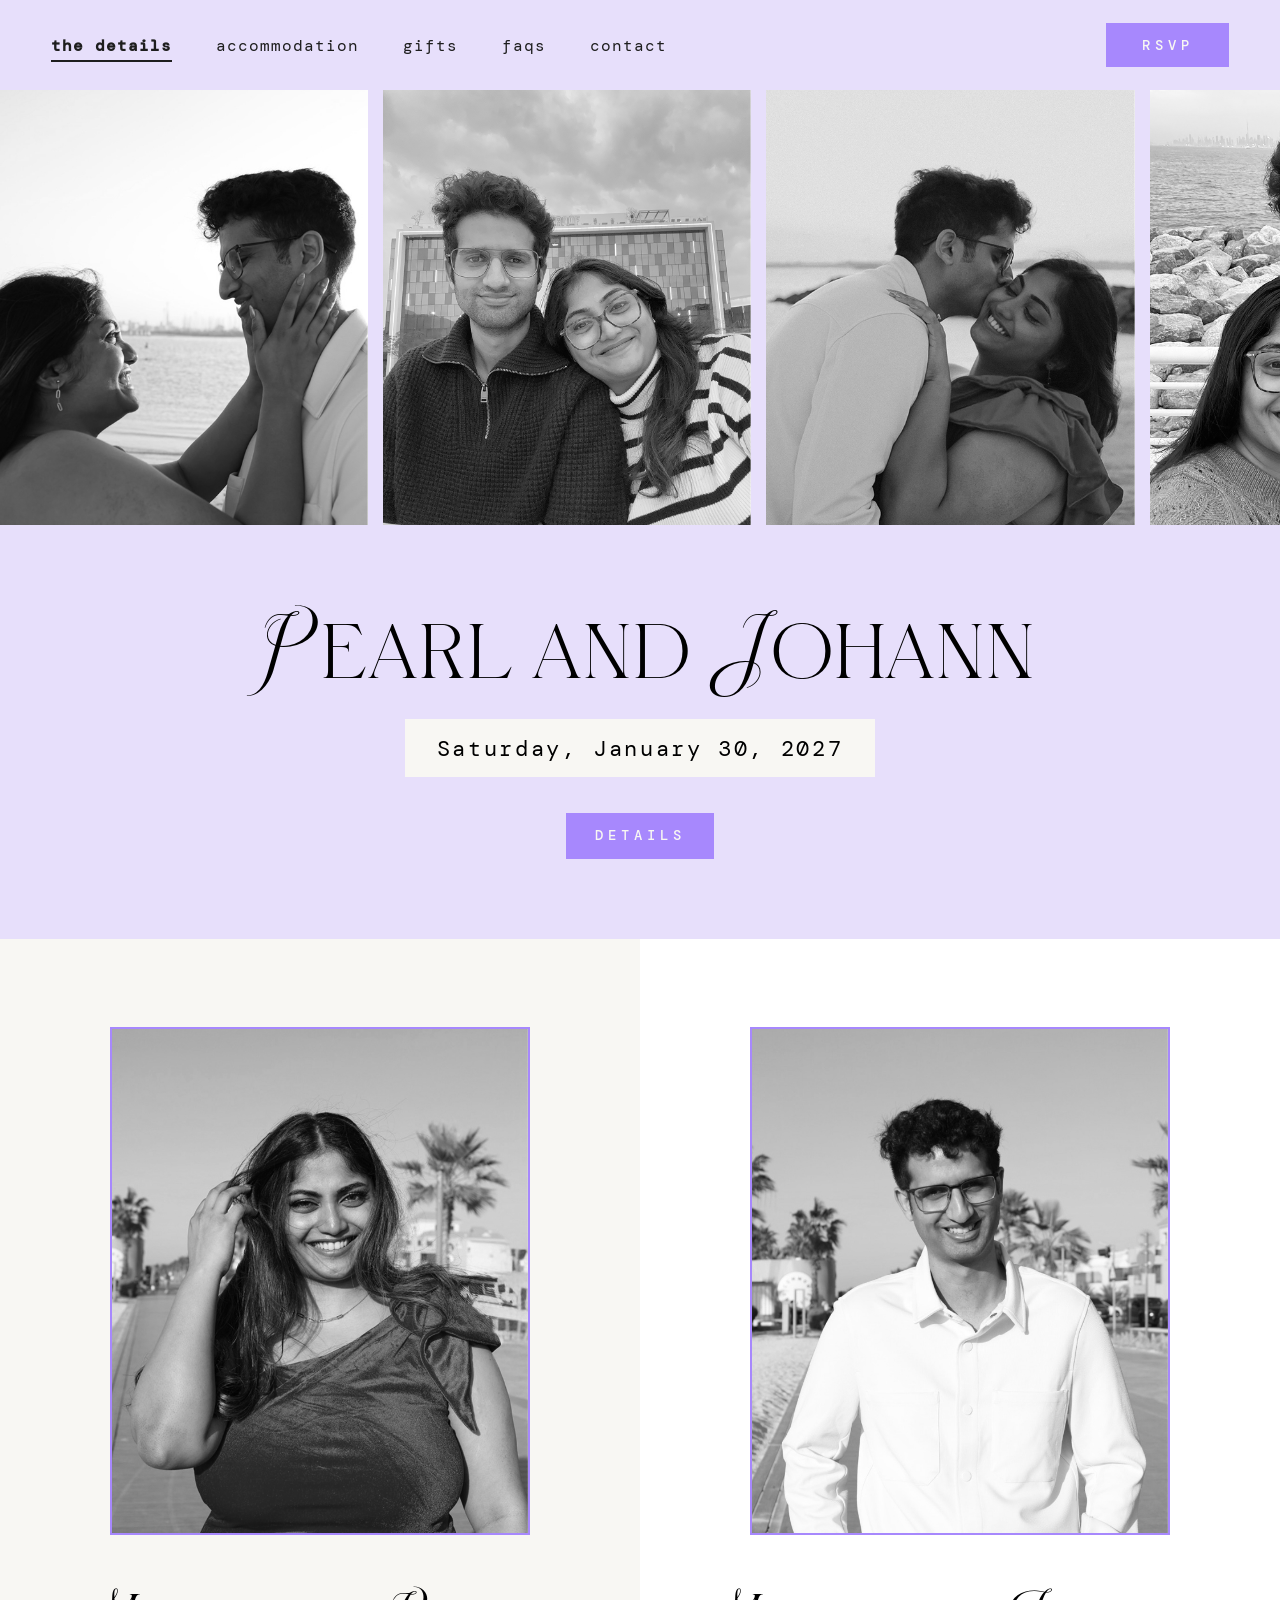
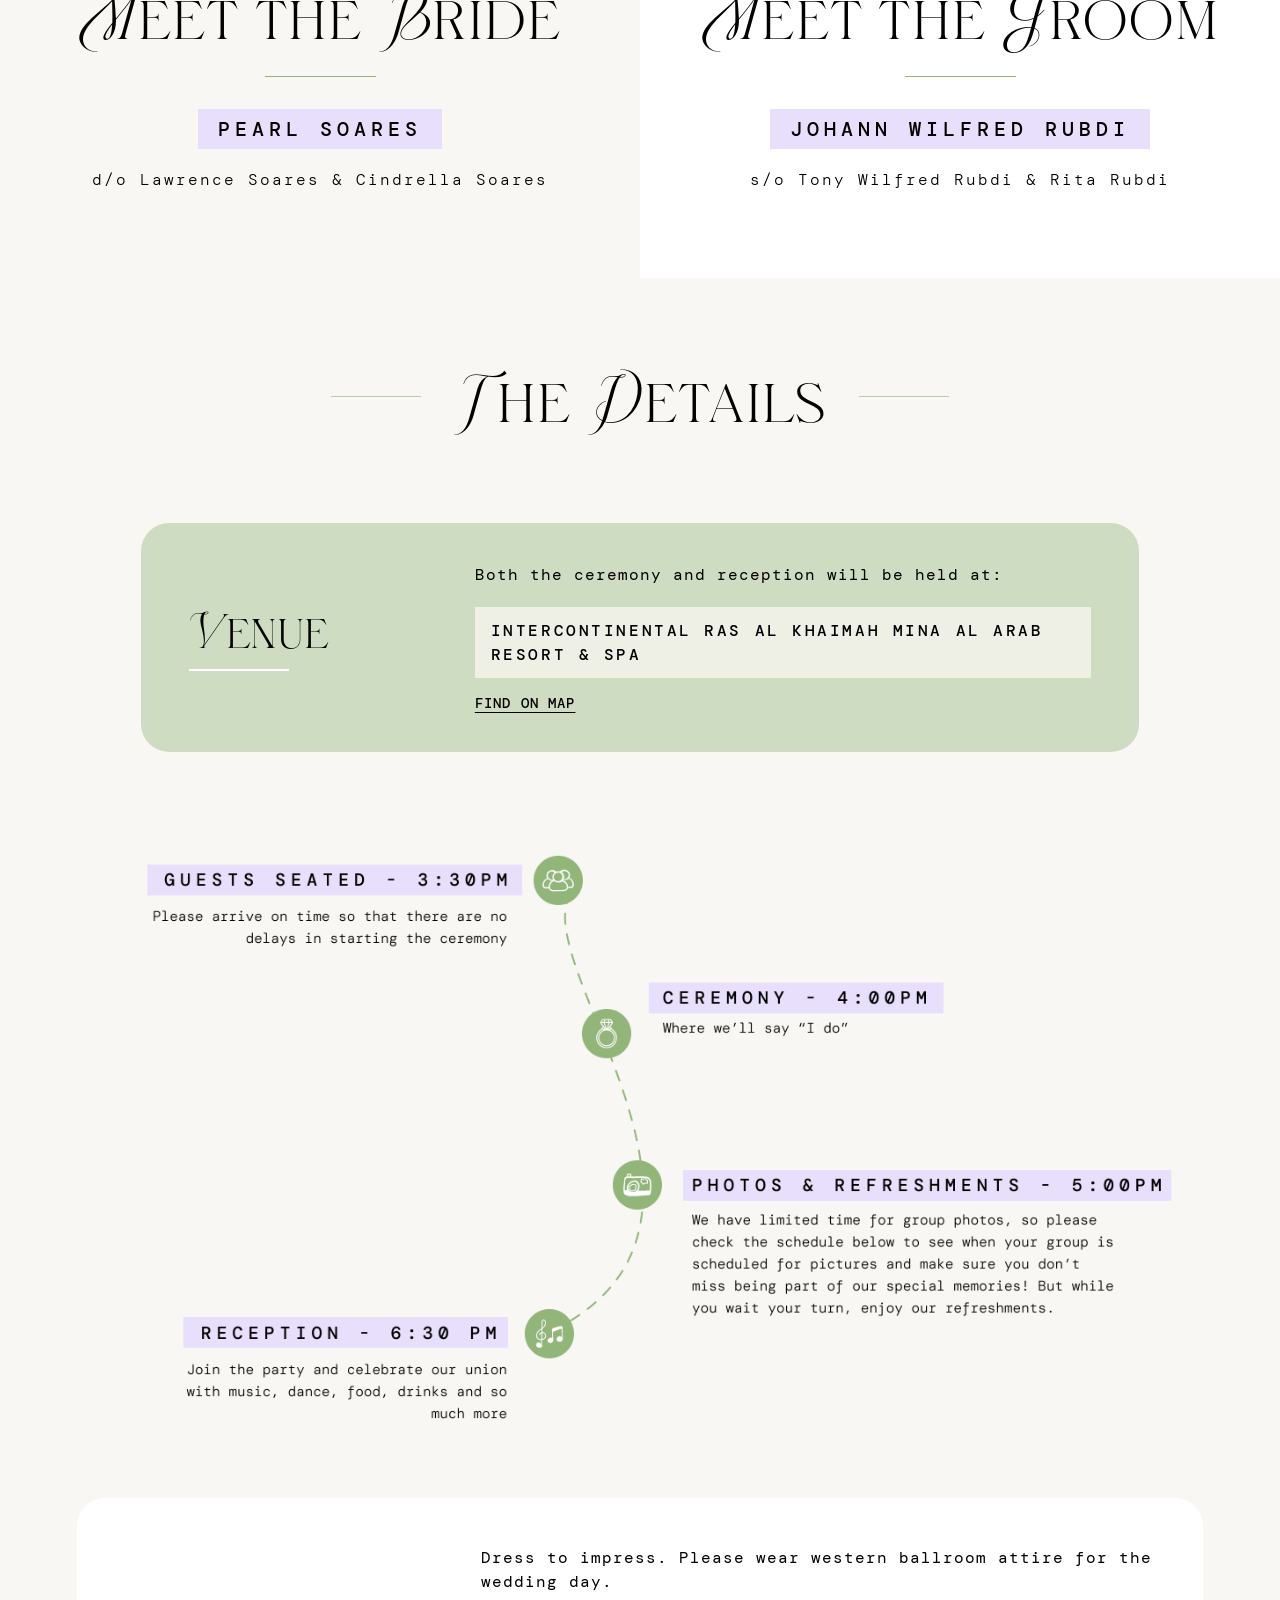
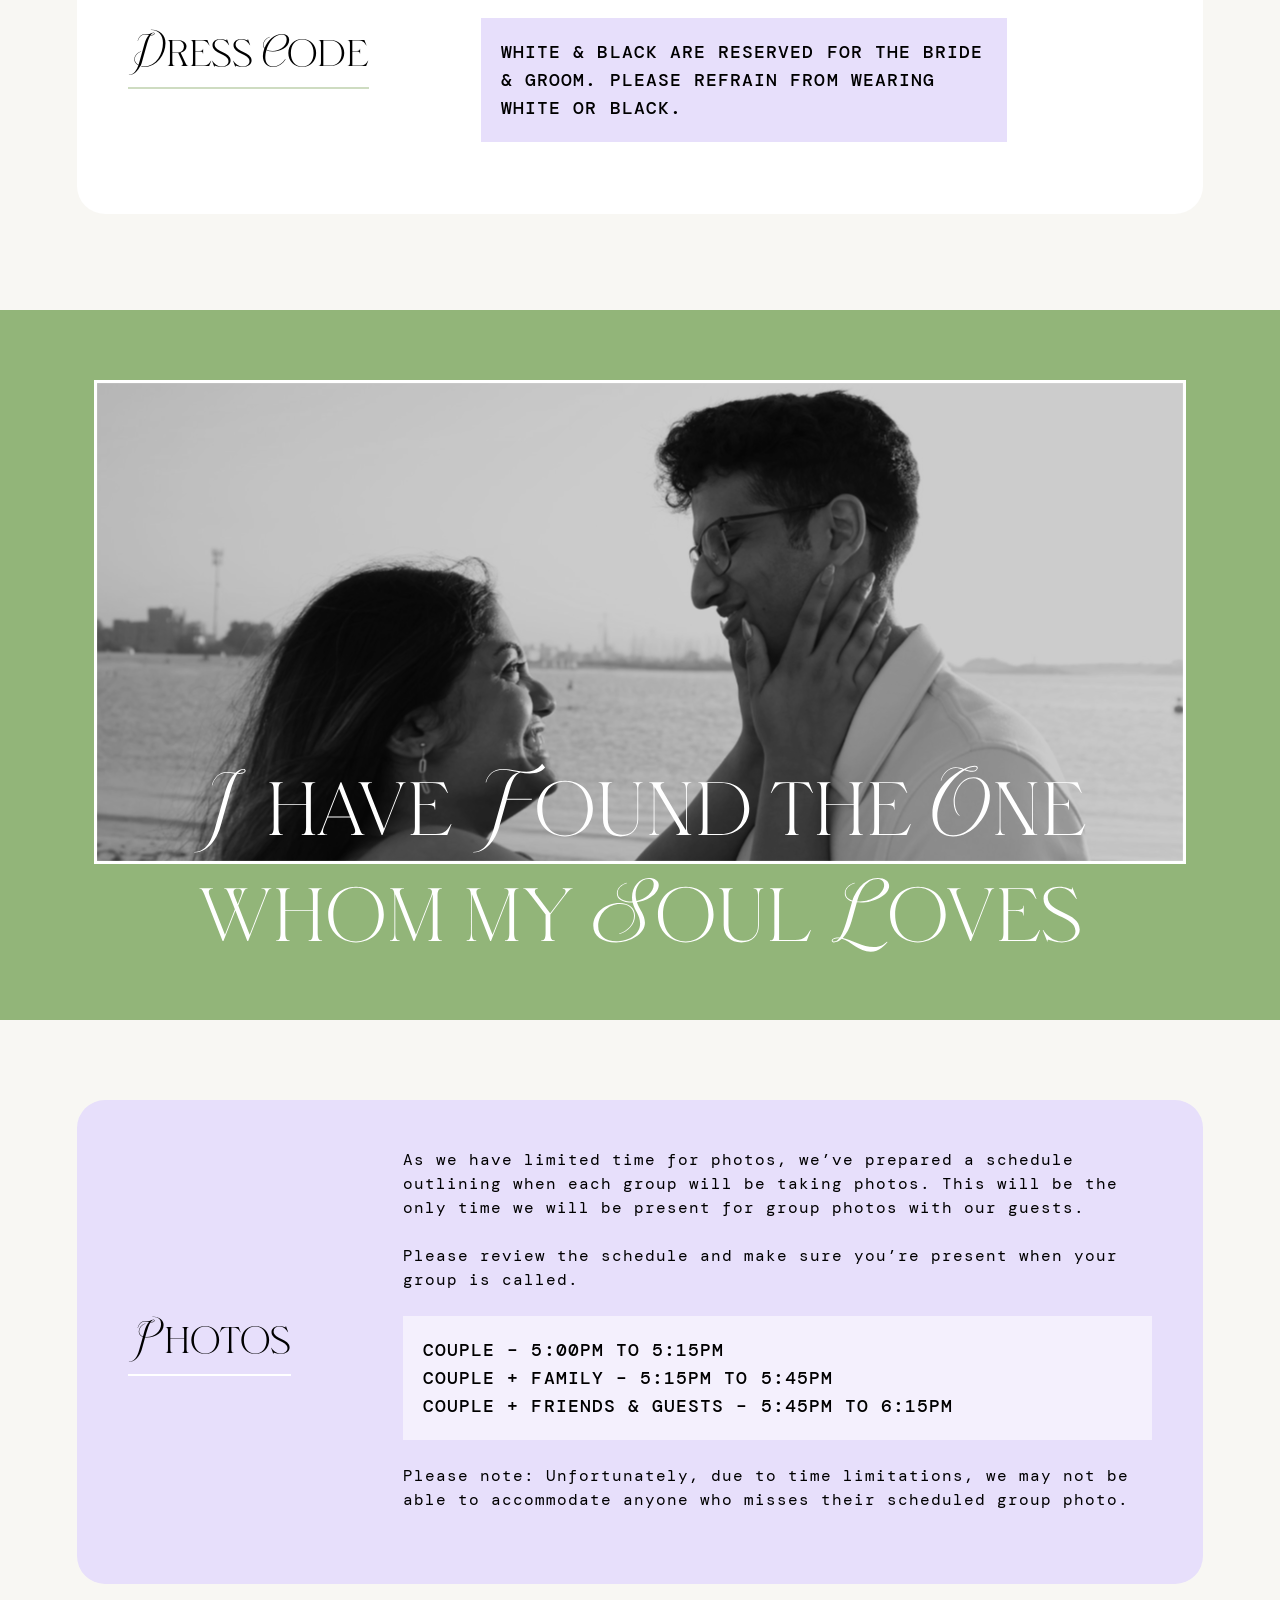
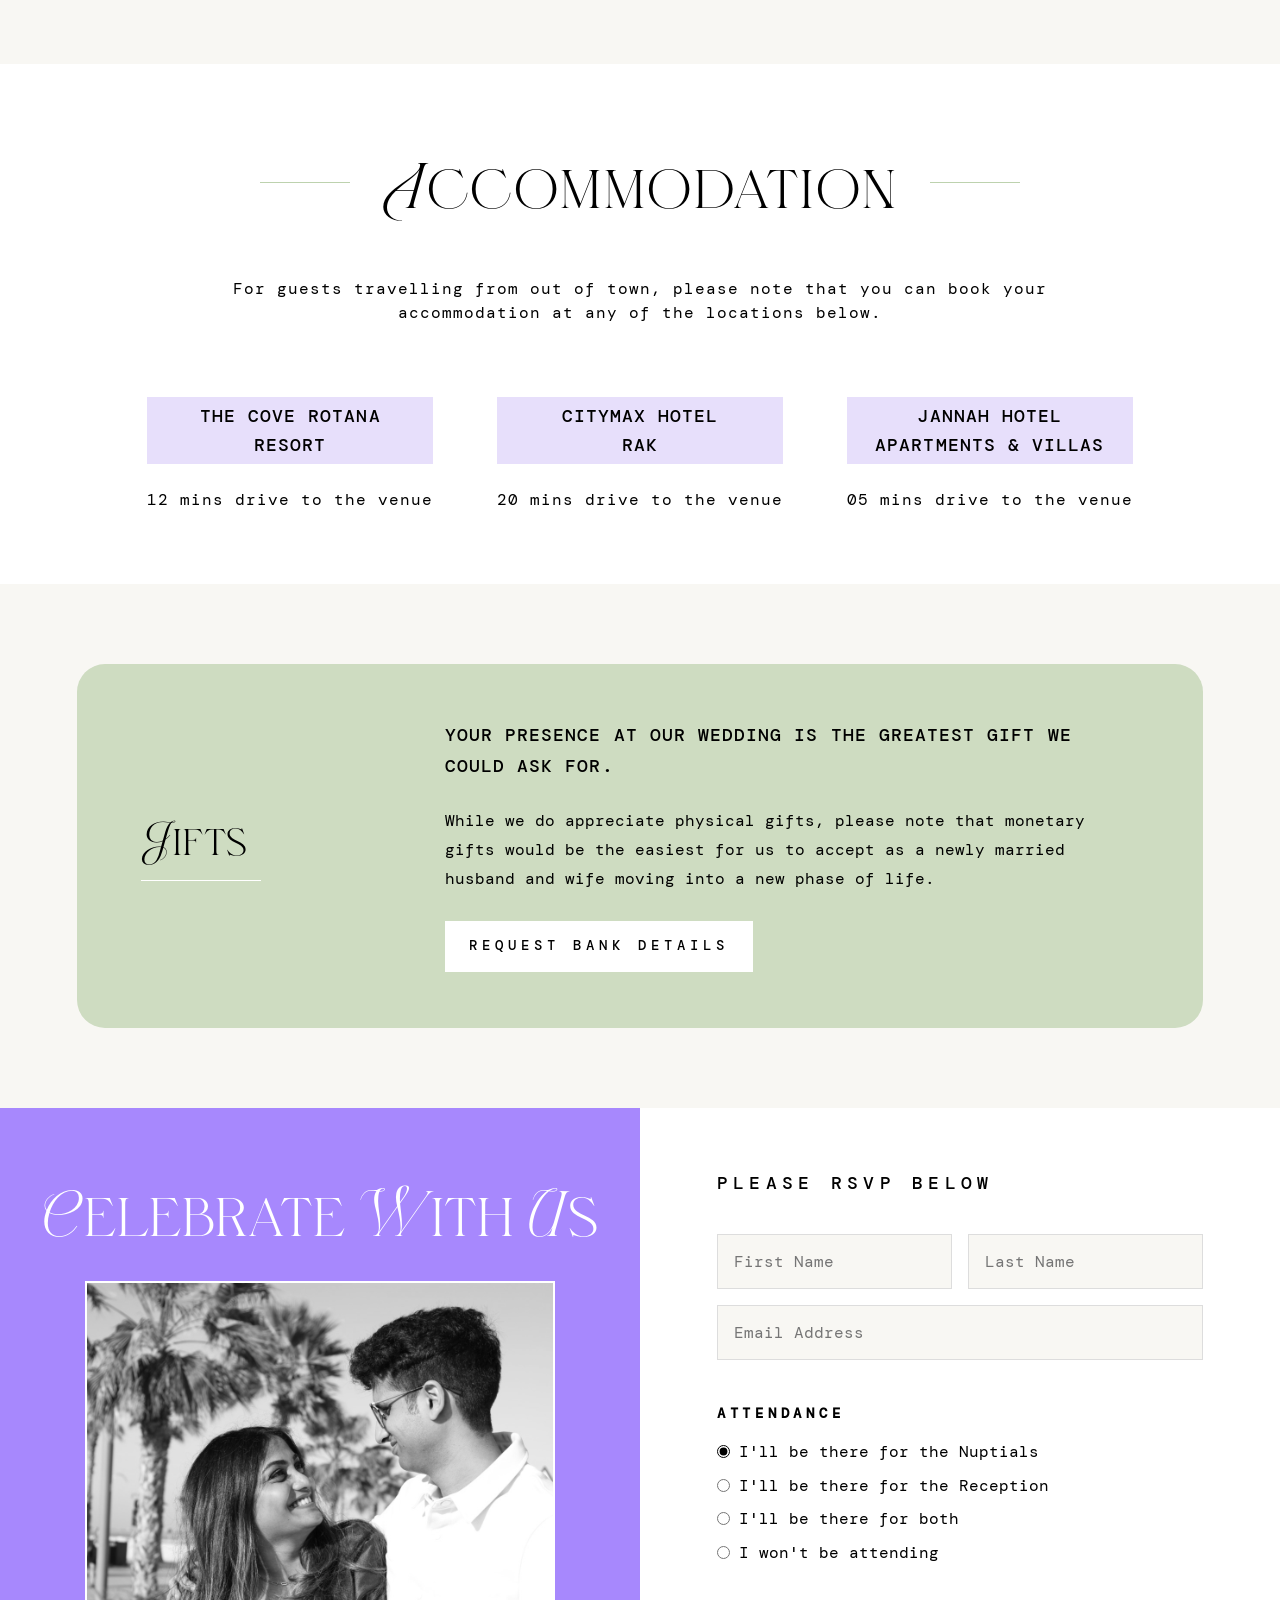
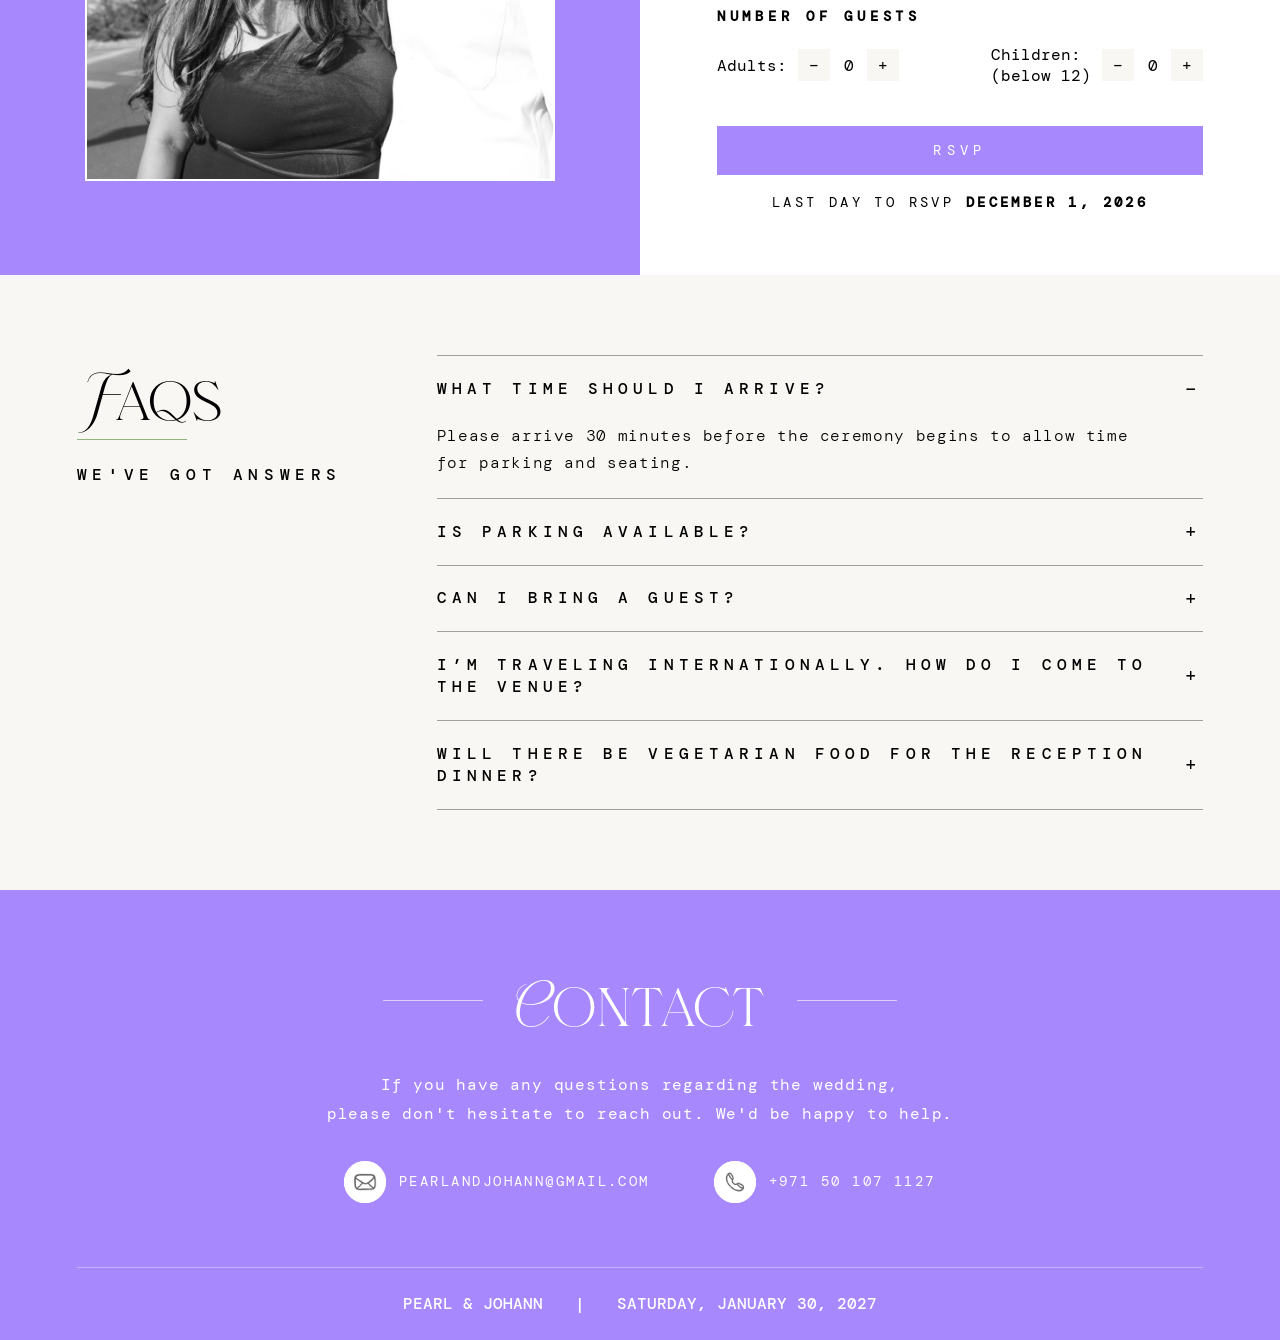
==== index.html @ 44c9411c "removed br" ====
<!DOCTYPE html>
<html lang="en">

<head>
  <meta charset="utf-8" />
  <meta content="width=device-width, initial-scale=1.0" name="viewport" />
  <title>
    Pearl &amp; Johann &mdash; January 30, 2027
  </title>
  <link href="https://fonts.googleapis.com" rel="preconnect" />
  <link crossorigin="" href="https://fonts.gstatic.com" rel="preconnect" />
  <link href="https://fonts.googleapis.com/css2?family=DM+Mono:ital,wght@0,300;0,400;0,500;1,400&amp;display=swap"
    rel="stylesheet" />
  <link href="css/style.css" rel="stylesheet" />
</head>

<body>
  <header class="site-header">
    <nav class="nav">
      <div class="nav-inner">
        <button aria-controls="mobile-menu" aria-expanded="false" aria-label="Open menu" class="hamburger">
          <img alt="" src="assets/icons/hamburger.png" />
        </button>
        <ul class="nav-links">
          <li>
            <a class="active" href="#details">
              the details
            </a>
          </li>
          <li>
            <a href="#accommodation">
              accommodation
            </a>
          </li>
          <li>
            <a href="#gifts">
              gifts
            </a>
          </li>
          <li>
            <a href="#faqs">
              faqs
            </a>
          </li>
          <li>
            <a href="#contact">
              contact
            </a>
          </li>
        </ul>
        <a class="btn btn-cta nav-rsvp" href="#rsvp">
          RSVP
        </a>
      </div>
    </nav>
    <div class="mobile-menu" id="mobile-menu">
      <button aria-label="Close menu" class="mobile-menu-close">
        <span>
        </span>
        <span>
        </span>
      </button>
      <ul class="mobile-menu-links">
        <li>
          <a class="active" href="#details">
            the details
          </a>
        </li>
        <li>
          <a href="#accommodation">
            accommodation
          </a>
        </li>
        <li>
          <a href="#gifts">
            gifts
          </a>
        </li>
        <li>
          <a href="#faqs">
            faqs
          </a>
        </li>
        <li>
          <a href="#contact">
            contact
          </a>
        </li>
      </ul>
      <a class="btn btn-cta mobile-menu-rsvp" href="#rsvp">
        RSVP
      </a>
    </div>
    <div aria-hidden="false" class="scroll-strip">
      <div class="scroll-track">
        <!-- set 1 -->
        <img alt="Pearl and Johann" height="682" src="assets/images/scroll/scroll-1.jpg" width="577" />
        <img alt="Pearl and Johann" height="682" src="assets/images/scroll/scroll-2.jpg" width="577" />
        <img alt="Pearl and Johann" height="682" src="assets/images/scroll/scroll-3.jpg" width="577" />
        <img alt="Pearl and Johann" height="682" src="assets/images/scroll/scroll-4.jpg" width="577" />
        <img alt="Pearl and Johann" height="682" src="assets/images/scroll/scroll-5.jpg" width="577" />
        <!-- set 2 (duplicate for seamless loop) -->
        <img alt="" aria-hidden="true" height="682" src="assets/images/scroll/scroll-1.jpg" width="577" />
        <img alt="" aria-hidden="true" height="682" src="assets/images/scroll/scroll-2.jpg" width="577" />
        <img alt="" aria-hidden="true" height="682" src="assets/images/scroll/scroll-3.jpg" width="577" />
        <img alt="" aria-hidden="true" height="682" src="assets/images/scroll/scroll-4.jpg" width="577" />
        <img alt="" aria-hidden="true" height="682" src="assets/images/scroll/scroll-5.jpg" width="577" />
      </div>
    </div>
    <div class="hero">
      <h1 class="hero-title">
        Pearl and Johann
      </h1>
      <div class="hero-date">
        Saturday, January 30, 2027
      </div>
      <a class="btn btn-cta hero-details-btn" href="#details">
        DETAILS
      </a>
    </div>
  </header>
  <section class="meet" id="meet">
    <div class="meet-col meet-bride">
      <div class="meet-photo-wrap">
        <img alt="Pearl Soares" class="meet-photo" src="assets/images/meet/pearl.jpg" />
      </div>
      <h2 class="meet-heading">
        Meet the Bride
      </h2>
      <hr class="title-divider" />
      <span class="meet-name-pill">
        Pearl Soares
      </span>
      <p class="meet-parent">
        d/o Lawrence Soares &amp; Cindrella&nbsp;Soares
      </p>
    </div>
    <div class="meet-col meet-groom">
      <div class="meet-photo-wrap">
        <img alt="Johann Wilfred Rubdi" class="meet-photo" src="assets/images/meet/johann.jpg" />
      </div>
      <h2 class="meet-heading">
        Meet the Groom
      </h2>
      <hr class="title-divider" />
      <span class="meet-name-pill">
        Johann Wilfred Rubdi
      </span>
      <p class="meet-parent">
        s/o Tony Wilfred Rubdi &amp; Rita&nbsp;Rubdi
      </p>
    </div>
  </section>
  <section class="details-section" id="details">
    <div class="details-heading">
      <span class="details-heading-line">
      </span>
      <h2 class="details-title">
        The Details
      </h2>
      <span class="details-heading-line">
      </span>
    </div>
    <hr class="title-divider title-divider--details" />
    <section class="venue-section">
      <div class="venue-card">
        <div class="venue-left">
          <h3 class="venue-title">
            Venue
          </h3>
          <span class="venue-line">
          </span>
        </div>
        <div class="venue-right">
          <p class="venue-intro">
            Both the ceremony and reception will be held at:
          </p>
          <div class="venue-address">
            INTERCONTINENTAL RAS AL KHAIMAH
            MINA AL ARAB RESORT &amp; SPA
          </div>
          <a class="venue-map-link"
            href="https://www.google.com/maps/dir//InterContinental+Ras+Al+Khaimah+Mina+Al+Arab+Resort+%26+Spa,+an+IHG+Hotel,+Hayat+Island+-+Al+Riffa+-+Ras+Al+Khaimah"
            rel="noopener noreferrer" target="_blank">
            FIND ON MAP
          </a>
        </div>
      </div>
    </section>
    <div class="timeline">
      <picture>
        <source media="(max-width: 720px)" srcset="assets/images/details/roadmap-mobile.png" />
        <img alt="" class="timeline-image" height="1300" role="presentation"
          src="assets/images/details/roadmap-desktop.png" width="2560" />
      </picture>
      <!-- accessible equivalent of the roadmap graphic above, for screen readers only -->
      <ol class="sr-only timeline-accessible-list">
        <li>
          <span class="timeline-accessible-time">
            Guests arrive at venue &ndash; 3:00 PM.
          </span>
          Please arrive on time so that there are no delays in starting the ceremony.
        </li>
        <li>
          <span class="timeline-accessible-time">
            Ceremony &ndash; 4:00 PM.
          </span>
          Where we'll say &ldquo;I do&rdquo;.
        </li>
        <li>
          <span class="timeline-accessible-time">
            Photoshoot &ndash; 5:00 PM.
          </span>
          Photos with all our loved ones.
        </li>
        <li>
          <span class="timeline-accessible-time">
            Reception &ndash; 6:30 PM.
          </span>
          Join the party and celebrate our union with music, dance, food, drinks and so much more.
        </li>
      </ol>
    </div>
    <!--Dresscode start-->
    <div class="info-card info-card--dresscode">
      <div class="info-card-col-right">
        <h3 class="info-card-heading">
          Dress Code
        </h3>
        <span class="info-card-underline info-card-underline--dresscode">
        </span>
      </div>
      <div class="info-card-col-right">
        <p class="info-card-intro">
          Dress to impress. Please wear western ballroom attire for the
          <br />
          wedding day.
        </p>
        <div class="info-card-box info-card-box--dress">
          white &amp; black are reserved for the
          bride &amp; groom. please refrain from wearing
          white or black.
        </div>
      </div>
    </div>
    <!--Dresscode end-->
  </section>
  <!--Banner start-->
  <section class="banner">
    <div class="banner_pic">
      <picture>
        <source media="(max-width: 720px)" srcset="assets/images/Banner/PJ_banner_mobile.svg" />
        <img alt="" class="banner_image" height="1300" role="presentation"
          src="assets/images/Banner/PJ_banner_desktop.svg" width="2560" />
      </picture>
    </div>
  </section>
  <!--Banner ends-->
  <!--Photos start-->
  <section class="photos-section" id="photos">
    <div class="info-card info-card--photos phts">
      <div class="info-card-col-right">
        <h3 class="info-card-heading">
          Photos
        </h3>
        <span class="info-card-underline info-card-underline--photos">
        </span>
      </div>
      <div class="info-card-col-right">
        <p class="info-card-intro">
          As we have limited time for photos, we&rsquo;ve prepared a schedule outlining when each group will be taking
          photos.
          This will be the only time we will be present for group photos with our guests.
        </p>
        <p class="info-card-intro">
          Please review the schedule and make sure you&rsquo;re present when your group is called.
        </p>
        <div class="info-card-box info-card-box--photos">
          COUPLE &ndash; 5:00PM TO 5:15PM
          <br />
          COUPLE + FAMILY &ndash; 5:15PM TO 5:45PM
          <br />
          COUPLE + FRIENDS &amp; GUESTS &ndash; 5:45PM TO 6:15PM
        </div>
        <p class="info-card-intro">
          Please note: Unfortunately, due to time limitations, we may not be able to accommodate
          anyone who misses their scheduled group photo.
        </p>
      </div>
    </div>
  </section>
  <!--Photos end-->
  <!--Accomodation Start-->
  <section class="accomodation-section" id="accommodation">
    <div class="details-heading">
      <span class="details-heading-line">
      </span>
      <h2 class="details-title">
        Accommodation
      </h2>
      <span class="details-heading-line">
      </span>
    </div>
    <hr class="title-divider title-divider--details" />
    <p class="info-card-acc">
      For guests travelling from out of town, please note that you can book your
      <br />
      accommodation at any of the locations below.
    </p>
    <div class="info-card info-card--acc">
      <div class="info-card-col-left">
        <div class="info-card-box info-card-box--acc accomodation">
          The Cove Rotana
          <br />
          Resort
        </div>
        <p class="info-card-intro">
          12 mins drive to the venue
        </p>
      </div>
      <div class="info-card-col-middle">
        <div class="info-card-box info-card-box--acc accomodation">
          citymax hotel
          <br />
          raK
        </div>
        <p class="info-card-intro">
          20 mins drive to the venue
        </p>
      </div>
      <div class="info-card-col-right">
        <div class="info-card-box info-card-box--acc accomodation">
          Jannah Hotel
          <br />
          Apartments &amp; Villas
        </div>
        <p class="info-card-intro">
          05 mins drive to the venue
        </p>
      </div>
    </div>
  </section>
  <!--Accomodation End-->
  <!-- =========================
     GIFTS
========================= -->
  <section class="gifts-section" id="gifts">
    <div class="gifts-card">
      <div class="gifts-title-wrap">
        <h2 class="gifts-title">
          Gifts
        </h2>
        <span class="gifts-line">
        </span>
      </div>
      <div class="gifts-content">
        <p class="gifts-small">
          Your presence at our wedding is the greatest gift we could ask for.
        </p>
        <p class="gifts-message">
          While we do appreciate physical gifts, please note that monetary gifts would be the easiest for us
          to accept as a newly married husband and wife moving into a new phase of life.&nbsp;
        </p>
        <a class="bank-details-btn"
          href="https://wa.me/971501071127?text=Hi%20Pearl%20and%20Johann%2C%20I%20would%20like%20to%20request%20your%20bank%20details%20for%20the%20wedding%20gift."
          rel="noopener noreferrer" target="_blank">
          REQUEST BANK DETAILS
        </a>
      </div>
    </div>
  </section>
  <!-- =========================
     RSVP
========================= -->
  <section class="rsvp-section" id="rsvp">
    <!-- LEFT SIDE -->
    <div class="rsvp-photo-side">
      <h2 class="rsvp-photo-title">
        Celebrate With Us
      </h2>
      <!-- CHANGE THIS IMAGE PATH TO YOUR RSVP PHOTO -->
      <img alt="Pearl and Johann" class="rsvp-photo" src="assets/images/form/1.jpg" />
    </div>
    <!-- RIGHT SIDE -->
    <div class="rsvp-form-side">
      <form class="rsvp-form" id="wedding-rsvp">
        <h3 class="rsvp-form-title">
          PLEASE RSVP BELOW
        </h3>
        <div class="rsvp-name-row">
          <input name="firstName" placeholder="First Name" required="" type="text" />
          <input name="lastName" placeholder="Last Name" required="" type="text" />
        </div>
        <input name="email" placeholder="Email Address" required="" type="email" />
        <div class="rsvp-field">
          <p class="rsvp-label">
            ATTENDANCE
          </p>
          <label class="radio-row">
            <input checked="" name="attendance" type="radio" value="I'll be there for the Nuptials" />
            <span>
              I'll be there for the Nuptials
            </span>
          </label>
          <label class="radio-row">
            <input name="attendance" type="radio" value="I'll be there for the Reception" />
            <span>
              I'll be there for the Reception
            </span>
          </label>
          <label class="radio-row">
            <input name="attendance" type="radio" value="I'll be there for both" />
            <span>
              I'll be there for both
            </span>
          </label>
          <label class="radio-row">
            <input name="attendance" type="radio" value="I won't be attending" />
            <span>
              I won't be attending
            </span>
          </label>
        </div>
        <div class="rsvp-field">
          <p class="rsvp-label">
            NUMBER OF GUESTS
          </p>
          <div class="guest-counts">
            <div class="guest-counter">
              <span>
                Adults:
              </span>
              <button class="counter-minus" type="button">
                &minus;
              </button>
              <span class="counter-value" data-input="adults">
                0
              </span>
              <button class="counter-plus" type="button">
                +
              </button>
              <input name="adults" type="hidden" value="0" />
            </div>
            <div class="guest-counter">
              <span>
                Children:
                <br />
                (below 12)
              </span>
              <button class="counter-minus" type="button">
                &minus;
              </button>
              <span class="counter-value" data-input="children">
                0
              </span>
              <button class="counter-plus" type="button">
                +
              </button>
              <input name="children" type="hidden" value="0" />
            </div>
          </div>
          <!-- Guest validation message -->
          <p aria-live="polite" class="guest-error" id="guest-error">
            Please select at least 1 guest attending.
          </p>
        </div>
        <button class="rsvp-submit" type="submit">
          RSVP
        </button>
        <p class="rsvp-deadline">
          LAST DAY TO RSVP
          <span class="rsvp-deadline-date">
            DECEMBER 1, 2026
          </span>
        </p>
      </form>
    </div>
  </section>
  <!-- =========================
     FAQS
========================= -->
  <section class="faq-section" id="faqs">
    <div class="faq-heading-col">
      <h2 class="faq-title">
        Faqs
      </h2>
      <span class="faq-title-line">
      </span>
      <p class="faq-subtitle">
        WE'VE GOT ANSWERS
      </p>
    </div>
    <div class="faq-list">
      <div class="faq-item">
        <button class="faq-question" type="button">
          <span>
            WHAT TIME SHOULD I ARRIVE?
          </span>
          <span class="faq-icon">
            &minus;
          </span>
        </button>
        <div class="faq-answer is-open">
          <p>
            Please arrive 30 minutes before the ceremony begins to allow time
            for parking and seating.
          </p>
        </div>
      </div>
      <div class="faq-item">
        <button class="faq-question" type="button">
          <span>
            IS PARKING AVAILABLE?
          </span>
          <span class="faq-icon">
            +
          </span>
        </button>
        <div class="faq-answer">
          <p>
            Yes, complimentary valet parking is available at the venue.
          </p>
        </div>
      </div>
      <div class="faq-item">
        <button class="faq-question" type="button">
          <span>
            CAN I BRING A GUEST?
          </span>
          <span class="faq-icon">
            +
          </span>
        </button>
        <div class="faq-answer">
          <p>
            Our celebration is by invitation only. We kindly ask that the wedding website and event details not be
            shared beyond those invited.
          </p>
        </div>
      </div>
      <div class="faq-item">
        <button class="faq-question" type="button">
          <span>
            I&rsquo;M TRAVELING INTERNATIONALLY. HOW DO I COME TO THE VENUE?
          </span>
          <span class="faq-icon">
            +
          </span>
        </button>
        <div class="faq-answer">
          <p>
            Please plan for your commute to the venue well in advance. Note the
            following airports for Sharjah, Dubai, Abu Dhabi, and Ras Al Khaimah
            and their commute time to the Intercontinental in RAK.
          </p>
          <ul>
            <li>
              Ras Al Khaimah International Airport (RKT) &ndash; 30 to 40 minutes
            </li>
            <li>
              Sharjah International Airport (SHJ) &ndash; 50 to 60 minutes
            </li>
            <li>
              Dubai International Airport (DXB) &ndash; 65 to 80 minutes
            </li>
            <li>
              Al Maktoum International Airport (DWC) &ndash; 1 hour 45 minutes to 2 hours
            </li>
            <li>
              Zayed International Airport (AUH) &ndash; 2 hours to 2 hours 30 minutes
            </li>
          </ul>
        </div>
      </div>
      <div class="faq-item">
        <button class="faq-question" type="button">
          <span>
            WILL THERE BE VEGETARIAN FOOD FOR THE RECEPTION DINNER?
          </span>
          <span class="faq-icon">
            +
          </span>
        </button>
        <div class="faq-answer">
          <p>
            Yes, there will be options for both vegetarian and non-vegetarian.
          </p>
        </div>
      </div>
    </div>
  </section>
  <!-- =========================
     CONTACT
========================= -->
  <section class="contact-section" id="contact">
    <div class="contact-heading">
      <span class="contact-line">
      </span>
      <h2 class="contact-title">
        Contact
      </h2>
      <span class="contact-line">
      </span>
    </div>
    <p class="contact-copy">
      If you have any questions regarding the wedding,
      <br />
      please don't hesitate to reach out. We'd be happy to help.
    </p>
    <div class="contact-details">
      <a class="contact-item" href="mailto:pearlandjohann@gmail.com">
        <span class="contact-icon">
          <img alt="" src="assets/icons/mail.png" />
        </span>
        <span>
          PEARLANDJOHANN@GMAIL.COM
        </span>
      </a>
      <a class="contact-item" href="tel:+971501071127">
        <span class="contact-icon">
          <img alt="" src="assets/icons/phone.png" />
        </span>
        <span>
          +971 50 107 1127
        </span>
      </a>
    </div>
    <div class="contact-footer">
      <span>
        PEARL &amp; JOHANN
      </span>
      <span class="footer-divider">
        |
      </span>
      <span>
        SATURDAY, JANUARY 30, 2027
      </span>
    </div>
  </section>
  <script src="js/script.js">
  </script>
</body>

</html>
---- css/style.css ----
/* ------------------------- */
/* Fonts */
/* ------------------------- */
@font-face {
  font-family: "Belove Melody";
  src: url("../assets/fonts/BeloveMelody-Regular.otf") format("opentype");
  font-weight: normal;
  font-style: normal;
  font-display: swap;
}

/* ------------------------- */
/* Custom properties */
/* ------------------------- */
:root {
  --color-purple-100: #e7dffb;
  --color-purple-800: #a788fd;
  --color-beige: #f8f7f3;
  --color-white: #ffffff;
  --color-text: #000000;
  --color-nav-text: #1E1E1E;
  --color-green-100: #cedcc1;
  --color-green-800: #92b579;
  --font-mono: "DM Mono", monospace;
  --font-display: "Belove Melody", cursive;
  --nav-height: 90px;
  --max-width: 1680px;
  --fs-hero: clamp(2.75rem, 8vw, 90px);
  --fs-section-title: clamp(2.5rem, 5vw, 4.5rem);
  --fs-subheading: clamp(2.75rem, 3vw, 3rem);
  --fs-body: 1rem;
  --fs-small: 0.85rem;
  --fs-micro: 0.75rem;
}

/* ------------------------- */
/* Reset / base */
/* ------------------------- */
* {
  margin: 0;
  padding: 0;
  box-sizing: border-box;
}

body {
  font-family: var(--font-mono);
  font-size: 16px;
  color: var(--color-text);
  background: var(--color-beige);
  -webkit-font-smoothing: antialiased;
}

a {
  text-decoration: none;
  color: inherit;
}

ul {
  list-style: none;
}

img {
  display: block;
  max-width: 100%;
}

/* ------------------------- */
/* Buttons */
/* ------------------------- */
.btn {
  display: inline-flex;
  align-items: center;
  justify-content: center;
  font-family: var(--font-mono);
  font-size: var(--fs-small);
  font-weight: 500;
  letter-spacing: 5px;
  text-transform: uppercase;
  padding: 0.9rem 1.8rem;
  border: none;
  cursor: pointer;
  transition: transform 0.2s ease, opacity 0.2s ease;
}

.btn-cta {
  background: var(--color-purple-800);
  color: var(--color-beige);
}

.btn-cta:hover {
  opacity: 0.88;
}

/* ------------------------- */
/* Header / Nav */
/* ------------------------- */
.site-header {
  background: var(--color-purple-100);
  position: relative;
  padding-top: var(--nav-height);
}

.nav {
  position: fixed;
  top: 0;
  left: 0;
  right: 0;
  z-index: 100;
  background: transparent;
  transition: background-color 0.3s ease, box-shadow 0.3s ease;
}

.nav.nav-scrolled {
  background: #ffffff;
  box-shadow: 0 2px 12px rgba(0, 0, 0, 0.04);
}

.nav-inner {
  display: flex;
  align-items: center;
  justify-content: space-between;
  height: var(--nav-height);
  padding: 0 4vw;
  max-width: var(--max-width);
  margin: 0 auto;
}

.nav-links {
  display: flex;
  align-items: center;
  gap: 2.75rem;
}

.nav-links a {
  font-family: var(--font-mono);
  font-size: 1rem;
  letter-spacing: 1px;
  color: var(--color-nav-text);
  padding-bottom: 4px;
  border-bottom: 2px solid transparent;
  transition: border-color 0.2s ease;
}

.nav-links a:hover,
.nav-links a.active {
  border-bottom-color: var(--color-nav-text);
}

.nav-links a.active {
  font-weight: 700;
}

.nav-rsvp {
  padding: 0.85rem 2.2rem;
}

/* ------------------------- */
/* Hamburger (mobile only) */
/* ------------------------- */
.hamburger {
  display: none;
  align-items: center;
  justify-content: center;
  width: 32px;
  height: 32px;
  background: none;
  border: none;
  cursor: pointer;
  padding: 0;
}

.hamburger img {
  width: 26px;
  height: auto;
}

/* ------------------------- */
/* Mobile menu overlay */
/* ------------------------- */
.mobile-menu {
  display: none;
  position: fixed;
  top: 100%;
  left: 0;
  right: 0;
  height: 466px;
  z-index: 100;
  background: var(--color-beige);
  flex-direction: column;
  align-items: center;
  justify-content: center;
  gap: 2.75rem;
  text-align: center;
  overflow-y: auto;
  box-shadow: 0 12px 24px rgba(0, 0, 0, 0.08);
  transform: translateY(-8px);
  opacity: 0;
  pointer-events: none;
  transition: transform 0.3s ease, opacity 0.3s ease;
}

.mobile-menu.is-open {
  transform: translateY(0);
  opacity: 1;
  pointer-events: auto;
}

.mobile-menu-close {
  position: absolute;
  top: 1.75rem;
  left: 1.5rem;
  width: 32px;
  height: 32px;
  background: none;
  border: none;
  cursor: pointer;
  padding: 0;
}

.mobile-menu-close span {
  position: absolute;
  top: 50%;
  left: 0;
  width: 100%;
  height: 2px;
  background: var(--color-text);
}

.mobile-menu-close span:first-child {
  transform: rotate(45deg);
}

.mobile-menu-close span:last-child {
  transform: rotate(-45deg);
}

.mobile-menu-links {
  display: flex;
  flex-direction: column;
  gap: 2.25rem;
}

.mobile-menu-links a {
  font-family: var(--font-mono);
  font-size: 1.1rem;
  letter-spacing: 0.05em;
  color: var(--color-nav-text);
  padding-bottom: 4px;
  border-bottom: 2px solid transparent;
}

.mobile-menu-links a.active {
  font-weight: 700;
  border-bottom-color: var(--color-nav-text);
}

/* body lock when menu open */
body.menu-open {
  overflow: hidden;
}

/* ------------------------- */
/* Rolling image strip */
/* ------------------------- */
.scroll-strip {
  width: 100%;
  overflow: hidden;
  height: 34vw;
  max-height: 460px;
}

.scroll-track {
  display: flex;
  gap: 15px;
  width: max-content;
  height: 100%;
  animation: scroll-left 40s linear infinite;
  will-change: transform;
}

.scroll-track img {
  height: 100%;
  width: auto;
  aspect-ratio: 577 / 682;
  object-fit: cover;
  flex-shrink: 0;
}

@keyframes scroll-left {
  from {
    transform: translateX(0);
  }

  to {
    transform: translateX(-50%);
  }

}

@media (prefers-reduced-motion: reduce) {
  .scroll-track {
    animation: none;
  }

}

/* ------------------------- */
/* Hero */
/* ------------------------- */
.hero {
  text-align: center;
  padding: 4.5rem 1.5rem 5rem;
}

.hero-title {
  font-family: var(--font-display);
  font-weight: normal;
  font-size: var(--fs-hero);
  line-height: 1;
}

.hero-date {
  display: inline-block;
  font-family: var(--font-mono);
  font-size: clamp(0.9rem, 2vw, 22px);
  letter-spacing: 0.12em;
  background: var(--color-beige);
  padding: 0.9rem 2rem;
  margin: 2rem 0 2.25rem;
}

.hero-details-btn {
  display: block;
  width: fit-content;
  margin: 0 auto;
}

/* ------------------------- */
/* Meet the Bride / Groom */
/* ------------------------- */
.meet {
  display: flex;
  width: 100%;
}

.meet-col {
  flex: 1;
  display: flex;
  flex-direction: column;
  align-items: center;
  text-align: center;
  padding: 5.5rem 3vw;
}

.meet-bride {
  background: #f8f7f3;
}

.meet-groom {
  background: #ffffff;
}

.meet-photo-wrap {
  width: 100%;
  max-width: 420px;
  aspect-ratio: 730 / 884;
  overflow: hidden;
  border: 2px solid var(--color-purple-800);
  margin-bottom: 2.5rem;
}

.meet-photo {
  width: 100%;
  height: 100%;
  object-fit: cover;
  filter: grayscale(100%);
  transition: filter 0.5s ease;
}

.meet-photo-wrap:hover .meet-photo,
.meet-photo-wrap.is-colored .meet-photo {
  filter: grayscale(0%);
}

.meet-heading {
  font-family: var(--font-display);
  font-weight: normal;
  font-size: var(--fs-section-title);
  letter-spacing: 0.02em;
}

.title-divider {
  width: 111px;
  height: 1px;
  margin: 1.5rem 0 2rem;
  border: none;
  background: var(--color-green-800);
}

.title-divider.title-divider--details {
  display: none;
}

.meet-name-pill {
  display: flex;
  align-items: center;
  justify-content: center;
  padding: 20px;
  max-width: 100%;
  height: 35px;
  font-family: var(--font-mono);
  font-weight: 500;
  font-size: clamp(.75rem, 2vw, 1.25rem);
  letter-spacing: 5px;
  text-transform: uppercase;
  background: var(--color-purple-100);
  margin-bottom: 1.25rem;
}

.meet-parent {
  font-family: var(--font-mono);
  font-weight: 300;
  font-size: var(--fs-body);
  letter-spacing: 2px;
  color: var(--color-text);
}

/* ------------------------- */
/* The Details section */
/* ------------------------- */
.details-section {
  padding: 5rem 6vw 6rem;
  background: var(--color-beige);
}

.details-heading {
  display: flex;
  align-items: center;
  justify-content: center;
  gap: 2rem;
  margin-bottom: 3.5rem;
}

.details-heading-line {
  width: 90px;
  height: 1px;
  background: var(--color-green-800);
  opacity: 0.6;
}

.details-title {
  font-family: var(--font-display);
  font-weight: normal;
  font-size: var(--fs-section-title);
  letter-spacing: 0.02em;
}

/* ---- Venue card ---- */
.info-card {
  display: flex;
  justify-content: space-between;
  align-items: center;
  gap: 2rem;
  border-radius: 28px;
  padding: 3rem 4vw;
  max-width: 1200px;
  margin: 0 auto;
}

.info-card.info-card--venue {
  background: var(--color-green-100);
  margin: 0 auto 4rem;
}

.info-card--dresscode {
  background: var(--color-white);
}

.info-card-heading {
  font-family: var(--font-display);
  font-weight: normal;
  font-size: var(--fs-subheading);
  margin-bottom: 0.75rem;
}

.info-card-underline {
  display: block;
  height: 2px;
}

.info-card-underline--venue {
  background: #fff;
}

.info-card-underline--dresscode {
  background: var(--color-green-100);
}

.info-card-intro {
  font-family: var(--font-mono);
  font-size: var(--fs-body);
  letter-spacing: 1px;
  line-height: 24px;
  margin-bottom: 1.5rem;
}

.info-card-box {
  font-family: var(--font-mono);
  font-weight: 500;
  font-size: clamp(.85rem, 3vw, 1.1rem);
  letter-spacing: 0.06em;
  text-transform: uppercase;
  max-width: 526px;
  padding: 20px 20px;
  margin-bottom: 1.5rem;
  line-height: 1.6;
}

.accomodation {
  padding: 5px 0px !important;
}

.info-card-box.info-card-box--address {
  background: #f8f7f399;
}

.info-card-box.info-card-box--dress {
  background: var(--color-purple-100);
}

.info-card-link {
  font-family: var(--font-mono);
  font-size: 0.95rem;
  letter-spacing: 0.05em;
  text-decoration: underline;
  text-underline-offset: 4px;
  font-weight: 500;
}

/* ---- Zigzag timeline ---- */
.timeline {
  max-width: 1200px;
  margin: 0 auto 4rem;
}

.timeline-image {
  display: block;
  width: 100%;
  height: auto;
}

/* Visually hides content while keeping it in the accessibility tree —
   the standard, widely-tested pattern (used by WordPress, Bootstrap, etc.)
   Do not use `display: none` or `visibility: hidden` here, both of which
   would hide it from screen readers too. */
.sr-only {
  position: absolute;
  width: 1px;
  height: 1px;
  padding: 0;
  margin: -1px;
  overflow: hidden;
  clip: rect(0, 0, 0, 0);
  white-space: nowrap;
  border: 0;
}

.timeline-accessible-time {
  font-weight: 700;
}

/* ---- Banner Section ---- */
.banner_pic {
  margin: 0 auto;
}

.banner_image {
  display: block;
  width: 100%;
  height: auto;
}

/* ---- Photos section ---- */
.photos-section {
  background: var(--color-beige);
  padding: 5rem 6vw;
}

.info-card.info-card--photos {
  background: var(--color-purple-100);
}

.info-card-underline--photos {
  background: var(--color-white);
}

.info-card-box.info-card-box--photos {
  background: #ffffff8b;
  max-width: 100%;
}

/* ------------------------- */
/* The Accomodation section */
/* ------------------------- */
.accomodation-section {
  padding: 5rem 6rem 0rem 6rem;
  background: var(--color-white);
}

.info-card-acc {
  font-family: var(--font-mono);
  font-size: var(--fs-body);
  letter-spacing: 1px;
  line-height: 24px;
  margin-bottom: 1.5rem;
  text-align: center;
}

.info-card-box.info-card-box--acc {
  background: var(--color-purple-100);
  text-align: center;
}

/* ------------------------- */
/* Tablet */
/* ------------------------- */
@media (max-width: 1024px) and (min-width: 721px) {
  .nav-links {
    gap: 1.75rem;
  }

  .nav-links a {
    font-size: 0.9rem;
  }

  .scroll-strip {
    height: 26vw;
    max-height: 320px;
  }

}

/* ------------------------- */
/* Mobile */
/* ------------------------- */
@media (max-width: 720px) {
  :root {
    --nav-height: 64px;
  }

  .nav-inner {
    padding: 0 5vw;
    justify-content: space-between;
  }

  .nav-links {
    display: none;
  }

  .nav-rsvp {
    padding: 0.7rem 1.6rem;
    font-size: 0.8rem;
  }

  .hamburger {
    display: flex;
  }

  .mobile-menu {
    display: flex;
    top: 0;
  }

  .scroll-strip {
    height: 88vw;
    max-height: none;
  }

  .scroll-track {
    animation: scroll-left 20s linear infinite;
  }

  .scroll-track img {
    width: 74vw;
    height: 100%;
    object-fit: cover;
    object-position: center;
  }

  .hero {
    padding: 3rem 1.25rem 3.5rem;
  }

  .hero-title {
    font-size: clamp(2.5rem, 13vw, 3.5rem);
  }

  .hero-date {
    font-size: clamp(0.8rem, 3.5vw, 1rem);
    padding: 0.75rem 1.4rem;
  }

  .meet {
    flex-direction: column;
  }

  .meet-col {
    padding: 3rem 8vw;
  }

  .meet-name-pill {
    font-size: clamp(.7rem, 15vw, .8rem);
  }

  .meet-parent {
    font-size: clamp(.6rem, 15vw, .8rem);
  }

  .meet-photo-wrap {
    max-width: 100%;
  }

  .details-heading {
    margin-bottom: 1rem;
  }

  .details-heading-line {
    display: none;
  }

  .title-divider.title-divider--details {
    display: block;
    margin: 0 auto 40px;
    background: var(--color-purple-800);
  }

  .info-card {
    flex-direction: column;
    padding: 2.25rem 6vw;
  }

  .info-card-col-left {
    text-align: center;
  }

  .info-card-col-middle {
    text-align: center;
  }

  .info-card-col-right {
    text-align: center;
  }

  .accomodation-section {
    padding: 5rem 1rem 0rem 1rem;
  }

  .info-card-acc br {
    display: none;
  }

  .info-card-box--acc br {
    display: none;
  }

  .info-card-box.info-card-box--photos {
    background: #ffffff8b;
    max-width: 100%;
  }

  .info-card-intro {
    font-family: var(--font-mono);
    font-size: var(--fs-small);
    letter-spacing: 1px;
    line-height: 22px;
    margin-bottom: 1.5rem;
  }

  .info-card-acc {
    font-family: var(--font-mono);
    font-size: var(--fs-small);
    letter-spacing: 1px;
    line-height: 22px;
    margin-bottom: 1.5rem;
    text-align: center;
  }

  .info-card-box {
    font-family: var(--font-mono);
    font-weight: 500;
    font-size: 15px;
    letter-spacing: 0.06em;
    text-transform: uppercase;
    max-width: 526px;
    padding: 20px 20px;
    margin-bottom: 1.5rem;
    line-height: 1.6;
  }

}

/* =====================================================
   GIFTS SECTION
===================================================== */
.gifts-section {
  background: var(--color-beige);
  padding: 5rem 6vw;
}

.gifts-card {
  max-width: 1200px;
  margin: 0 auto;
  background: var(--color-green-100);
  border-radius: 28px;
  display: grid;
  grid-template-columns: 240px 1fr;
  align-items: center;
  padding: 3.5rem 5vw;
  gap: 4rem;
}

.gifts-title {
  font-family: var(--font-display);
  font-weight: normal;
  font-size: var(--fs-subheading);
}

.gifts-line {
  display: block;
  width: 120px;
  height: 1px;
  background: #ffffff;
  margin-top: 1rem;
}

.gifts-content {
  max-width: 700px;
}

.gifts-small {
  font-family: var(--font-mono);
  font-size: 1.1rem;
  font-weight: 500;
  line-height: 1.8;
  letter-spacing: 0.06em;
  text-transform: uppercase;
  margin-bottom: 1.5rem;
}

.gifts-message {
  font-family: var(--font-mono);
  font-size: var(--fs-body);
  line-height: 1.8;
}

.bank-details-btn {
  display: inline-block;
  margin-top: 1.75rem;
  padding: 1rem 1.5rem;
  background: #ffffff;
  border: none;
  font-family: var(--font-mono);
  font-weight: 500;
  font-size: var(--fs-small);
  line-height: 135%;
  letter-spacing: 5px;
  text-align: center;
  text-transform: uppercase;
  color: #000000;
  text-decoration: none;
  cursor: pointer;
  transition: opacity 0.2s ease;
}

.bank-details-btn:hover {
  opacity: 0.8;
}

/* =====================================================
   RSVP SECTION
===================================================== */
.rsvp-section {
  display: grid;
  grid-template-columns: 1fr 1fr;
  min-height: 650px;
}

/* LEFT PURPLE SIDE */
.rsvp-photo-side {
  background: var(--color-purple-800);
  padding: 4rem 2vw;
  display: flex;
  flex-direction: column;
  align-items: center;
}

.rsvp-photo-title {
  width: 100%;
  font-family: var(--font-display);
  font-weight: normal;
  font-size: var(--fs-section-title);
  color: #ffffff;
  margin-bottom: 2rem;
  text-align: center;
}

.rsvp-photo {
  width: 100%;
  max-width: 470px;
  height: 500px;
  object-fit: cover;
  object-position: center;
  border: 2px solid #ffffff;
  filter: grayscale(100%);
}

/* RIGHT FORM SIDE */
.rsvp-form-side {
  background: #ffffff;
  display: flex;
  align-items: center;
  justify-content: center;
  padding: 4rem 6vw;
}

.rsvp-form {
  width: 100%;
  max-width: 550px;
}

.rsvp-form-title {
  font-family: var(--font-mono);
  font-size: 1.1rem;
  font-weight: 500;
  letter-spacing: 0.3em;
  margin-bottom: 2.5rem;
}

.rsvp-name-row {
  display: grid;
  grid-template-columns: 1fr 1fr;
  gap: 1rem;
}

.rsvp-form input[type="text"],
.rsvp-form input[type="email"] {
  width: 100%;
  background: var(--color-beige);
  border: 1px solid #ddd;
  padding: 1rem;
  font-family: var(--font-mono);
  font-size: var(--fs-body);
}

.rsvp-form input[type="text"] {
  margin-bottom: 1rem;
}

.rsvp-field {
  margin-top: 2.8rem;
}

.rsvp-label {
  font-family: var(--font-mono);
  font-size: var(--fs-small);
  letter-spacing: 0.35em;
  margin-bottom: 1.2rem;
  font-weight: bold;
}

.radio-row {
  display: flex;
  align-items: center;
  gap: 0.6rem;
  margin-bottom: 0.8rem;
  font-family: var(--font-mono);
  font-size: var(--fs-body);
  cursor: pointer;
}

/* Guest counters */
.guest-counts {
  display: flex;
  justify-content: space-between;
  gap: 2rem;
}

.guest-counter {
  display: flex;
  align-items: center;
  gap: 0.7rem;
  font-family: var(--font-mono);
  font-size: var(--fs-body);
}

.guest-counter button {
  width: 32px;
  height: 32px;
  border: none;
  background: var(--color-beige);
  cursor: pointer;
  font-family: var(--font-mono);
  font-size: var(--fs-body);
}

.counter-value {
  min-width: 15px;
  text-align: center;
}

/* RSVP button */
.rsvp-submit {
  width: 100%;
  margin-top: 2.5rem;
  padding: 1rem;
  border: none;
  background: var(--color-purple-800);
  color: #ffffff;
  font-family: var(--font-mono);
  font-size: var(--fs-small);
  letter-spacing: 0.4em;
  cursor: pointer;
}

.rsvp-submit:hover {
  opacity: 0.88;
}

.rsvp-deadline {
  margin-top: 1.2rem;
  text-align: center;
  font-family: var(--font-mono);
  font-size: var(--fs-small);
  letter-spacing: 0.25em;
}

.rsvp-deadline-date {
  font-weight: 600;
}

.radio-row input[type="radio"] {
  accent-color: black;
}

/* =====================================================
   GIFTS + RSVP MOBILE
===================================================== */
@media (max-width: 720px) {
  /* GIFTS */
  .accomodation {
    padding: 5px 15px !important;
  }

  .gifts-section {
    padding: 3rem 5vw;
  }

  .gifts-card {
    display: flex;
    flex-direction: column;
    text-align: center;
    padding: 3rem 7vw;
    gap: 1.5rem;
  }

  .gifts-title {
    font-size: 2.2rem;
  }

  .gifts-line {
    margin: 0.75rem auto 0;
  }

  .gifts-small {
    font-size: 15px;
    line-height: 1.6;
    letter-spacing: 0.06em;
  }

  .gifts-message {
    font-size: var(--fs-small);
    line-height: 22px;
  }

  .gifts-message br {
    display: none;
  }

  /* RSVP */
  .rsvp-section {
    display: block;
  }

  .rsvp-photo-side {
    padding: 3rem 6vw;
  }

  .rsvp-photo-title {
    text-align: center;
    font-size: 3rem;
  }

  .rsvp-photo {
    height: auto;
    max-width: 100%;
  }

  .rsvp-form-side {
    padding: 4rem 7vw;
  }

  .rsvp-form-title {
    text-align: center;
  }

  .rsvp-name-row {
    grid-template-columns: 1fr;
    gap: 0;
  }

  .guest-counts {
    flex-direction: column;
    gap: 1.5rem;
  }

  .rsvp-form input[type="text"],
  .rsvp-form input[type="email"] {
    width: 100%;
    background: var(--color-beige);
    border: 1px solid #ddd;
    padding: 1rem;
    font-family: var(--font-mono);
    font-size: var(--fs-small);
  }

  .radio-row {
    display: flex;
    align-items: center;
    gap: 0.6rem;
    margin-bottom: 0.8rem;
    font-family: var(--font-mono);
    font-size: var(--fs-small);
    cursor: pointer;
  }

  .guest-counter {
    display: flex;
    align-items: center;
    gap: 0.7rem;
    font-family: var(--font-mono);
    font-size: var(--fs-small);
  }

  .guest-counter button {
    width: 32px;
    height: 32px;
    border: none;
    background: var(--color-beige);
    cursor: pointer;
    font-family: var(--font-mono);
    font-size: var(--fs-small);
  }

  .rsvp-deadline {
    margin-top: 1.2rem;
    text-align: center;
    font-family: var(--font-mono);
    font-size: var(--fs-micro);
    letter-spacing: 0.25em;
  }

}

.rsvp-success {
  text-align: center;
  padding: 4rem 1rem;
}

.rsvp-success h3 {
  font-family: var(--font-display);
  font-size: var(--fs-section-title);
  font-weight: normal;
  color: var(--color-purple-800);
  margin-bottom: 1.5rem;
}

.rsvp-success p {
  font-family: var(--font-mono);
  font-size: 0.9rem;
  line-height: 1.8;
  letter-spacing: 0.08em;
}

/* =====================================================
   FAQ SECTION
===================================================== */
.faq-section {
  max-width: 1400px;
  margin: 0 auto;
  padding: 5rem 6vw;
  display: grid;
  grid-template-columns: 280px minmax(0, 1fr);
  align-items: start;
  gap: 5rem;
  background: var(--color-beige);
}

@media (max-width: 900px) {
  .faq-section {
    display: block;
  }

  .faq-heading-col {
    margin-bottom: 2.5rem;
    text-align: center;
  }

  .faq-title-line {
    margin: 0.7rem auto 1.5rem !important;
  }

}

/* ---------- FAQ heading ---------- */
.faq-heading-col {
  padding-top: 0.5rem;
}

.faq-title {
  margin: 0;
  font-family: var(--font-display);
  font-size: var(--fs-section-title);
  font-weight: normal;
  line-height: 1;
}

.faq-title-line {
  display: block;
  width: 110px;
  height: 1px;
  margin: 0.7rem 0 1.5rem;
  background: var(--color-green-800);
}

.faq-subtitle {
  margin: 0;
  font-family: var(--font-mono);
  font-size: 1rem;
  font-weight: 500;
  letter-spacing: 0.35em;
}

/* ---------- FAQ list ---------- */
.faq-list {
  width: 100%;
}

.faq-item {
  margin: 0;
  padding: 0;
  border-top: 1px solid rgba(0, 0, 0, 0.35);
}

.faq-item:last-child {
  border-bottom: 1px solid rgba(0, 0, 0, 0.35);
}

/* ---------- Question ---------- */
.faq-question {
  width: 100%;
  margin: 0;
  padding: 1.35rem 0;
  display: flex;
  align-items: center;
  justify-content: space-between;
  gap: 1rem;
  border: 0;
  background: transparent;
  color: var(--color-text);
  font-family: var(--font-mono);
  font-size: 1rem;
  font-weight: 500;
  line-height: 1.4;
  letter-spacing: 0.32em;
  text-align: left;
  cursor: pointer;
}

.faq-question:hover {
  opacity: 0.7;
}

/* ---------- Plus / minus ---------- */
.faq-icon {
  flex: 0 0 auto;
  display: flex;
  align-items: center;
  justify-content: center;
  width: 20px;
  height: 20px;
  margin-left: 1rem;
  font-size: 1.2rem;
  font-weight: 400;
  line-height: 1;
  transition: transform 0.3s ease;
}

.faq-item.is-open .faq-icon {
  transform: rotate(180deg);
}

/* =====================================================
   FAQ ANSWER ANIMATION

   max-height is used instead of grid-template-rows.
   This completely removes closed-answer spacing.
===================================================== */
.faq-answer {
  max-height: 0;
  margin: 0;
  padding: 0;
  overflow: hidden;
  opacity: 0;
  transform: translateY(-6px);
  transition: max-height 0.45s ease, opacity 0.3s ease, transform 0.4s ease;
}

.faq-answer.is-open {
  max-height: 500px;
  opacity: 1;
  transform: translateY(0);
}

.faq-answer p {
  margin: 0;
  padding: 0 3rem 1.35rem 0;
  font-family: var(--font-mono);
  font-size: var(--fs-body);
  font-weight: 300;
  line-height: 1.7;
  letter-spacing: 0.04em;
}

/* Space only between paragraphs inside an OPEN answer */
.faq-answer p + p {
  padding-top: 0.5rem;
}

.faq-answer ul {
  margin: 0 0 1.35rem 0;
  padding: 0 3rem 0 0;
}

.faq-answer li {
  font-family: var(--font-mono);
  font-size: var(--fs-body);
  font-weight: 300;
  line-height: 1.7;
  letter-spacing: 0.04em;
}

/* =====================================================
   CONTACT SECTION
===================================================== */
.contact-section {
  background: var(--color-purple-800);
  color: #ffffff;
  text-align: center;
  padding: 4.5rem 6vw 0;
}

.contact-heading {
  display: flex;
  justify-content: center;
  align-items: center;
  gap: 2rem;
}

.contact-line {
  width: 100px;
  height: 1px;
  background: rgba(255,255,255,0.6);
}

.contact-title {
  font-family: var(--font-display);
  font-weight: normal;
  font-size: var(--fs-section-title);
}

.contact-copy {
  margin: 2rem auto;
  font-family: var(--font-mono);
  font-size: var(--fs-body);
  line-height: 1.8;
  letter-spacing: 0.05em;
}

.contact-details {
  display: flex;
  justify-content: center;
  align-items: center;
  gap: 4rem;
  margin: 2rem 0 4rem;
}

.contact-item {
  display: flex;
  align-items: center;
  gap: 0.8rem;
  font-family: var(--font-mono);
  font-size: var(--fs-small);
  letter-spacing: 0.18em;
}

.contact-icon {
  width: 42px;
  height: 42px;
  border-radius: 50%;
  background: #ffffff;
  color: var(--color-purple-800);
  display: inline-flex;
  align-items: center;
  justify-content: center;
  font-size: 1.1rem;
}

.contact-icon img {
  width: 56px;
  height: 56px;
  object-fit: contain;
}

.contact-footer {
  border-top: 1px solid rgba(255,255,255,0.35);
  padding: 1.5rem 1rem;
  display: flex;
  justify-content: center;
  align-items: center;
  gap: 2rem;
  font-family: var(--font-mono);
  font-size: 0.6rem;
  letter-spacing: 0.1em;
  font-family: DM Mono;
  font-weight: 500;
  font-size: 16px;
  line-height: 155%;
  letter-spacing: 0px;
  text-align: right;
}

/* =====================================================
   RSVP GUEST VALIDATION
===================================================== */
.guest-error {
  display: none;
  margin: 14px 0 0;
  font-family: var(--font-mono);
  font-size: 11px;
  font-weight: 600;
  letter-spacing: 1px;
  line-height: 1.5;
  color: #a83b3b;
}

/* Show validation error */
.guest-error.show {
  display: block;
}

/* Optional subtle error emphasis */
.guest-counts.has-error {
  outline: 1px solid rgba(168, 59, 59, 0.45);
  outline-offset: 8px;
  border-radius: 4px;
}

/* =====================================================
   FAQ + CONTACT MOBILE
===================================================== */
@media (max-width: 720px) {
  .info-card-heading {
    font-size: 2.2rem;
    margin-bottom: 0.75rem;
  }

  .phts {
    gap: 2rem !important;
  }

  .faq-section {
    display: block;
    padding: 3.5rem 6vw;
  }

  .faq-heading-col {
    padding-top: 0;
    margin-bottom: 2.5rem;
    text-align: center;
  }

  .faq-title {
    font-size: 3rem;
  }

  .faq-title-line {
    margin: 0.7rem auto 1.5rem;
  }

  .faq-question {
    padding: 1.15rem 0;
    font-size: 15px;
    line-height: 1.5;
    letter-spacing: 0.06em;
  }

  .faq-icon {
    margin-left: 0.75rem;
  }

  .faq-answer p {
    padding: 0 1rem 1.25rem 0;
    font-size: 14px;
    line-height: 1.7;
  }

  .contact-section {
    padding: 3.5rem 6vw 0;
  }

  .contact-heading {
    gap: 1rem;
  }

  .contact-line {
    width: 50px;
  }

  .contact-title {
    font-size: 3rem;
  }

  .contact-copy {
    font-size: 14px;
  }

  .contact-copy br {
    display: none;
  }

  .contact-details {
    flex-direction: column;
    gap: 1rem;
    align-items: flex-start;
    width: fit-content;
    margin: 2rem auto 3rem;
  }

  .contact-item {
    font-size: 14px;
    align-items: center;
  }

  .contact-icon {
    width: 34px;
    height: 34px;
  }

  .contact-footer {
    flex-wrap: wrap;
    gap: 0.5rem 1rem;
    font-size: 12px;
    line-height: 1.8;
  }

}

.venue-section {
  padding: 2rem 5vw;
  background: var(--color-beige);
}

.venue-card {
  max-width: 1200px;
  margin: 0 auto;
  margin-bottom: 70px;
  display: grid;
  grid-template-columns: 230px 1fr;
  align-items: center;
  column-gap: 3.5rem;
  padding: 2.5rem 3rem;
  background: var(--color-green-100);
  border-radius: 28px;
}

/* LEFT SIDE */
.venue-left {
  display: flex;
  flex-direction: column;
  align-items: flex-start;
}

.venue-title {
  margin: 0;
  font-family: var(--font-display);
  font-weight: normal;
  font-size: 3rem;
  line-height: 1;
}

.venue-line {
  display: block;
  width: 100px;
  height: 2px;
  margin-top: 1rem;
  background: #ffffff;
}

/* RIGHT SIDE */
.venue-right {
  width: 100%;
  max-width: 620px;
}

.venue-intro {
  margin: 0 0 1.25rem;
  font-family: var(--font-mono);
  font-size: 1rem;
  letter-spacing: 1px;
  line-height: 1.5;
}

.venue-address {
  display: inline-block;
  padding: 0.7rem 1rem;
  background: rgba(248, 247, 243, 0.75);
  font-family: var(--font-mono);
  font-weight: 500;
  font-size: 1rem;
  letter-spacing: 0.16em;
  line-height: 1.5;
  text-transform: uppercase;
}

.venue-map-link {
  display: block;
  width: fit-content;
  margin-top: 1rem;
  font-family: var(--font-mono);
  font-size: 0.9rem;
  font-weight: 500;
  letter-spacing: 0.08em;
  color: #000000;
  text-decoration: underline;
  text-underline-offset: 4px;
}

/* TABLET */
@media (max-width: 900px) {
  .venue-card {
    grid-template-columns: 180px 1fr;
    column-gap: 2rem;
    padding: 2rem;
  }

  .venue-title {
    font-size: 2.5rem;
  }

}

/* MOBILE */
@media (max-width: 720px) {
  .venue-section {
    padding: 1.5rem 5vw;
  }

  .venue-card {
    display: flex;
    flex-direction: column;
    align-items: flex-start;
    gap: 2rem;
    padding: 2.25rem 1.5rem;
    border-radius: 22px;
  }

  .venue-left {
    width: 100%;
    align-items: center;
  }

  .venue-title {
    font-size: 2.2rem;
  }

  .venue-line {
    width: 90px;
  }

  .venue-right {
    max-width: 100%;
    align-items: center;
    display: flex;
    flex-direction: column;
  }

  .venue-intro {
    font-size: 0.9rem;
    text-align: center;
  }

  .venue-address {
    width: 100%;
    text-align: center;
    font-size: 0.88rem;
    letter-spacing: 0.12em;
  }

  .venue-map-link {
    font-size: 0.85rem;
    align-items: center;
    display: flex;
    flex-direction: column;
  }

}

.phts {
  gap: 7rem;
}
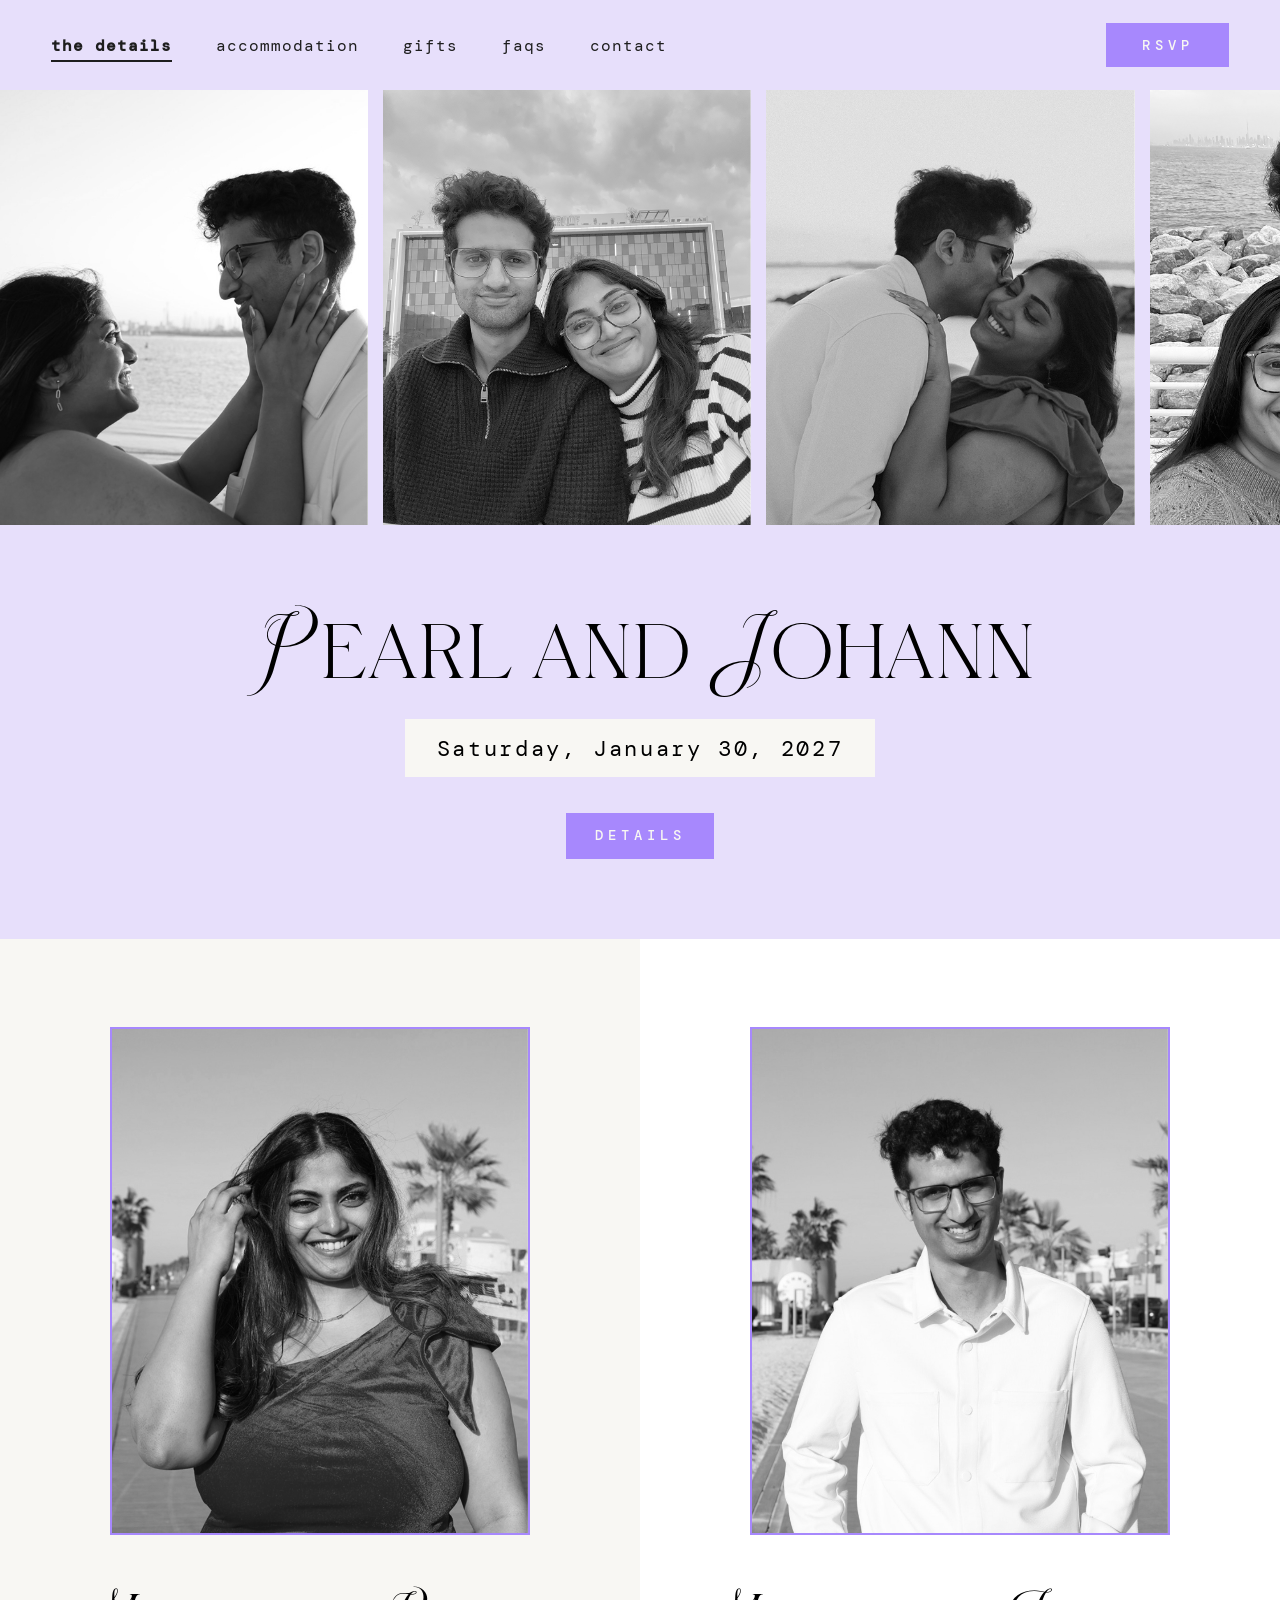
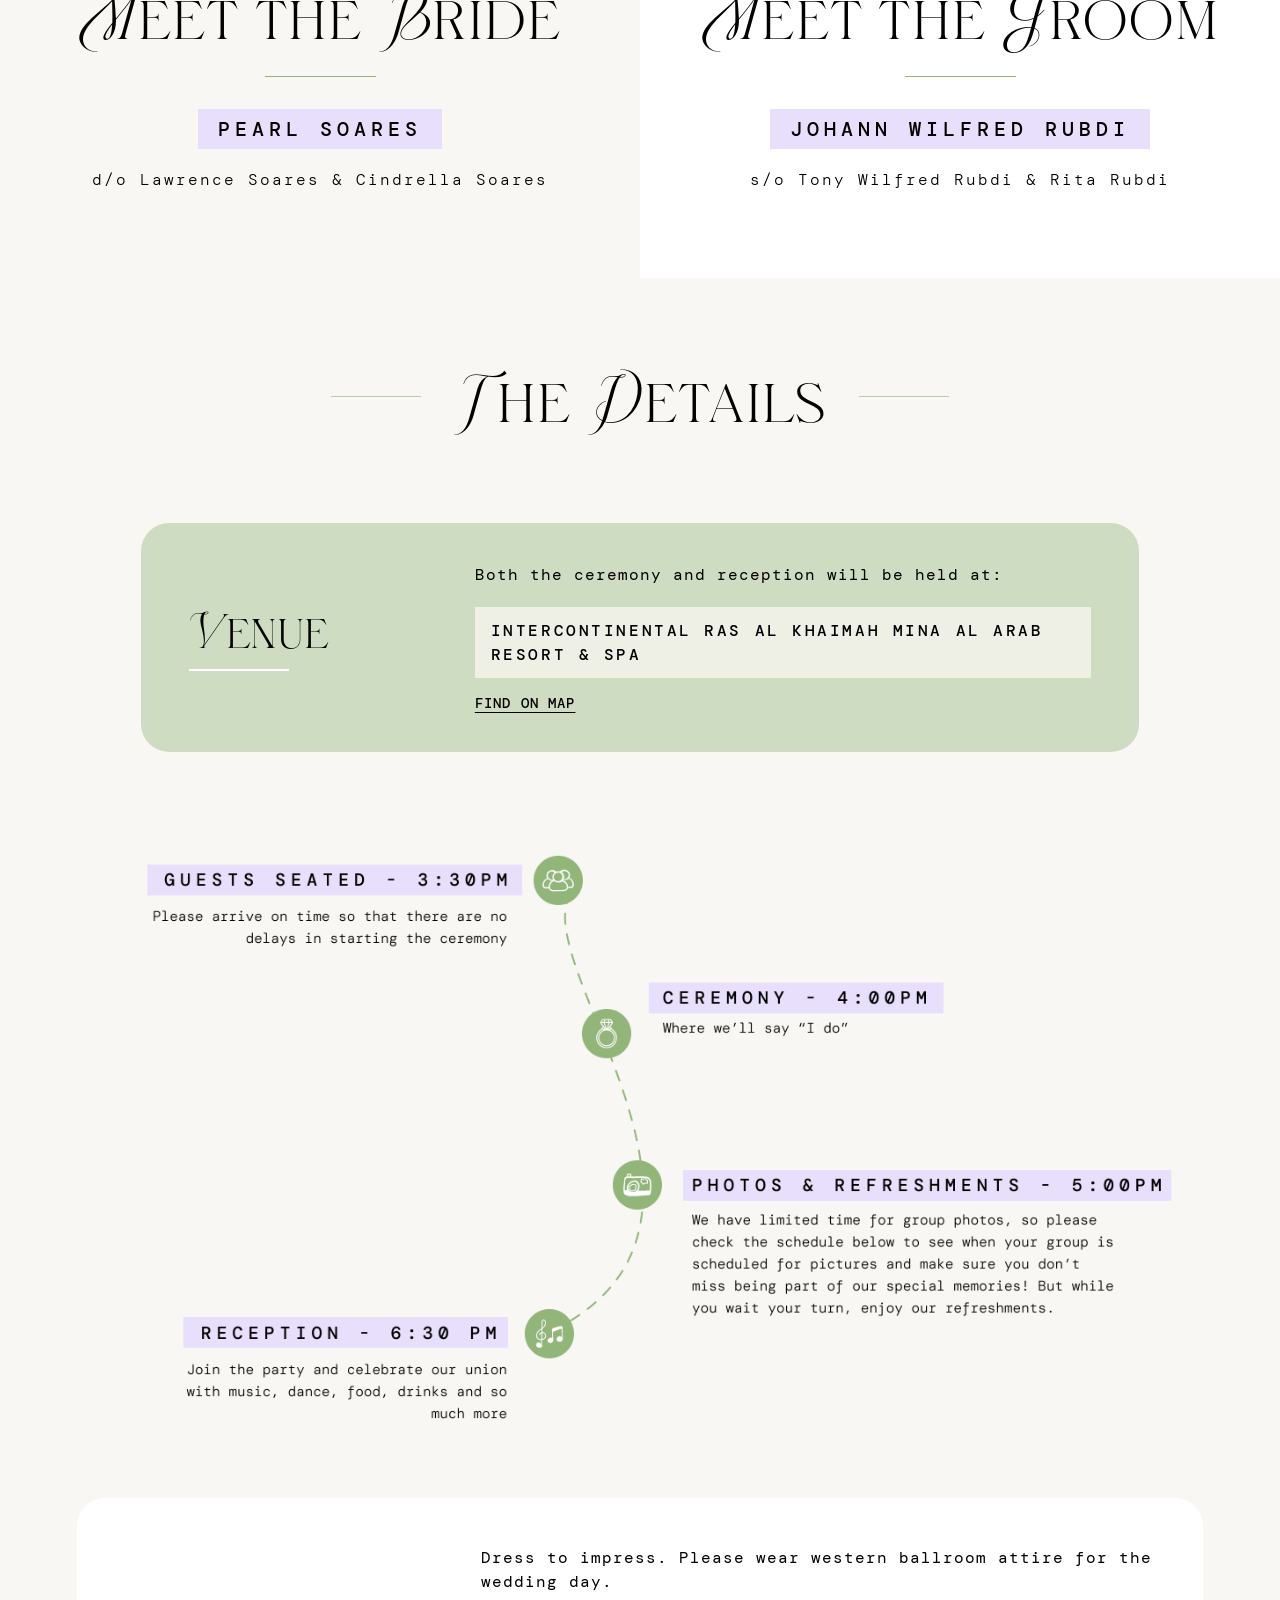
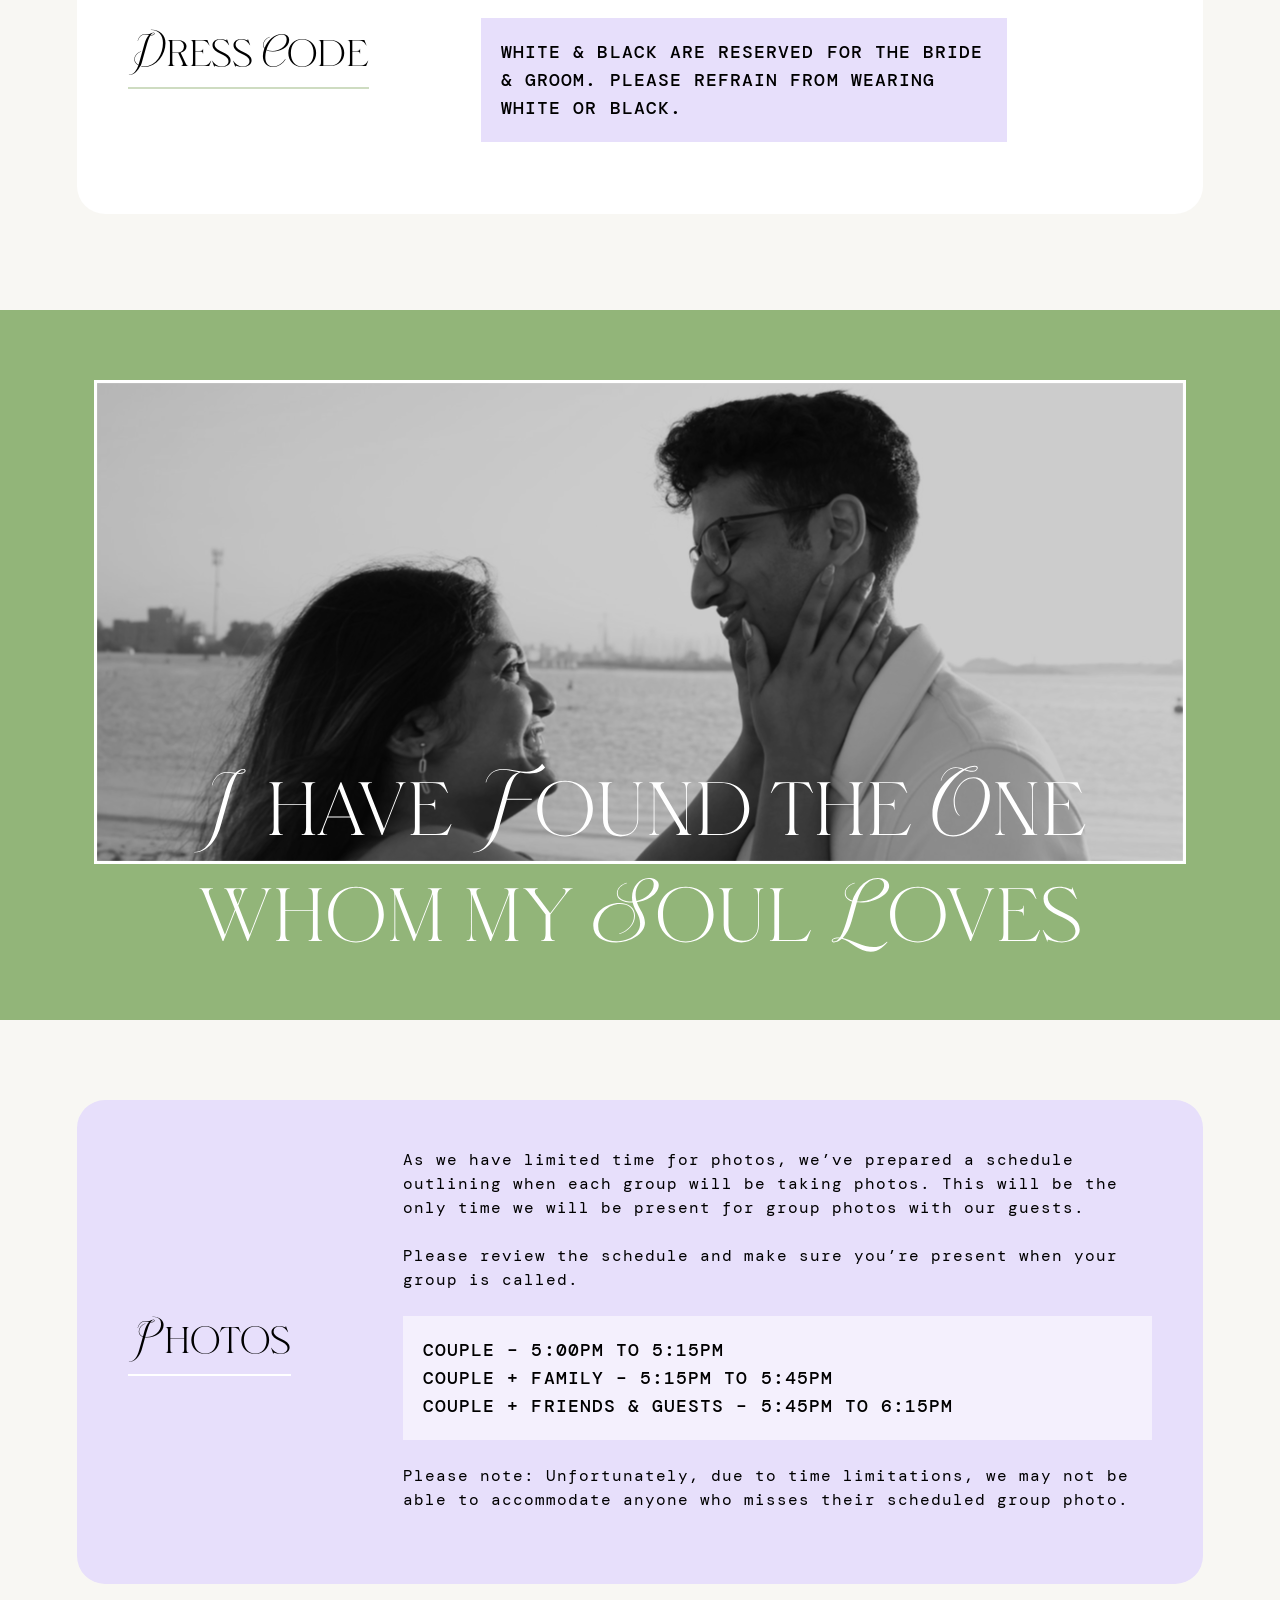
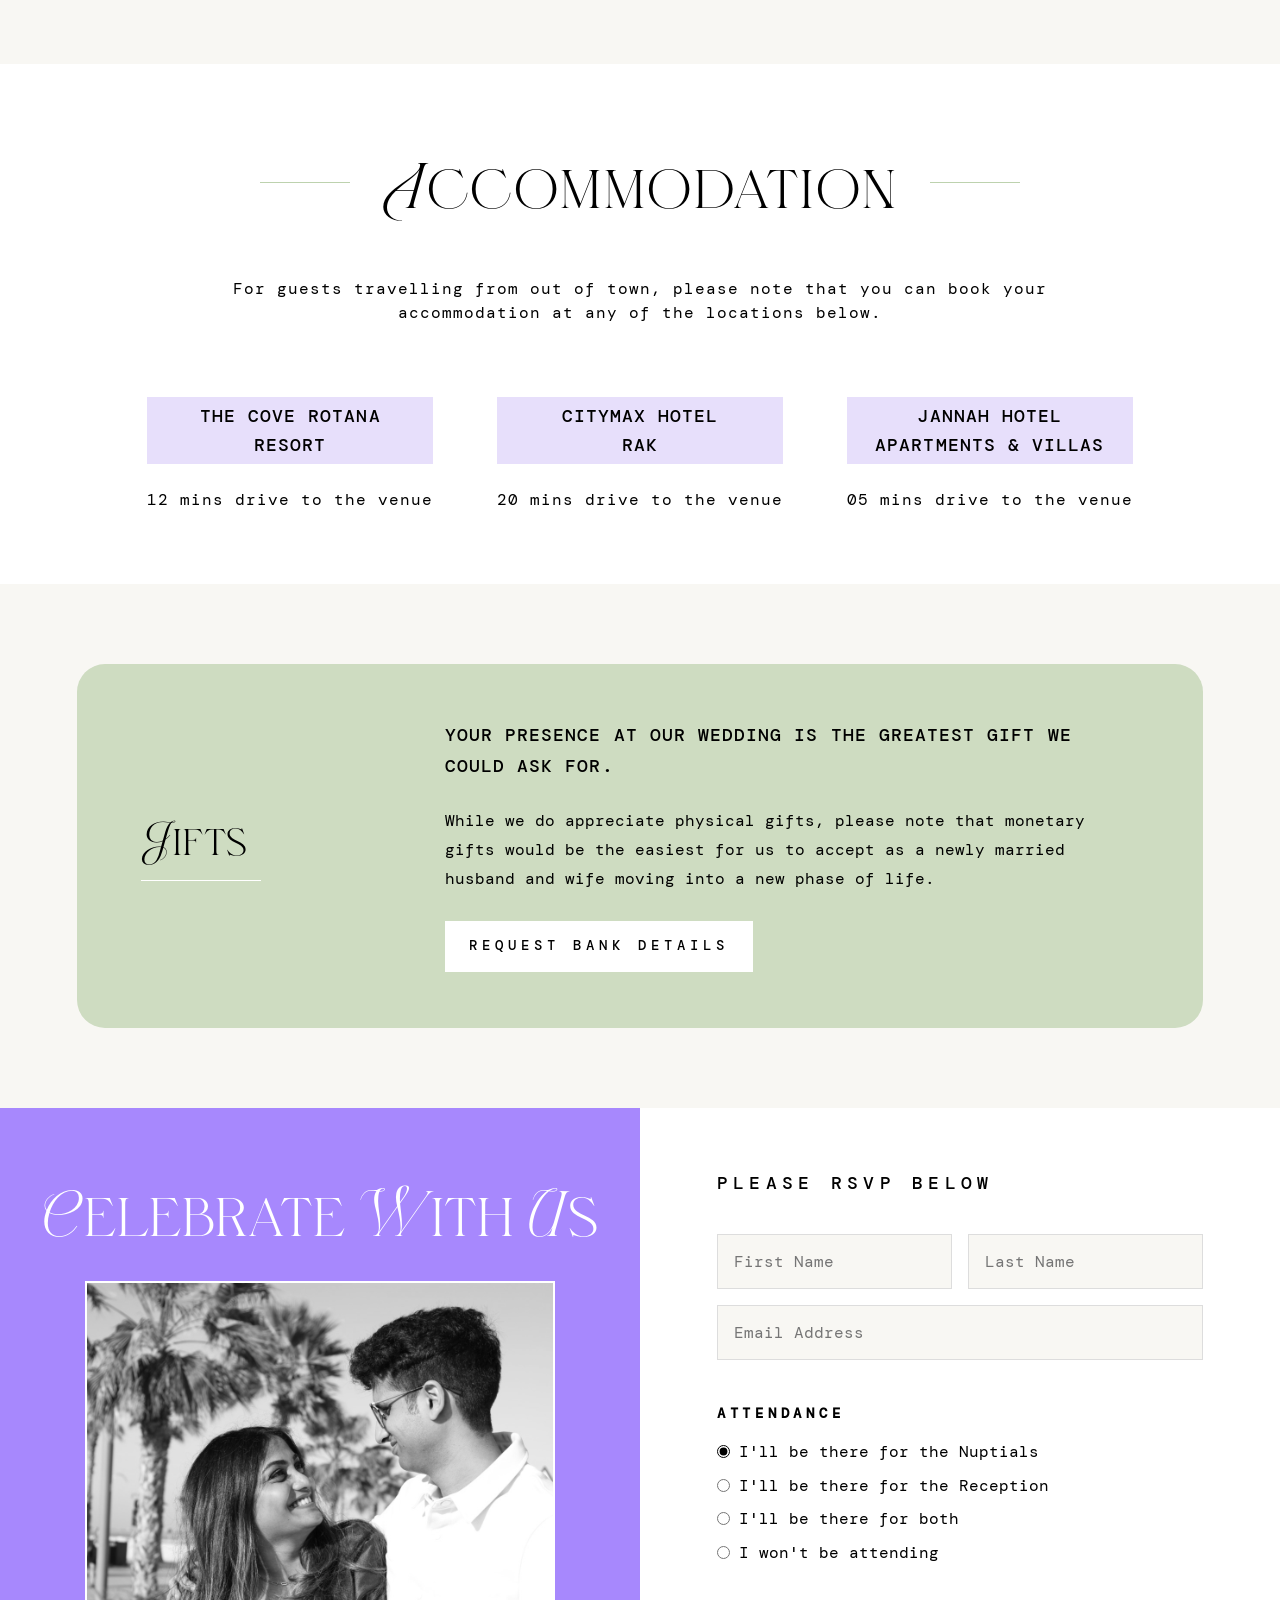
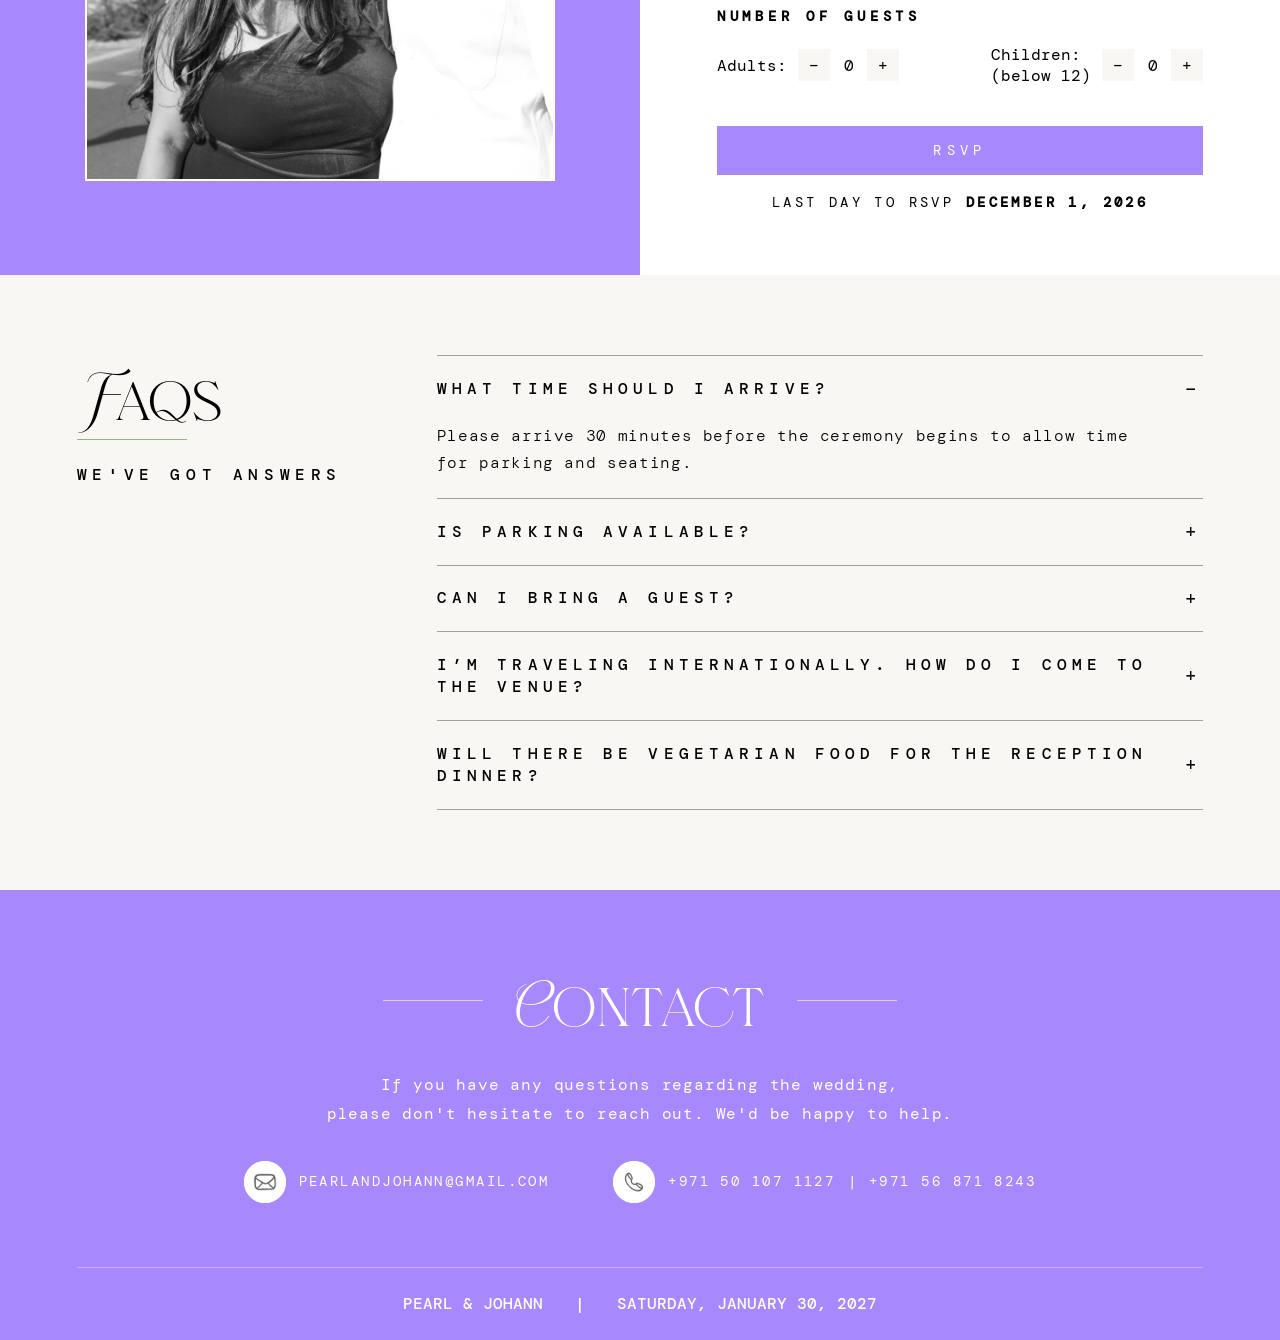
==== commit 10add2c8: "phone updates" ====
--- a/index.html
+++ b/index.html
@@ -362,7 +362,7 @@
           to accept as a newly married husband and wife moving into a new phase of life.&nbsp;
         </p>
         <a class="bank-details-btn"
-          href="https://wa.me/971501071127?text=Hi%20Pearl%20and%20Johann%2C%20I%20would%20like%20to%20request%20your%20bank%20details%20for%20the%20wedding%20gift."
+          href="https://wa.me/971502915877?text=Hi%20Pearl%20and%20Johann%2C%20I%20would%20like%20to%20request%20your%20bank%20details%20for%20the%20wedding%20gift."
           rel="noopener noreferrer" target="_blank">
           REQUEST BANK DETAILS
         </a>
@@ -622,6 +622,8 @@
         </span>
         <span>
           +971 50 107 1127
+        </span><span>
+          | +971 56 871 8243
         </span>
       </a>
     </div>
--- a/css/style.css
+++ b/css/style.css
@@ -1101,7 +1101,7 @@
   }
 
   .rsvp-photo {
-    height: auto;
+    height: 410px;
     max-width: 100%;
   }
 
@@ -1723,6 +1723,10 @@
     flex-direction: column;
   }
 
+  .bank-details-btn {
+    padding: 1rem 1.3rem;
+  }
+
 }
 
 .phts {
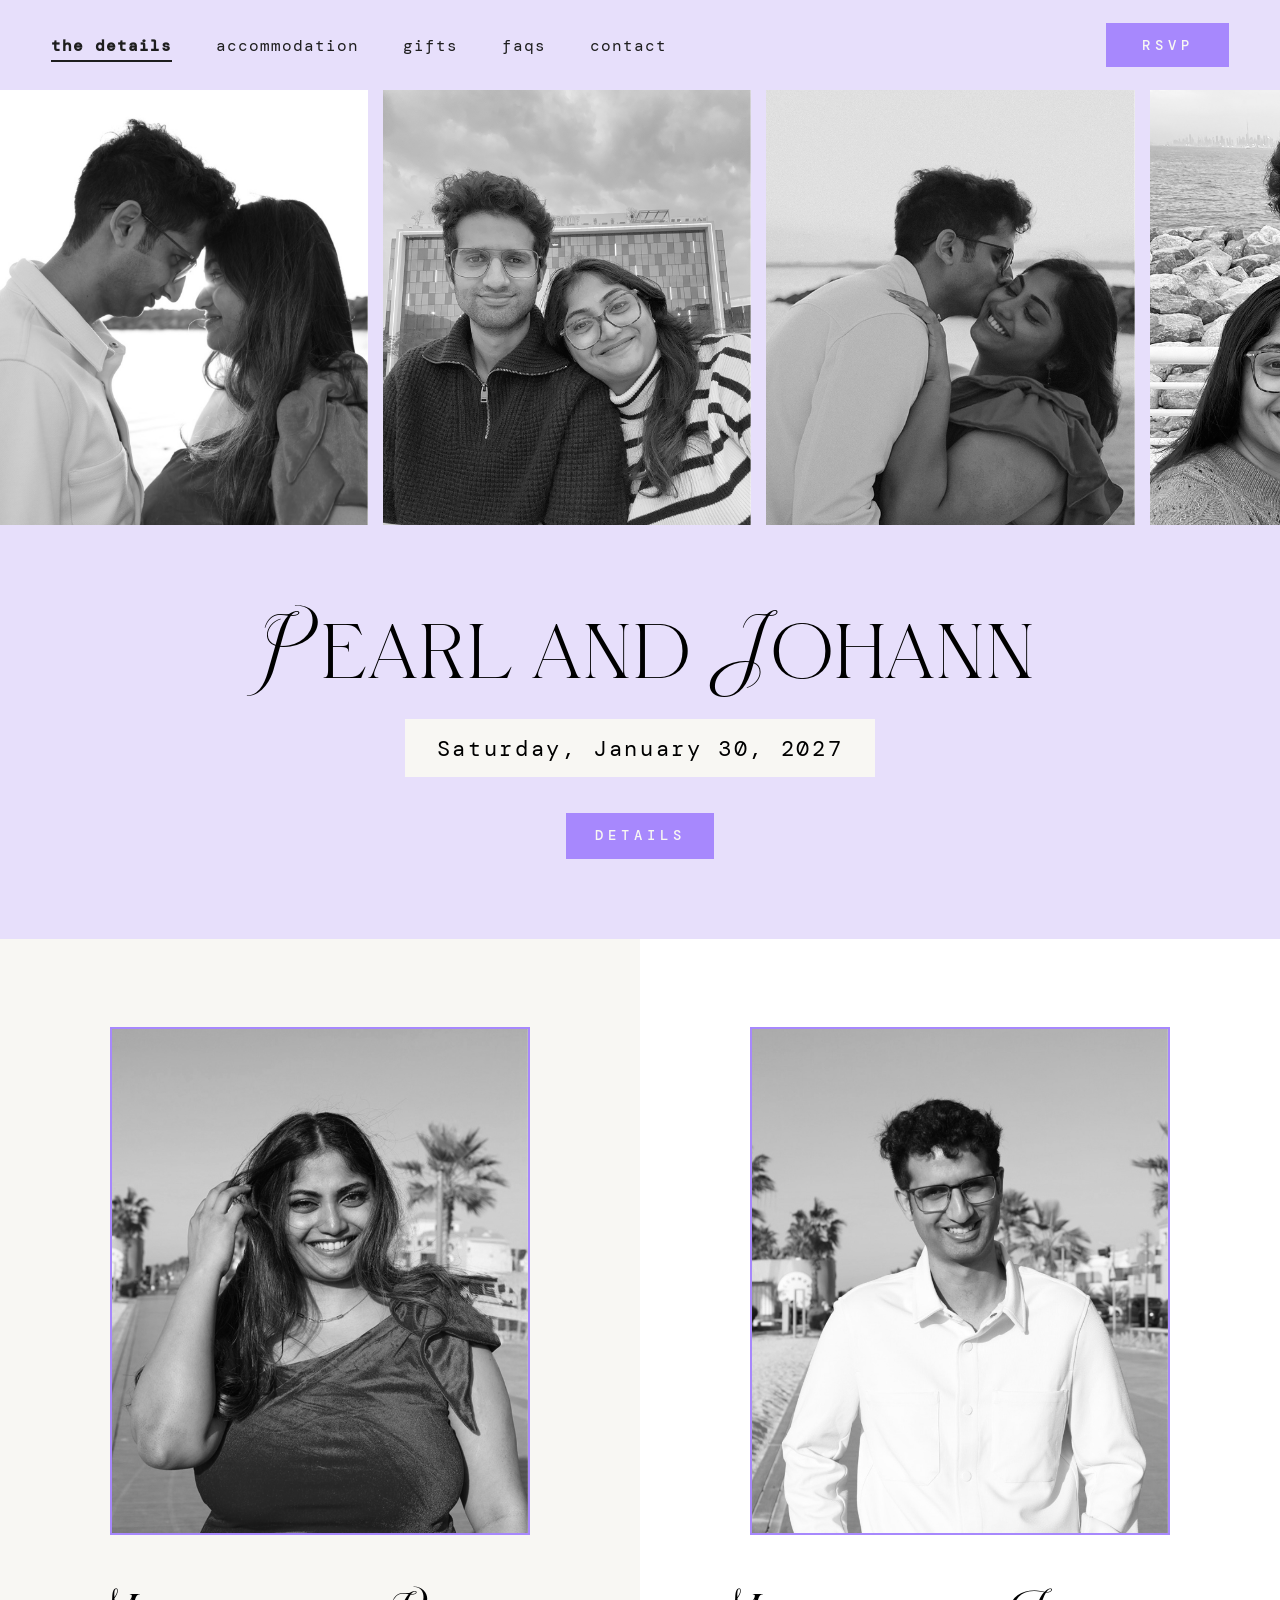
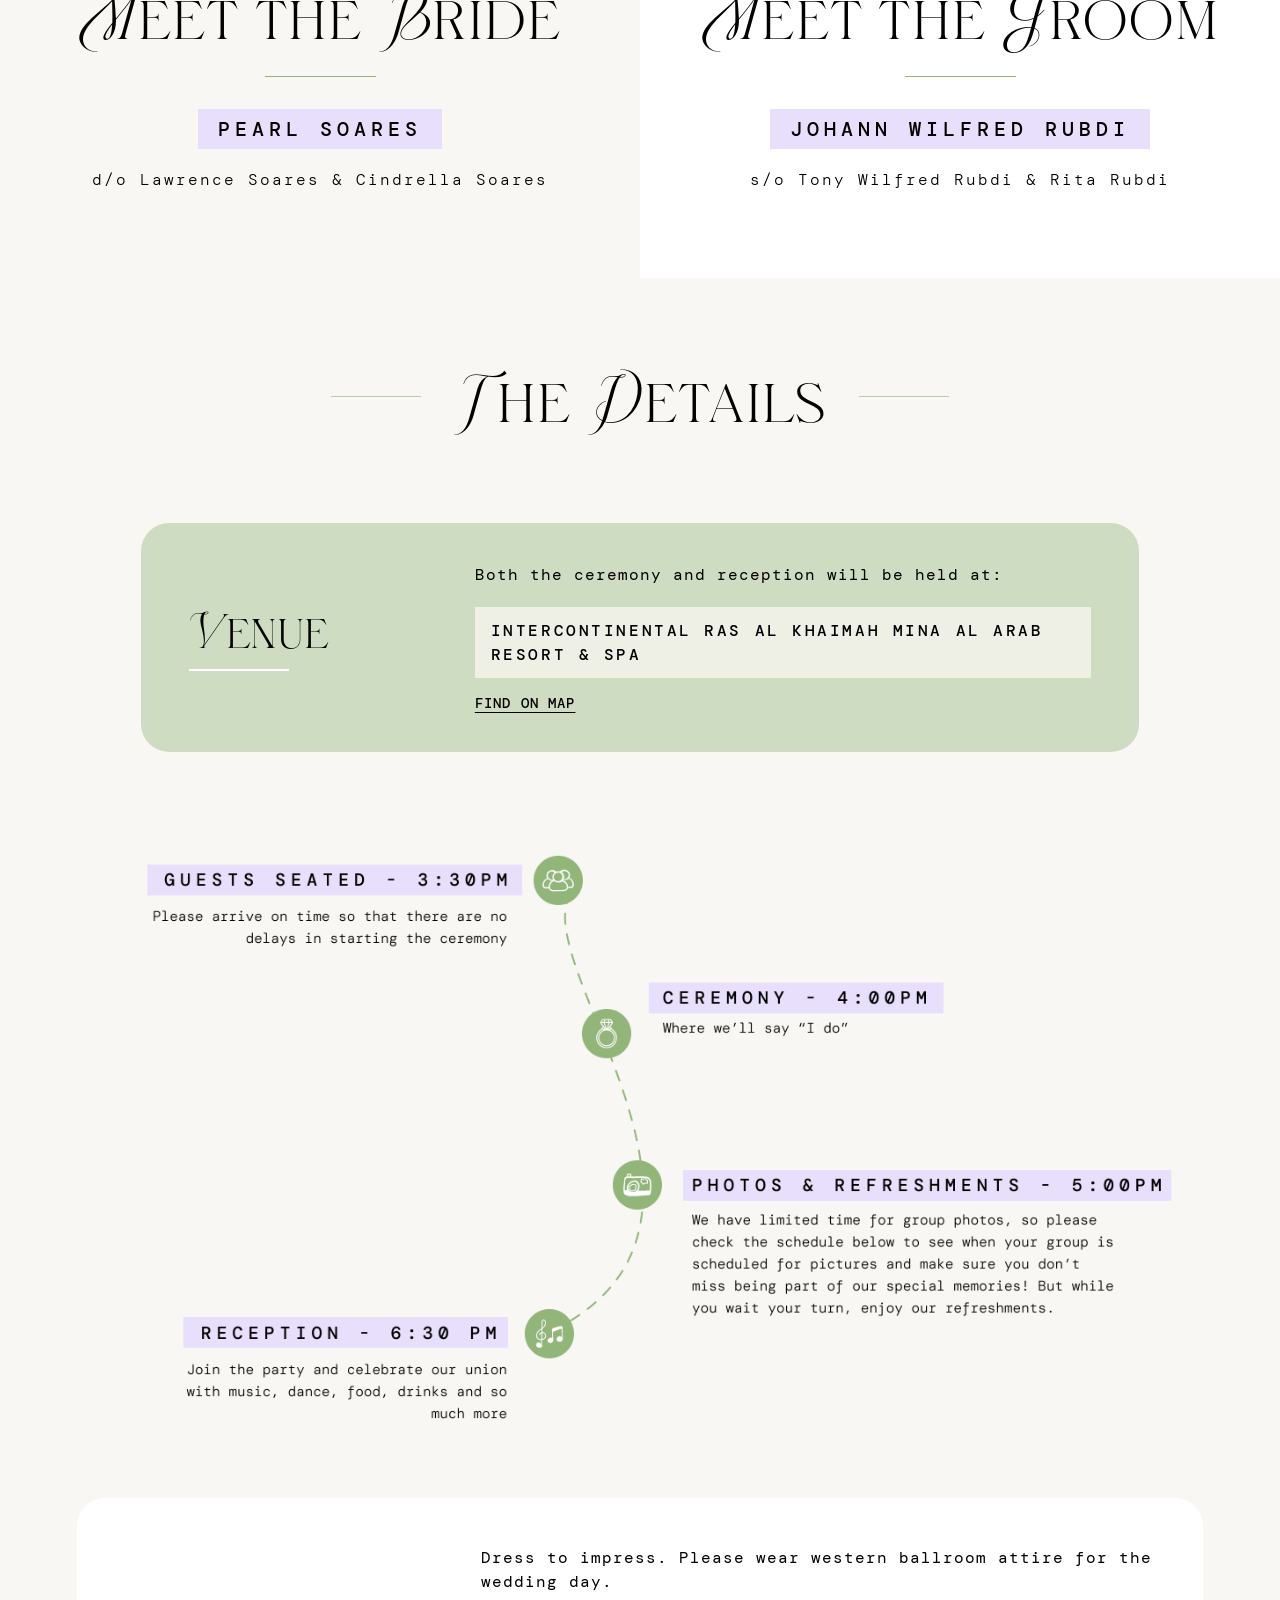
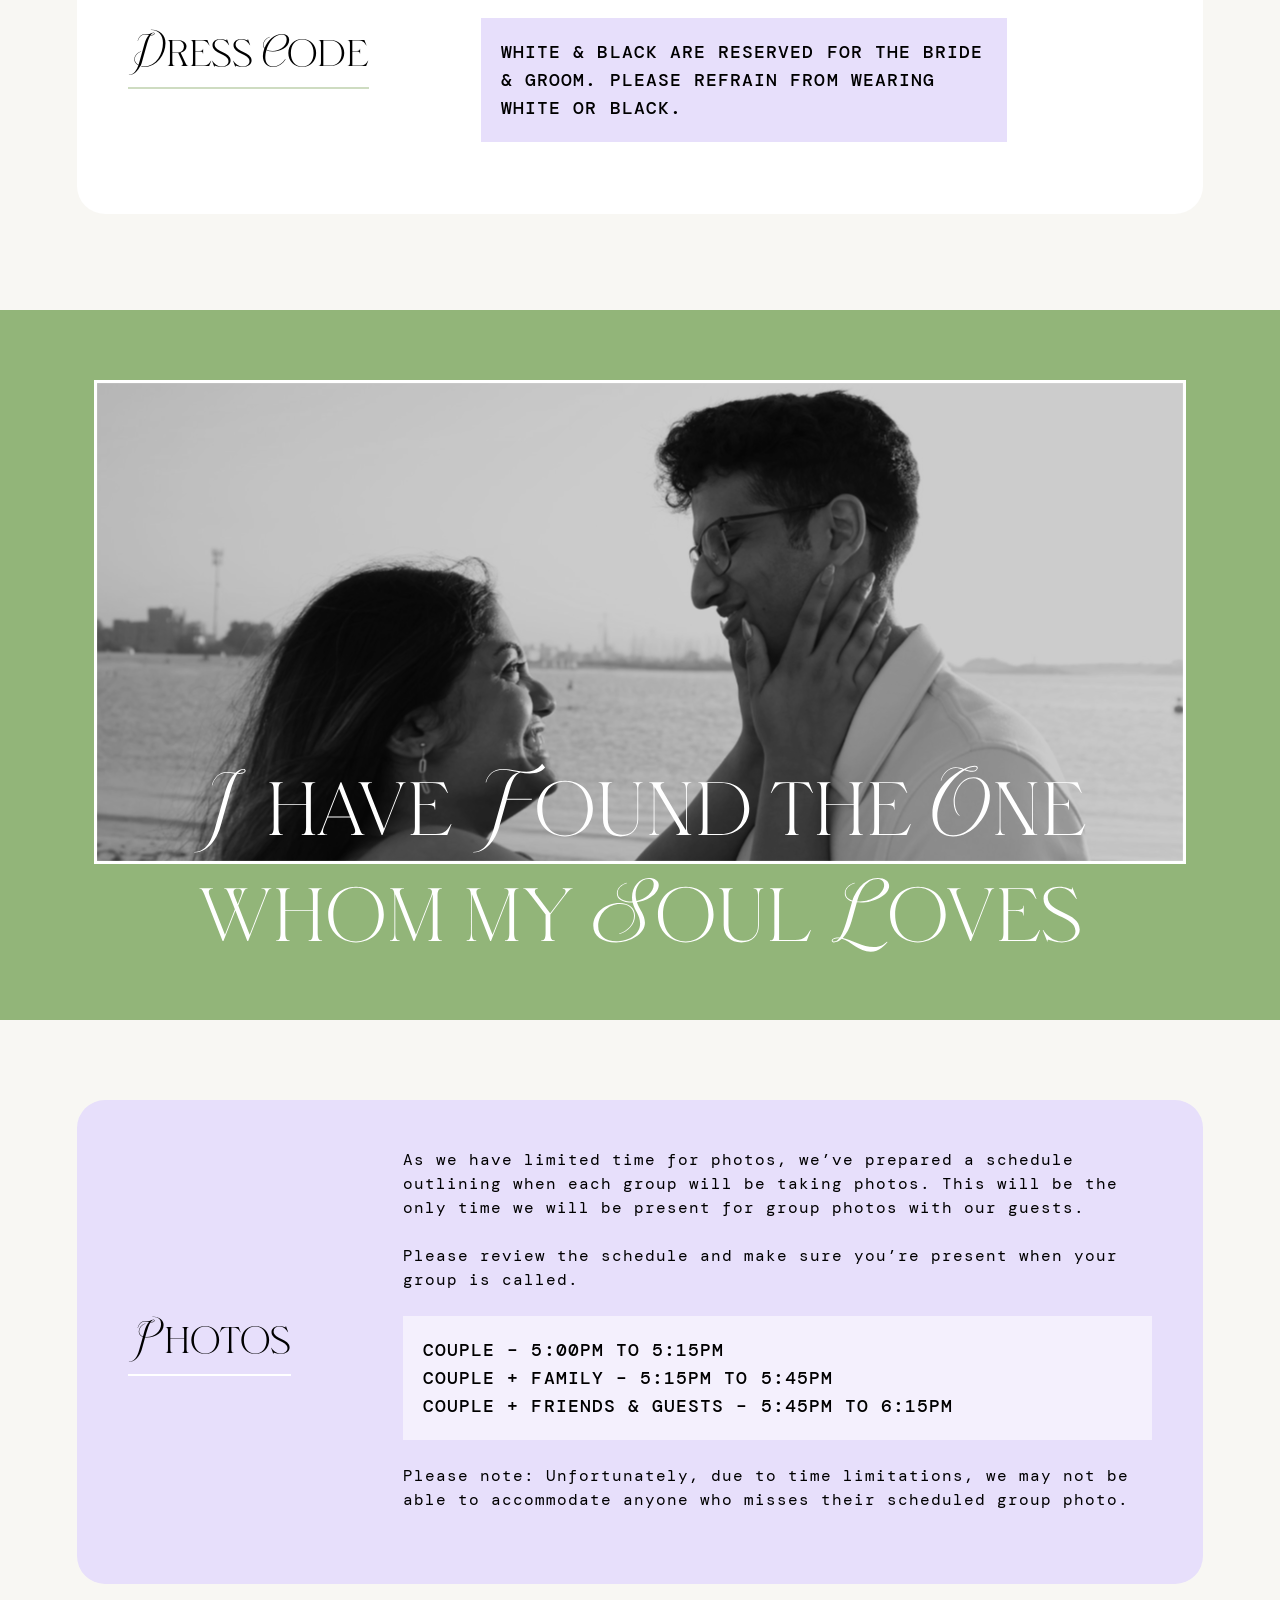
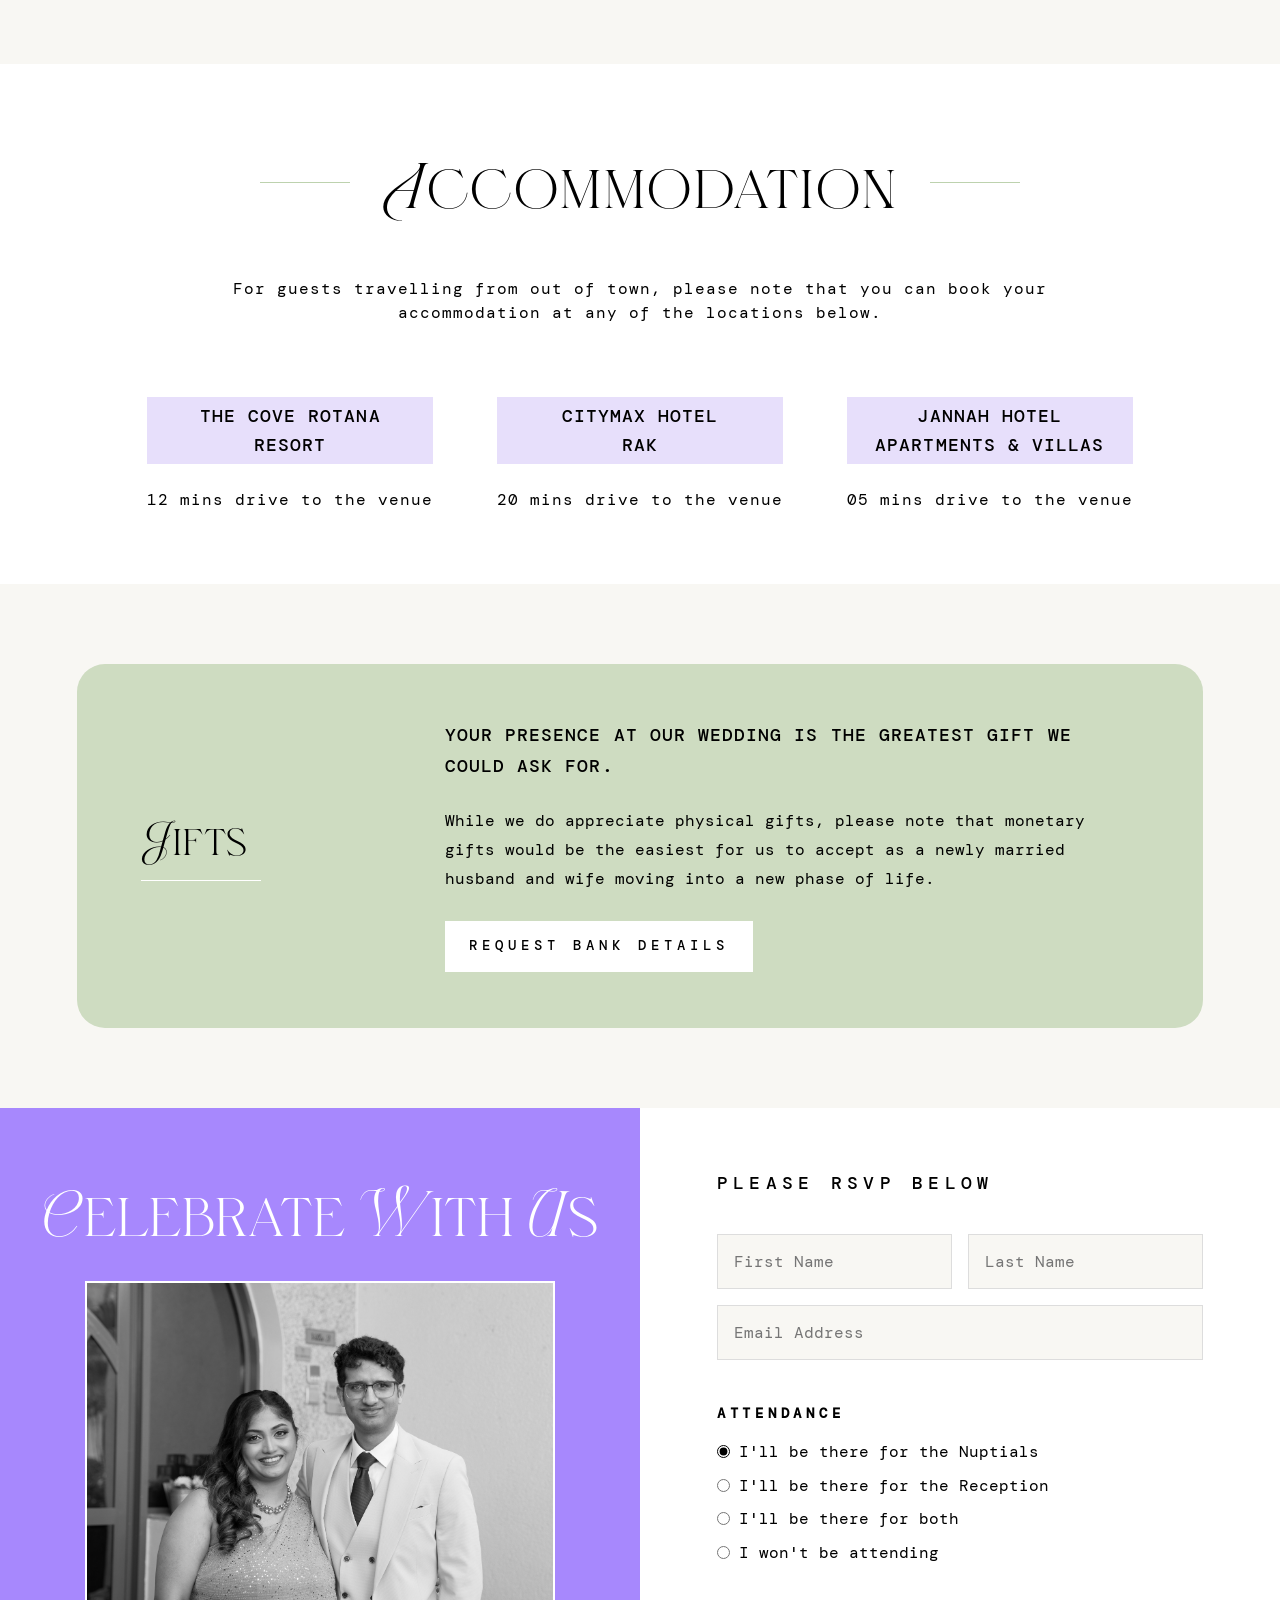
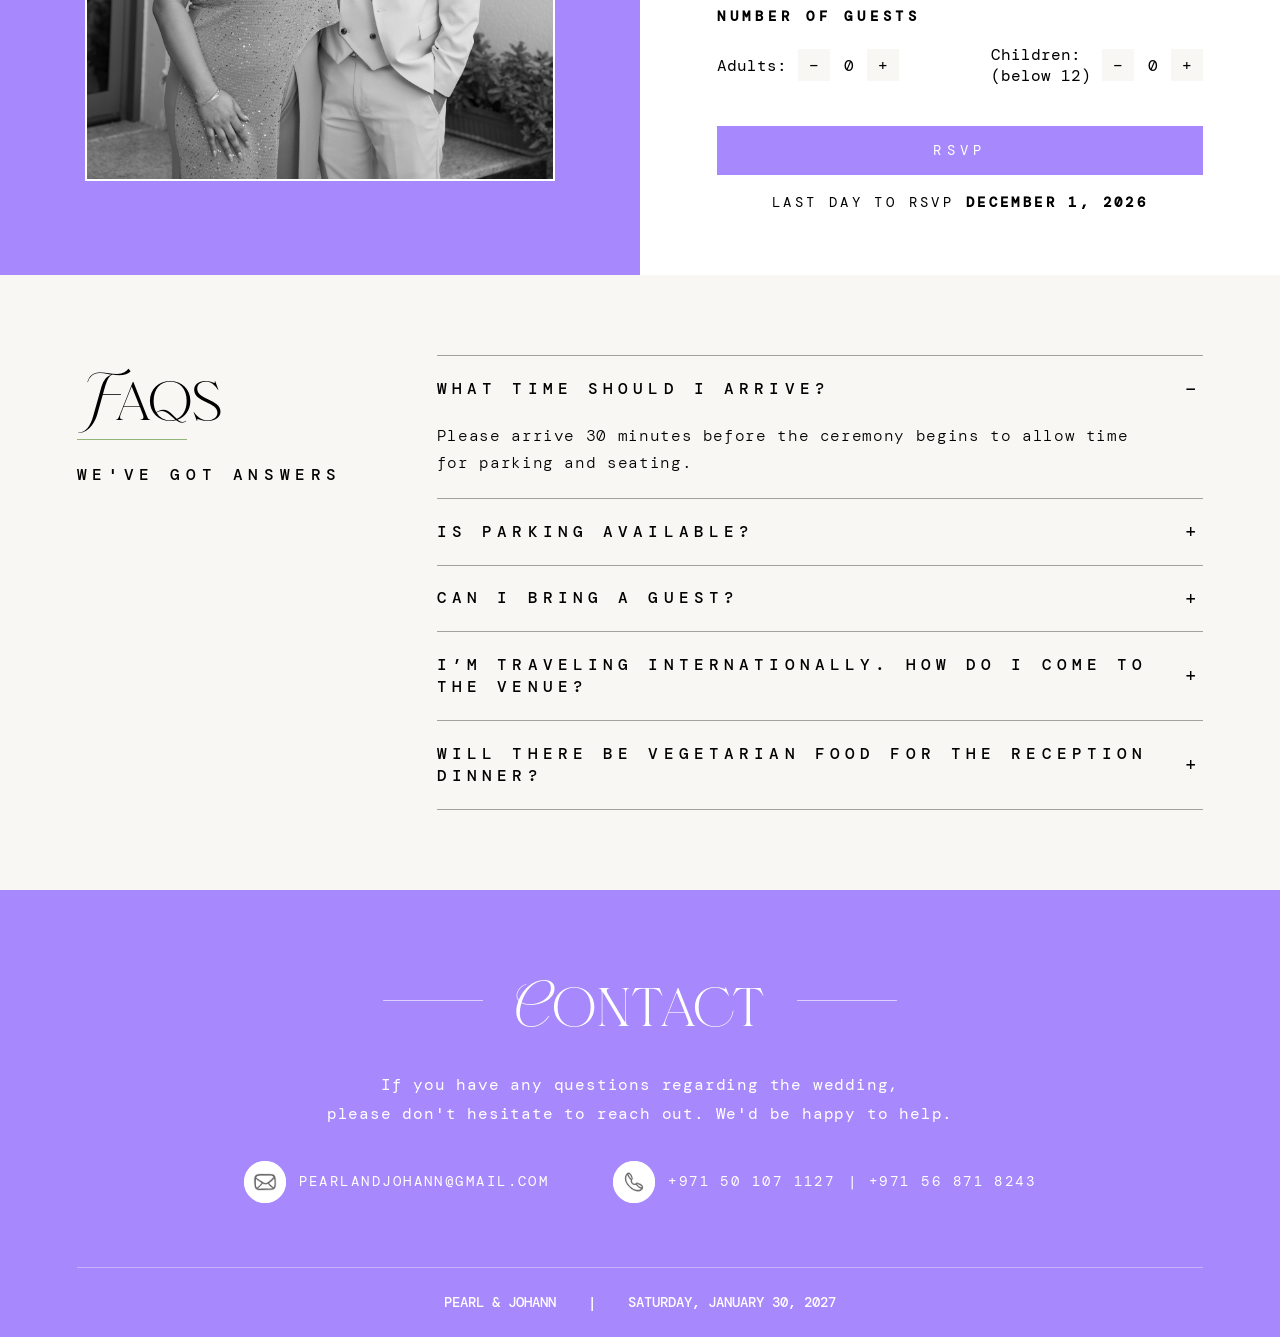
==== commit cf223d9a: "updates" ====
--- a/index.html
+++ b/index.html
@@ -99,12 +99,14 @@
         <img alt="Pearl and Johann" height="682" src="assets/images/scroll/scroll-3.jpg" width="577" />
         <img alt="Pearl and Johann" height="682" src="assets/images/scroll/scroll-4.jpg" width="577" />
         <img alt="Pearl and Johann" height="682" src="assets/images/scroll/scroll-5.jpg" width="577" />
+        <img alt="Pearl and Johann" height="682" src="assets/images/scroll/scroll-6.jpg" width="577" />
         <!-- set 2 (duplicate for seamless loop) -->
         <img alt="" aria-hidden="true" height="682" src="assets/images/scroll/scroll-1.jpg" width="577" />
         <img alt="" aria-hidden="true" height="682" src="assets/images/scroll/scroll-2.jpg" width="577" />
         <img alt="" aria-hidden="true" height="682" src="assets/images/scroll/scroll-3.jpg" width="577" />
         <img alt="" aria-hidden="true" height="682" src="assets/images/scroll/scroll-4.jpg" width="577" />
         <img alt="" aria-hidden="true" height="682" src="assets/images/scroll/scroll-5.jpg" width="577" />
+        <img alt="" aria-hidden="true" height="682" src="assets/images/scroll/scroll-6.jpg" width="577" />
       </div>
     </div>
     <div class="hero">
--- a/css/style.css
+++ b/css/style.css
@@ -377,10 +377,14 @@
   transition: filter 0.5s ease;
 }
 
+
+
 .meet-photo-wrap:hover .meet-photo,
 .meet-photo-wrap.is-colored .meet-photo {
   filter: grayscale(0%);
 }
+
+
 
 .meet-heading {
   font-family: var(--font-display);
@@ -912,6 +916,13 @@
   object-position: center;
   border: 2px solid #ffffff;
   filter: grayscale(100%);
+  transition: filter 0.5s ease;
+
+}
+
+.rsvp-photo:hover{
+  filter: grayscale(0%);
+  transition: filter 0.5s ease;
 }
 
 /* RIGHT FORM SIDE */
@@ -1104,6 +1115,7 @@
     height: 410px;
     max-width: 100%;
   }
+  
 
   .rsvp-form-side {
     padding: 4rem 7vw;
@@ -1439,11 +1451,10 @@
   align-items: center;
   gap: 2rem;
   font-family: var(--font-mono);
-  font-size: 0.6rem;
   letter-spacing: 0.1em;
   font-family: DM Mono;
   font-weight: 500;
-  font-size: 16px;
+  font-size: 14px;
   line-height: 155%;
   letter-spacing: 0px;
   text-align: right;
@@ -1520,7 +1531,7 @@
 
   .faq-answer p {
     padding: 0 1rem 1.25rem 0;
-    font-size: 14px;
+    font-size: var(--fs-small);
     line-height: 1.7;
   }
 
@@ -1569,7 +1580,7 @@
   .contact-footer {
     flex-wrap: wrap;
     gap: 0.5rem 1rem;
-    font-size: 12px;
+    font-size: 11px;
     line-height: 1.8;
   }
 
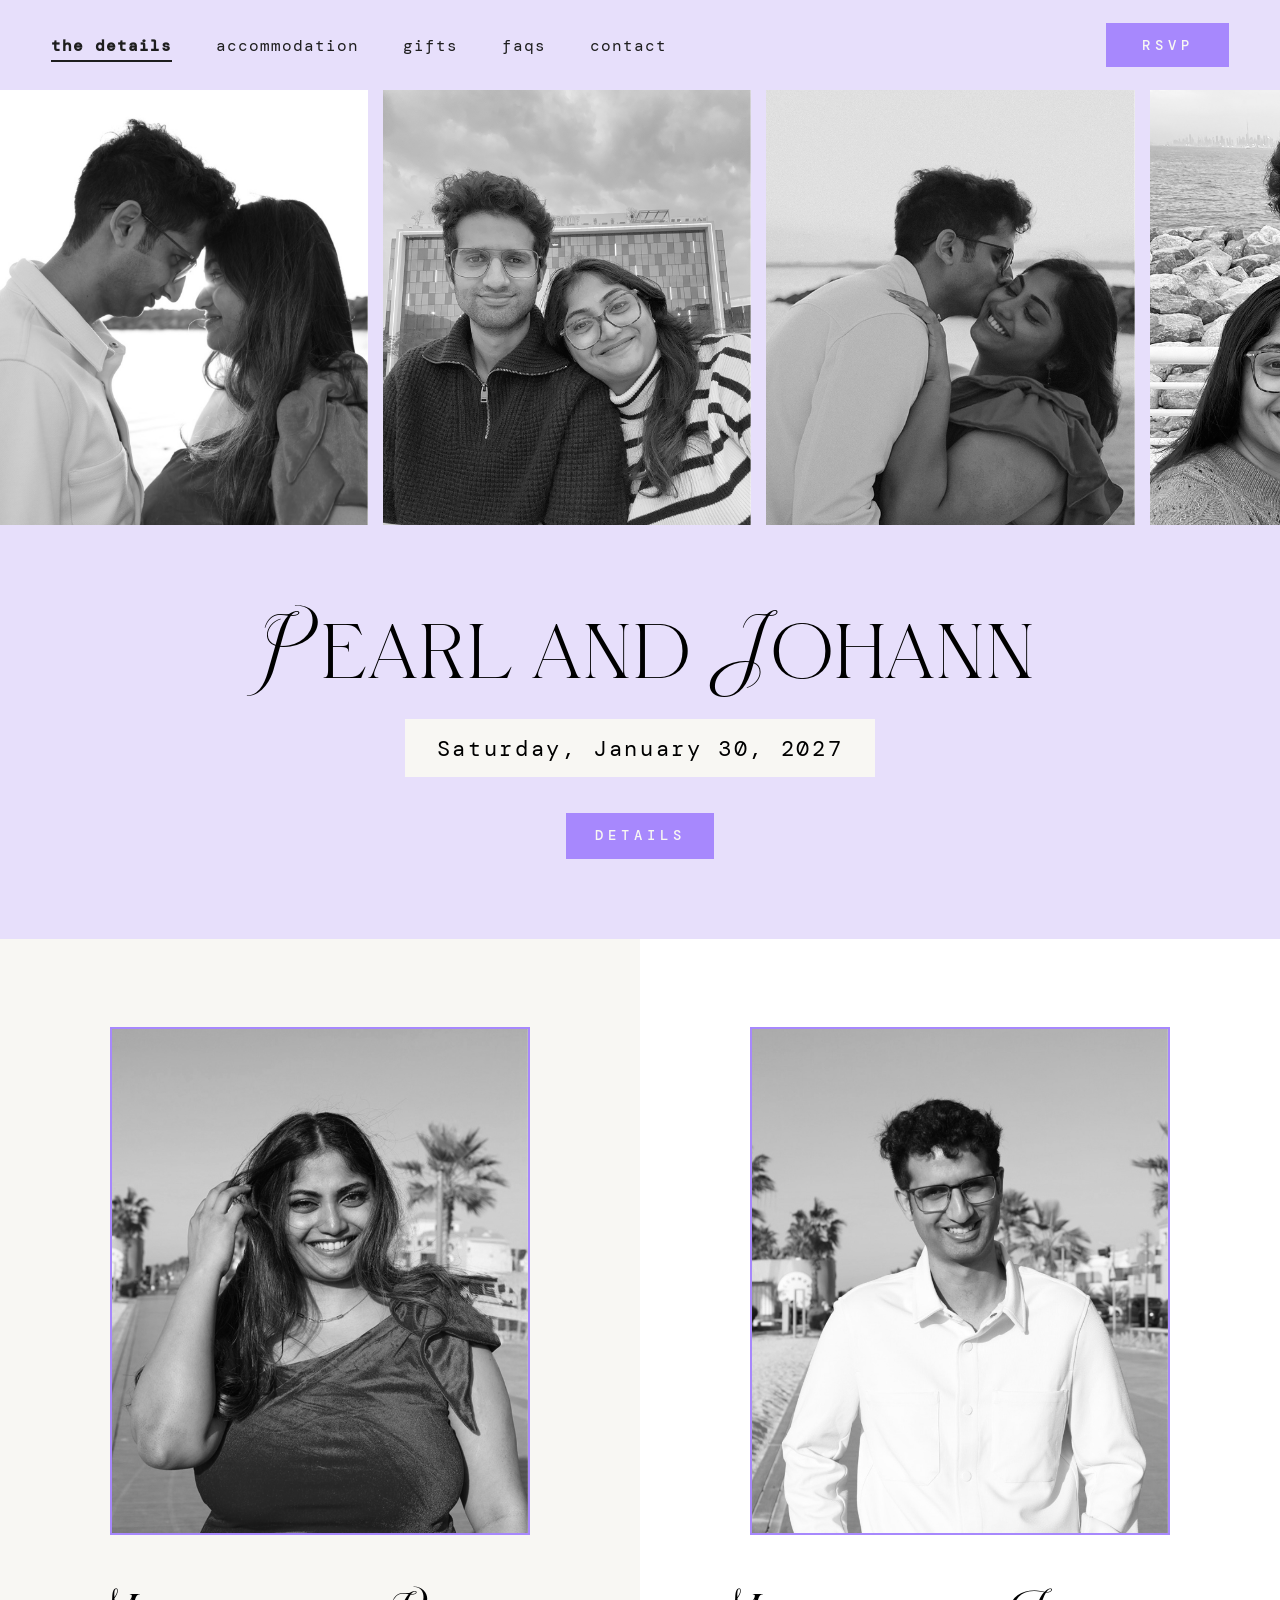
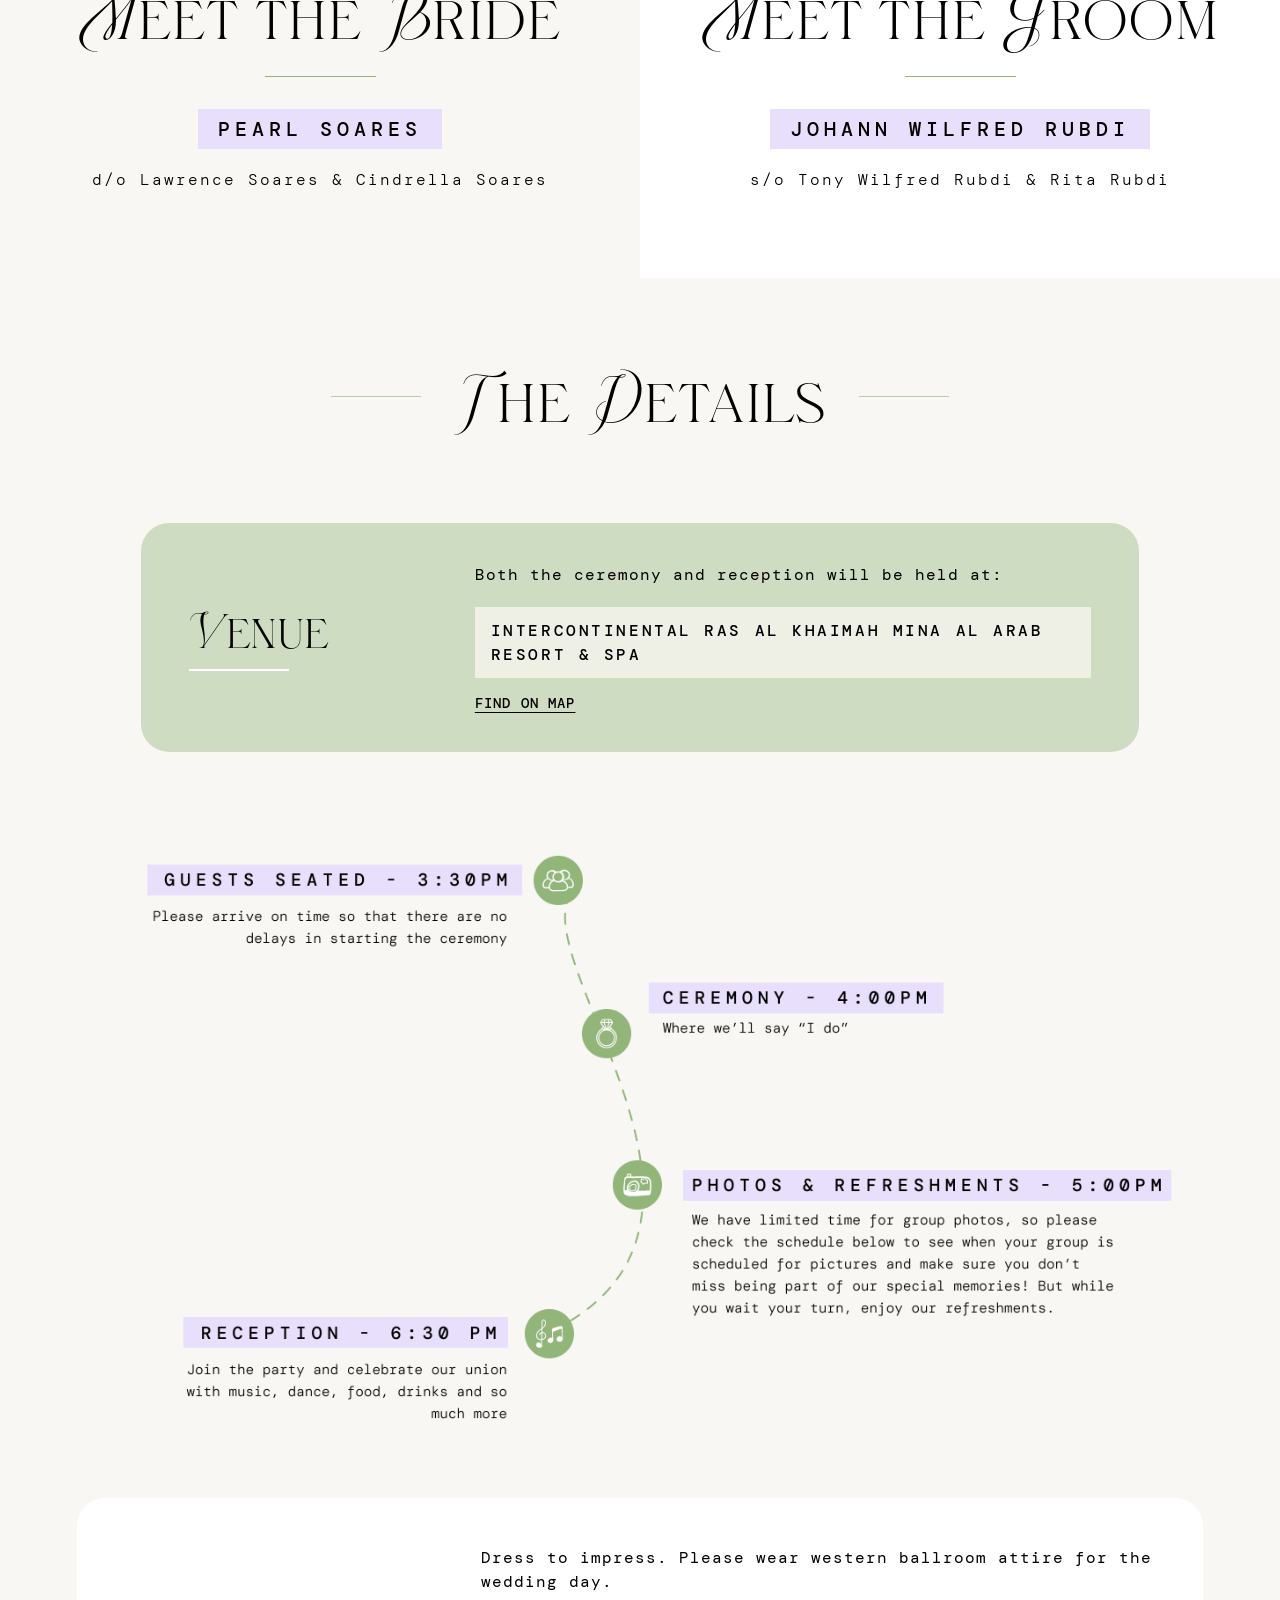
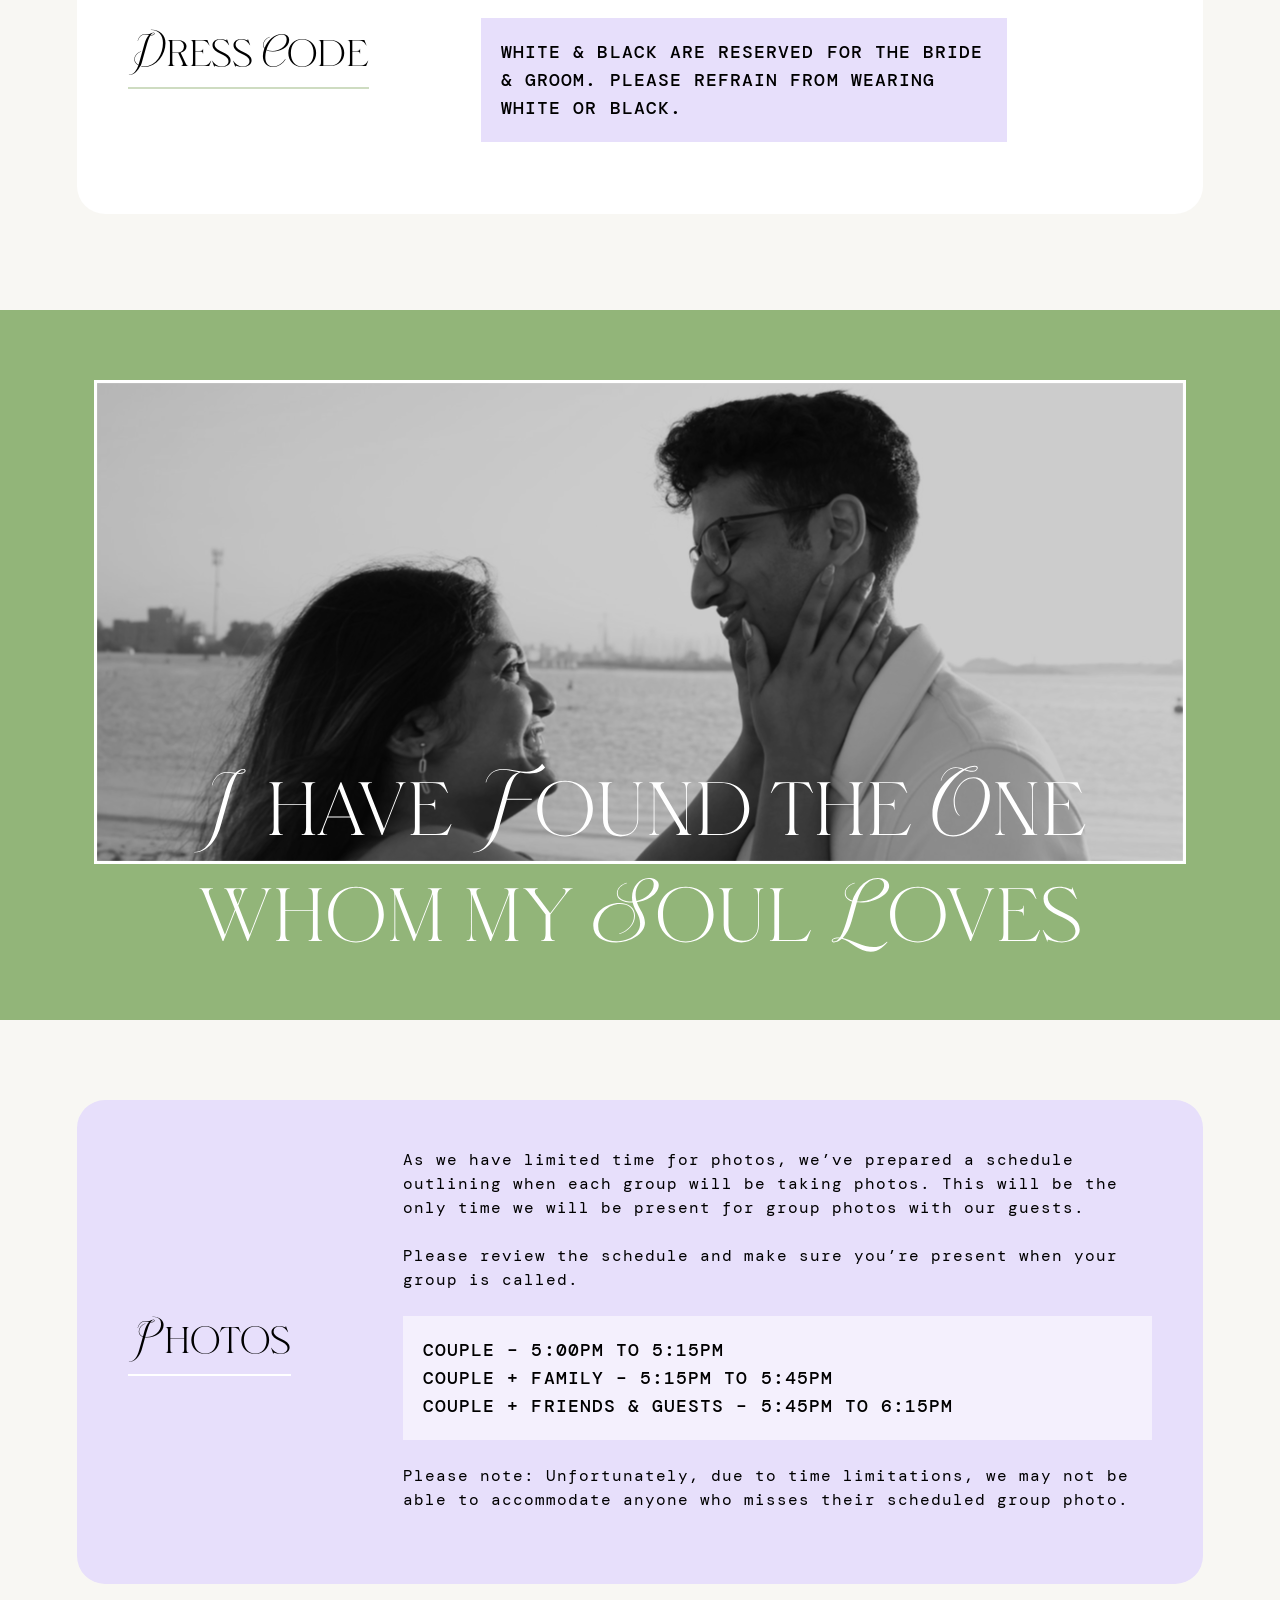
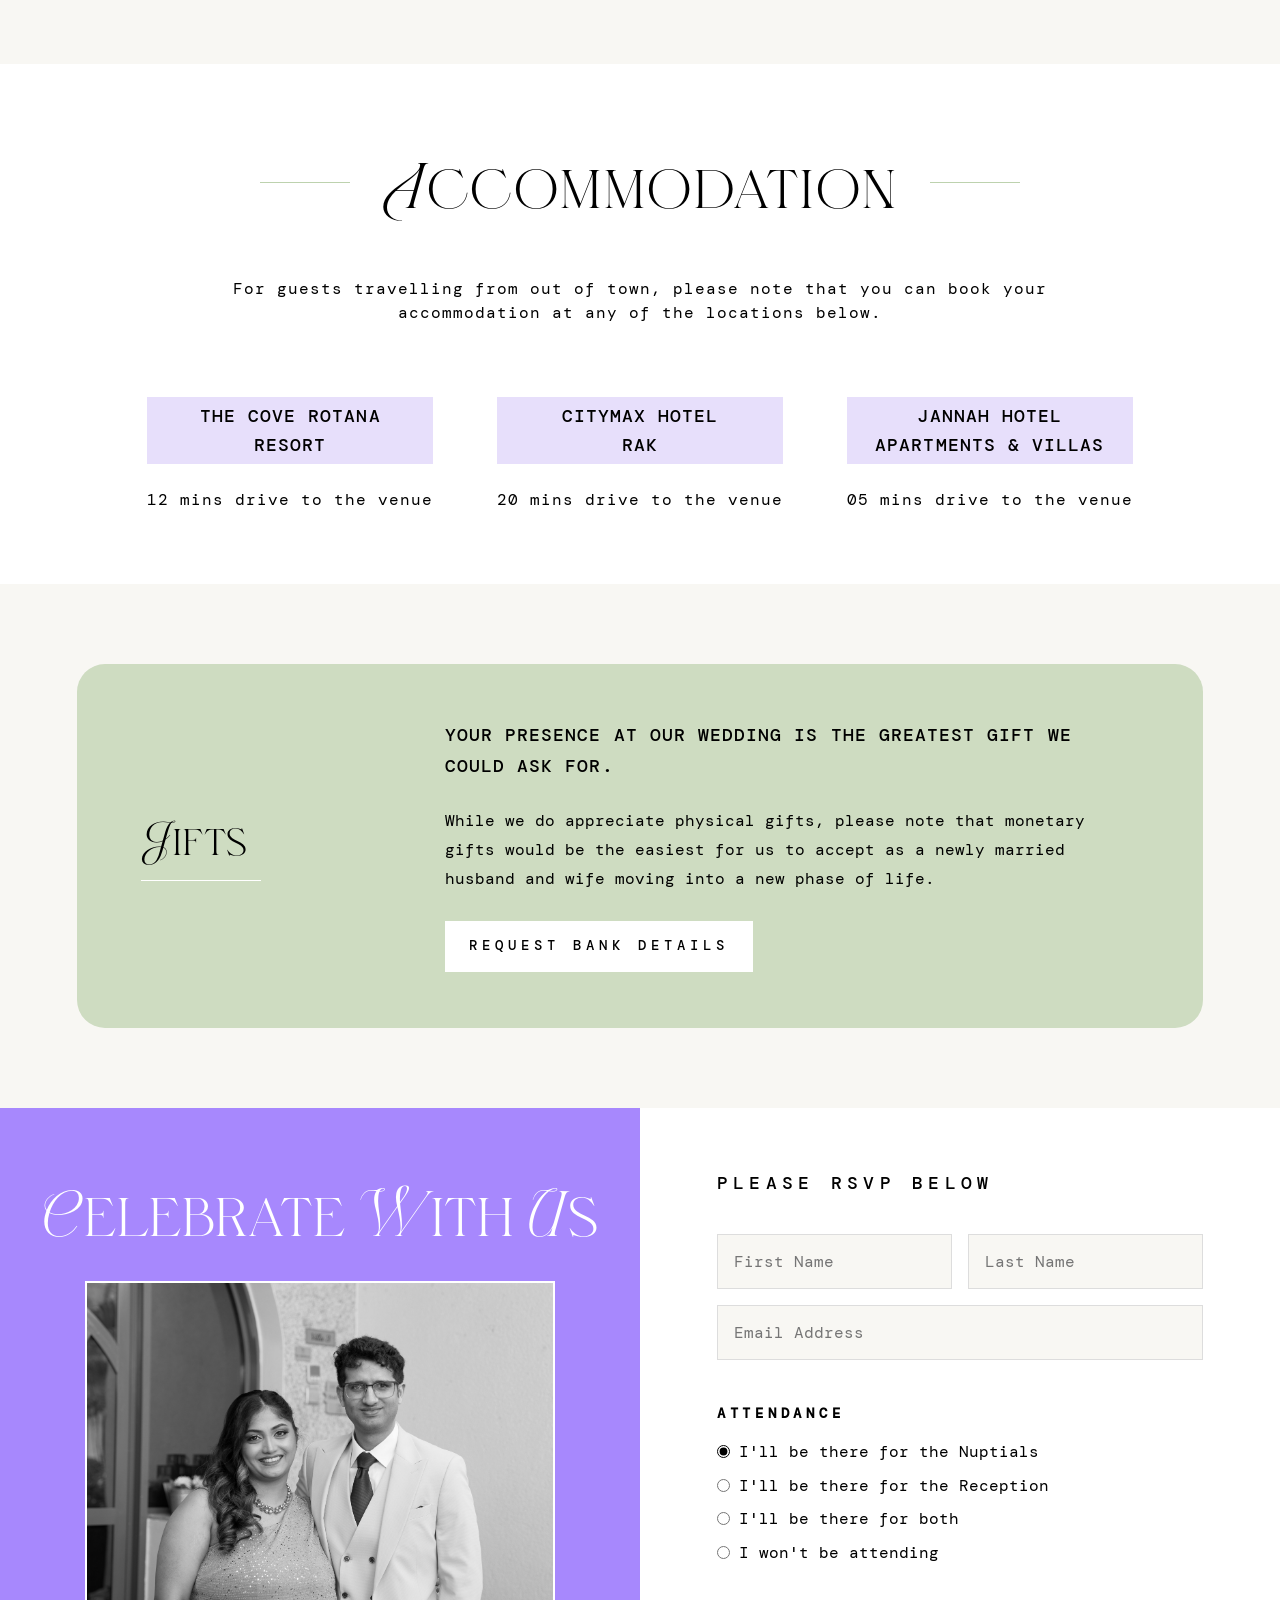
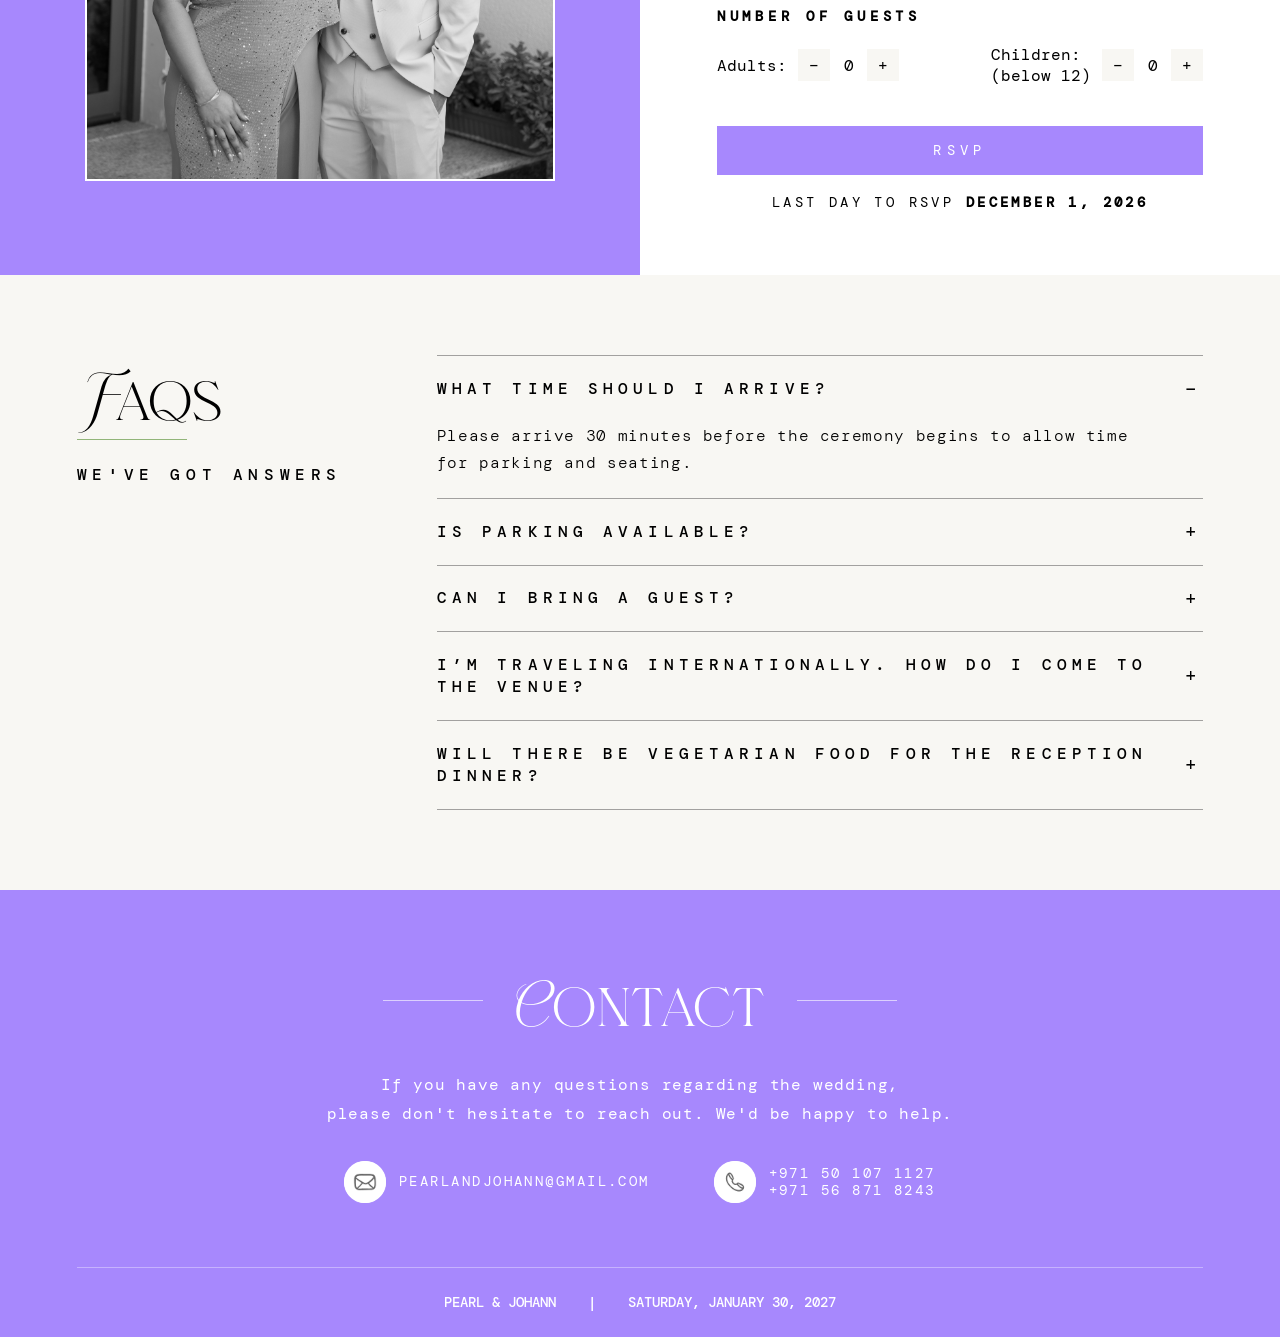
==== commit d6617284: "phone number spacing" ====
--- a/index.html
+++ b/index.html
@@ -623,10 +623,8 @@
           <img alt="" src="assets/icons/phone.png" />
         </span>
         <span>
-          +971 50 107 1127
-        </span><span>
-          | +971 56 871 8243
-        </span>
+          +971 50 107 1127 <br> +971 56 871 8243
+       </span>
       </a>
     </div>
     <div class="contact-footer">
--- a/css/style.css
+++ b/css/style.css
@@ -377,13 +377,10 @@
   transition: filter 0.5s ease;
 }
 
-
-
 .meet-photo-wrap:hover .meet-photo,
 .meet-photo-wrap.is-colored .meet-photo {
   filter: grayscale(0%);
 }
-
 
 
 .meet-heading {
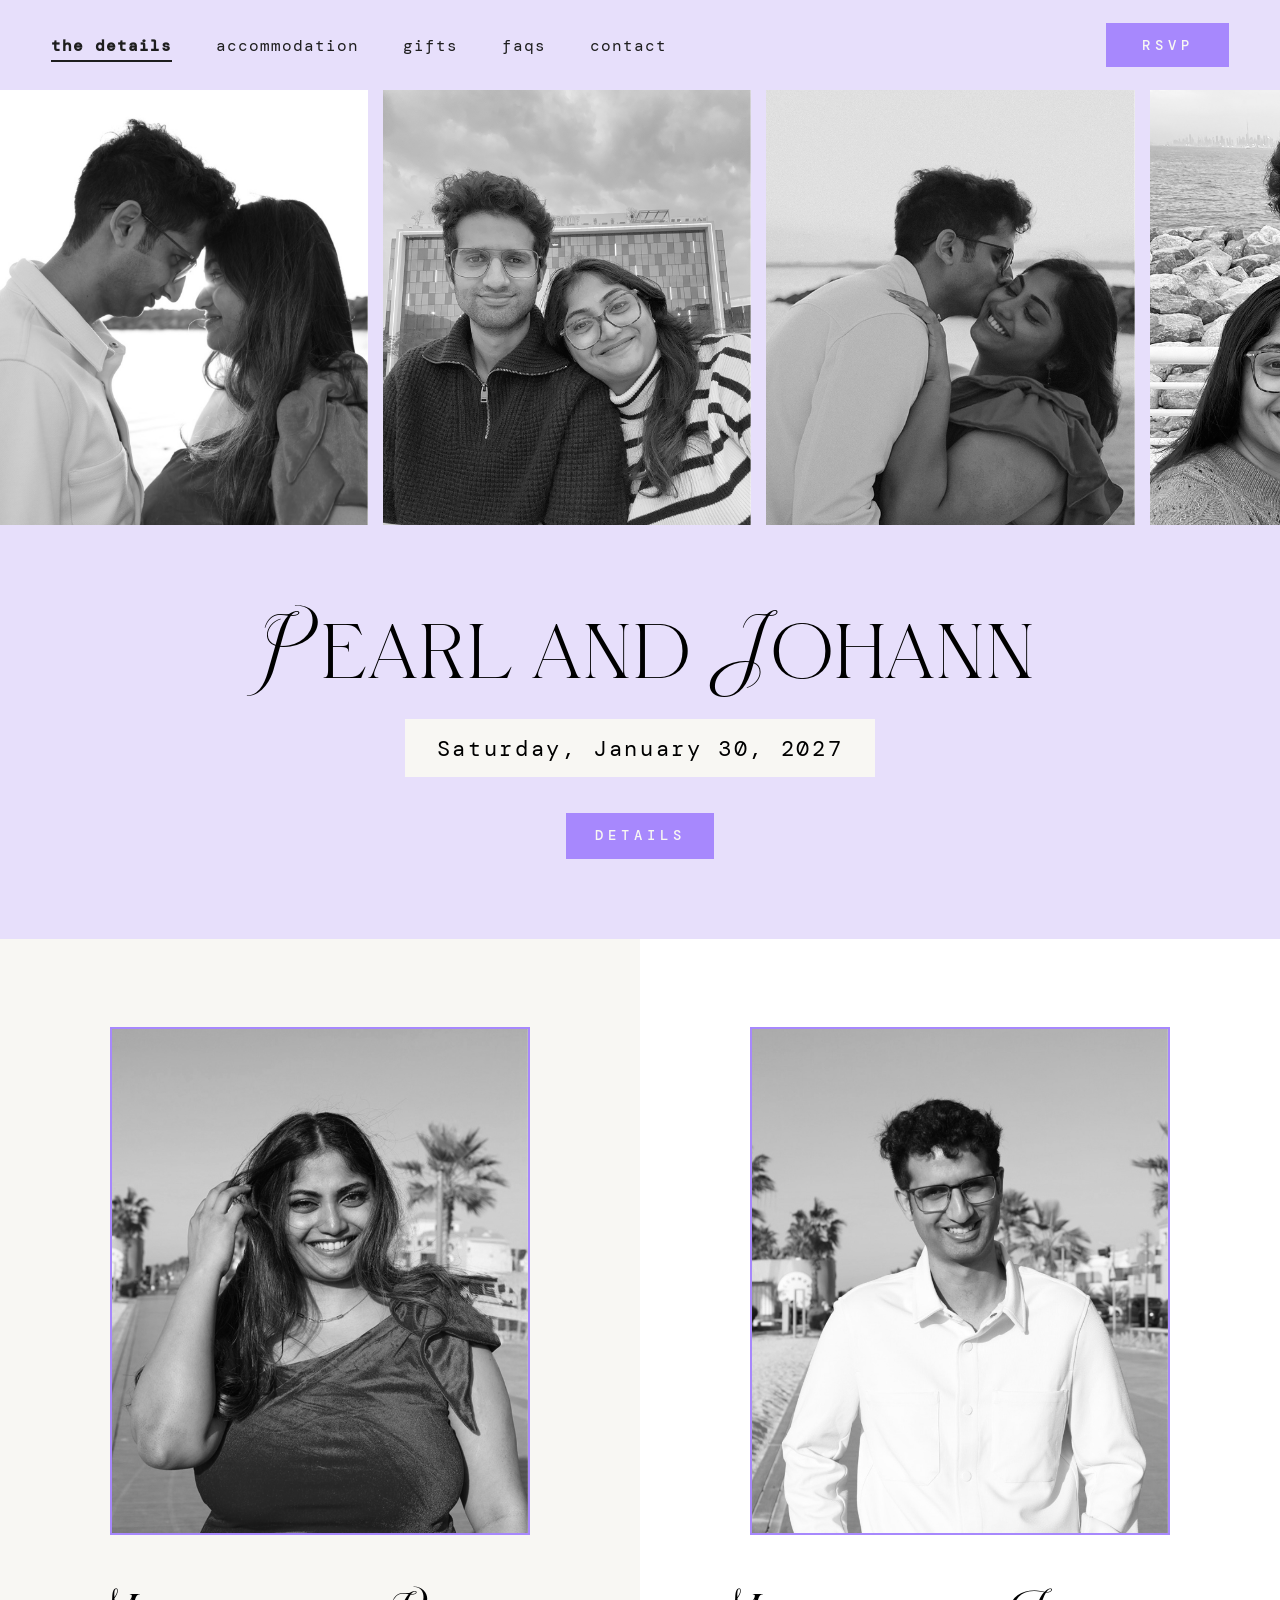
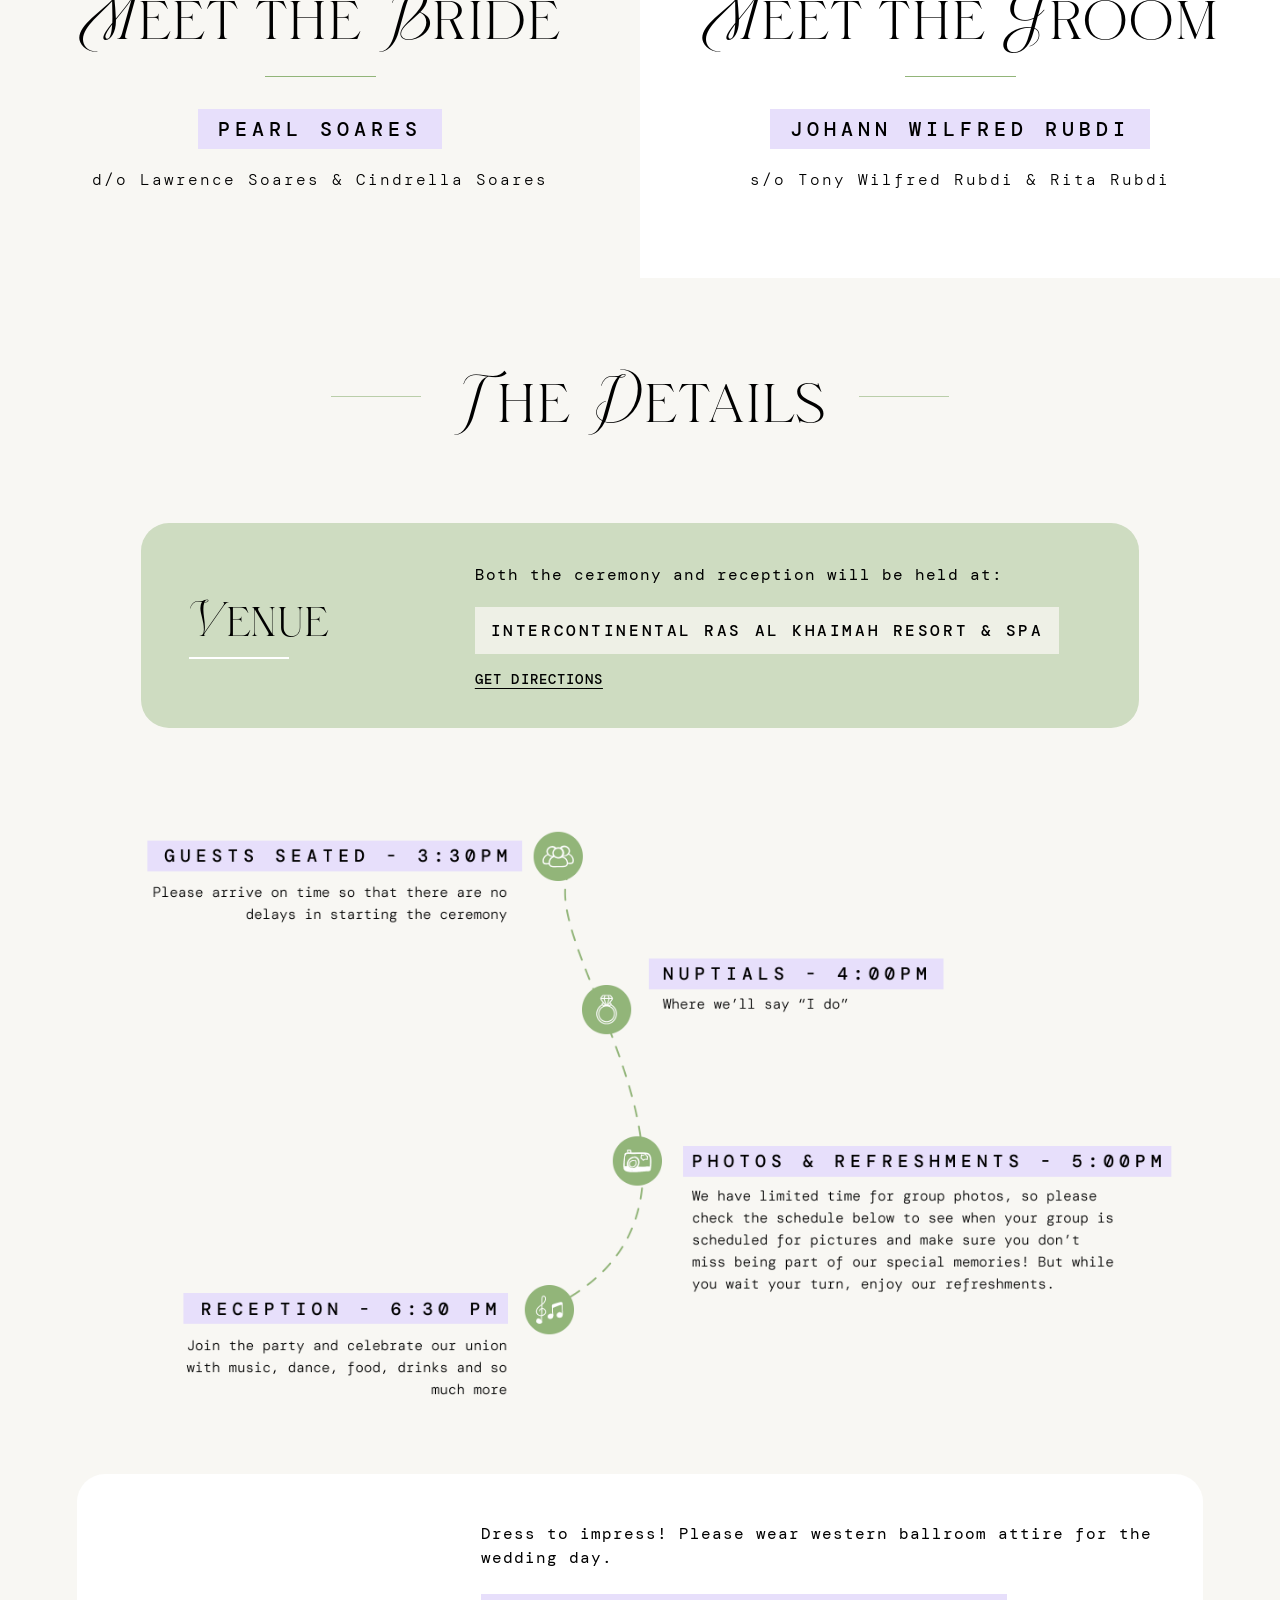
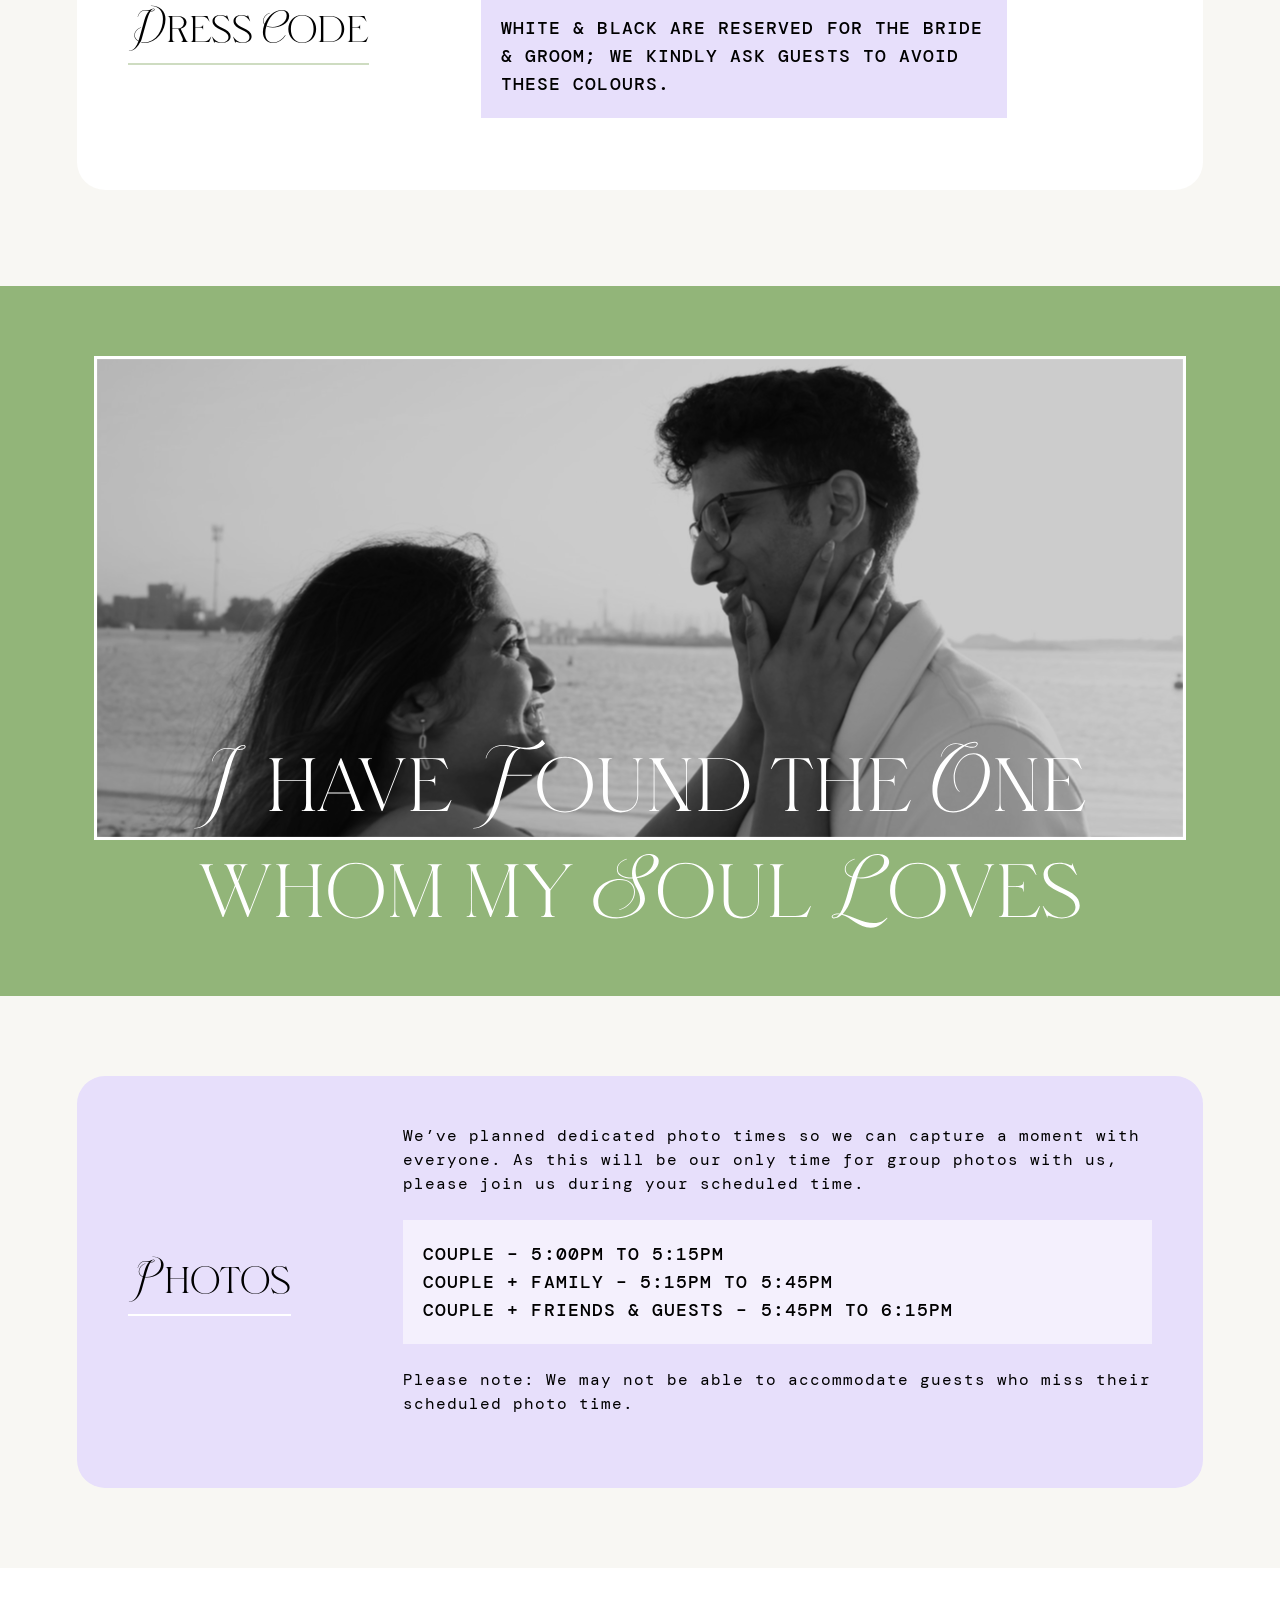
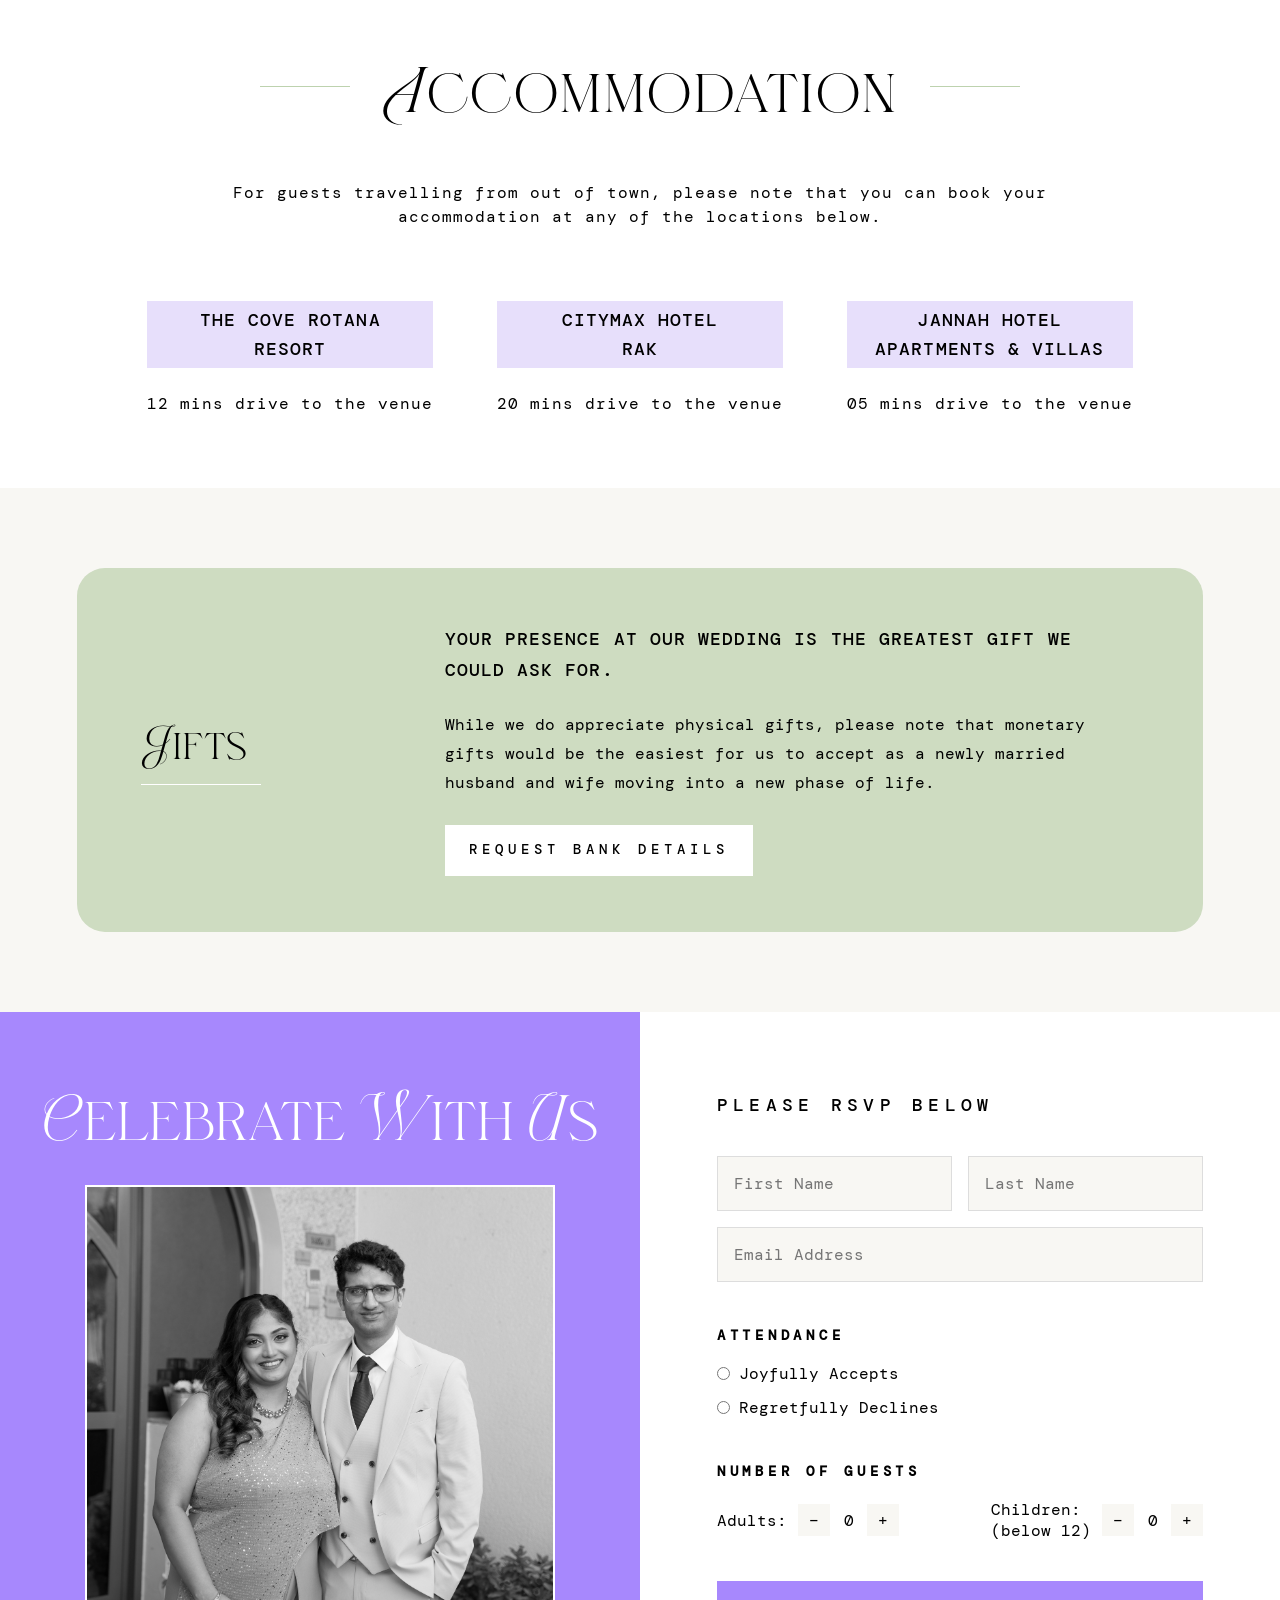
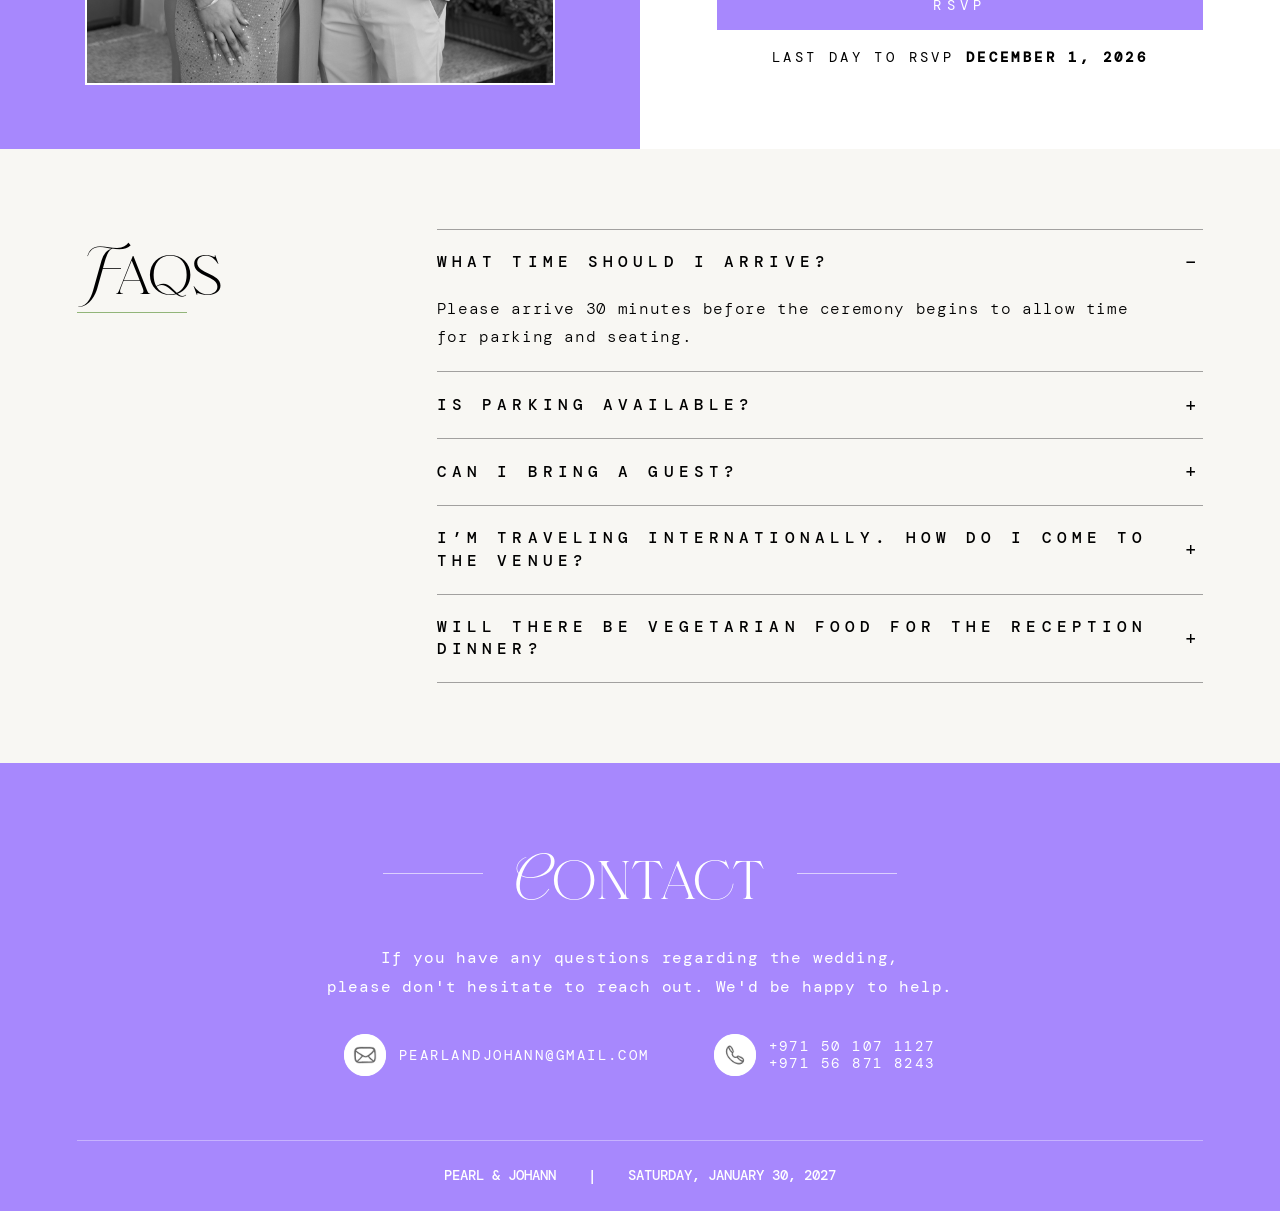
==== commit 4c633a06: "final" ====
--- a/index.html
+++ b/index.html
@@ -179,12 +179,12 @@
           </p>
           <div class="venue-address">
             INTERCONTINENTAL RAS AL KHAIMAH
-            MINA AL ARAB RESORT &amp; SPA
+            RESORT &amp; SPA
           </div>
           <a class="venue-map-link"
             href="https://www.google.com/maps/dir//InterContinental+Ras+Al+Khaimah+Mina+Al+Arab+Resort+%26+Spa,+an+IHG+Hotel,+Hayat+Island+-+Al+Riffa+-+Ras+Al+Khaimah"
             rel="noopener noreferrer" target="_blank">
-            FIND ON MAP
+            GET DIRECTIONS
           </a>
         </div>
       </div>
@@ -234,14 +234,13 @@
       </div>
       <div class="info-card-col-right">
         <p class="info-card-intro">
-          Dress to impress. Please wear western ballroom attire for the
+          Dress to impress! Please wear western ballroom attire for the
           <br />
           wedding day.
         </p>
         <div class="info-card-box info-card-box--dress">
           white &amp; black are reserved for the
-          bride &amp; groom. please refrain from wearing
-          white or black.
+          bride &amp; groom; we kindly ask guests to avoid these colours.
         </div>
       </div>
     </div>
@@ -270,12 +269,8 @@
       </div>
       <div class="info-card-col-right">
         <p class="info-card-intro">
-          As we have limited time for photos, we&rsquo;ve prepared a schedule outlining when each group will be taking
-          photos.
-          This will be the only time we will be present for group photos with our guests.
-        </p>
-        <p class="info-card-intro">
-          Please review the schedule and make sure you&rsquo;re present when your group is called.
+          We’ve planned dedicated photo times so we can capture a moment with everyone. 
+          As this will be our only time for group photos with us, please join us during your scheduled time.
         </p>
         <div class="info-card-box info-card-box--photos">
           COUPLE &ndash; 5:00PM TO 5:15PM
@@ -285,8 +280,7 @@
           COUPLE + FRIENDS &amp; GUESTS &ndash; 5:45PM TO 6:15PM
         </div>
         <p class="info-card-intro">
-          Please note: Unfortunately, due to time limitations, we may not be able to accommodate
-          anyone who misses their scheduled group photo.
+          Please note: We may not be able to accommodate guests who miss their scheduled photo time.
         </p>
       </div>
     </div>
@@ -398,7 +392,7 @@
           <p class="rsvp-label">
             ATTENDANCE
           </p>
-          <label class="radio-row">
+         <!-- <label class="radio-row">
             <input checked="" name="attendance" type="radio" value="I'll be there for the Nuptials" />
             <span>
               I'll be there for the Nuptials
@@ -409,17 +403,17 @@
             <span>
               I'll be there for the Reception
             </span>
-          </label>
+          </label>-->
           <label class="radio-row">
-            <input name="attendance" type="radio" value="I'll be there for both" />
+            <input name="attendance" type="radio" value="Joyfully Accepts" />
             <span>
-              I'll be there for both
+              Joyfully Accepts
             </span>
           </label>
           <label class="radio-row">
-            <input name="attendance" type="radio" value="I won't be attending" />
+            <input name="attendance" type="radio" value="Regretfully Declines" />
             <span>
-              I won't be attending
+              Regretfully Declines
             </span>
           </label>
         </div>
@@ -488,9 +482,6 @@
       </h2>
       <span class="faq-title-line">
       </span>
-      <p class="faq-subtitle">
-        WE'VE GOT ANSWERS
-      </p>
     </div>
     <div class="faq-list">
       <div class="faq-item">
--- a/css/style.css
+++ b/css/style.css
@@ -376,7 +376,6 @@
   filter: grayscale(100%);
   transition: filter 0.5s ease;
 }
-
 .meet-photo-wrap:hover .meet-photo,
 .meet-photo-wrap.is-colored .meet-photo {
   filter: grayscale(0%);
@@ -710,11 +709,12 @@
   }
 
   .meet-name-pill {
-    font-size: clamp(.7rem, 15vw, .8rem);
+    font-size: 0.95rem;
   }
 
   .meet-parent {
-    font-size: clamp(.6rem, 15vw, .8rem);
+    font-size: var(--fs-small);
+    line-height: 22px;
   }
 
   .meet-photo-wrap {
@@ -1532,6 +1532,11 @@
     line-height: 1.7;
   }
 
+  .faq-answer li {
+    font-size: var(--fs-small) !important;
+    line-height: 1.7;
+  }
+
   .contact-section {
     padding: 3.5rem 6vw 0;
   }
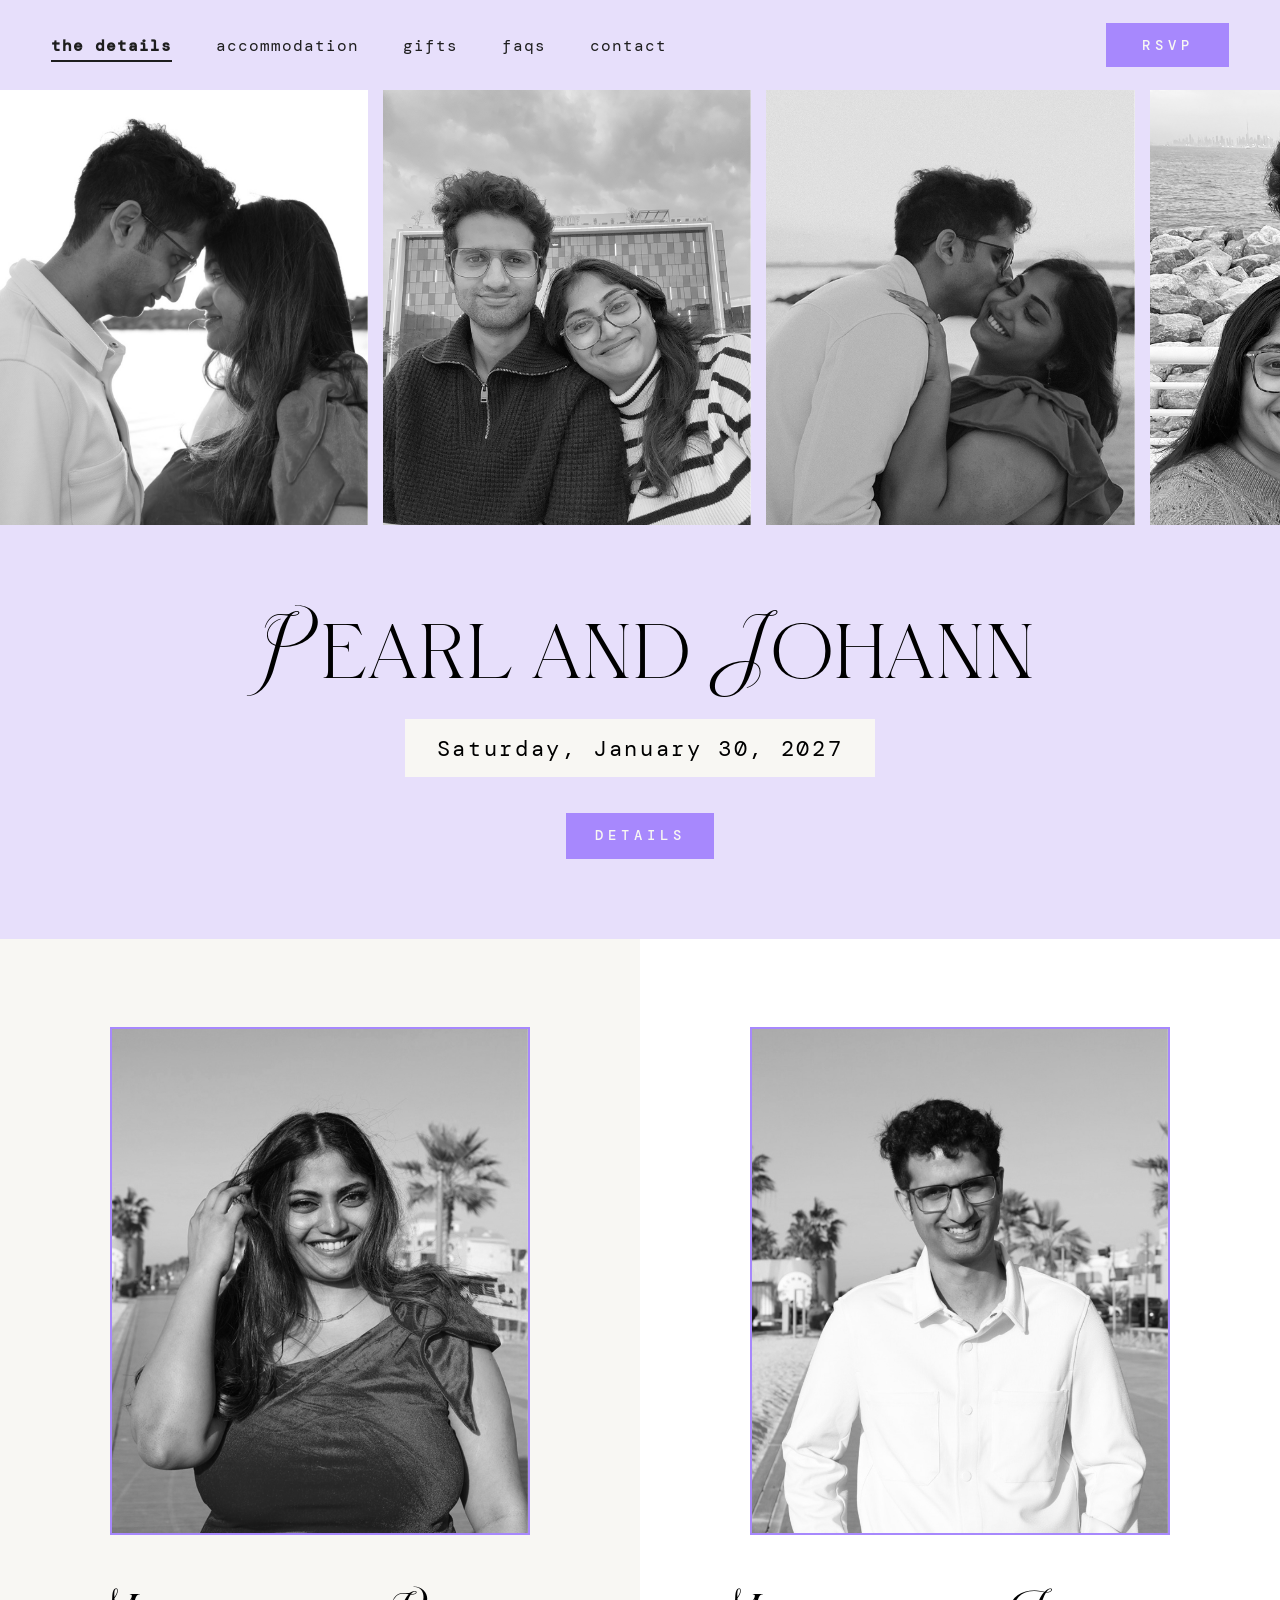
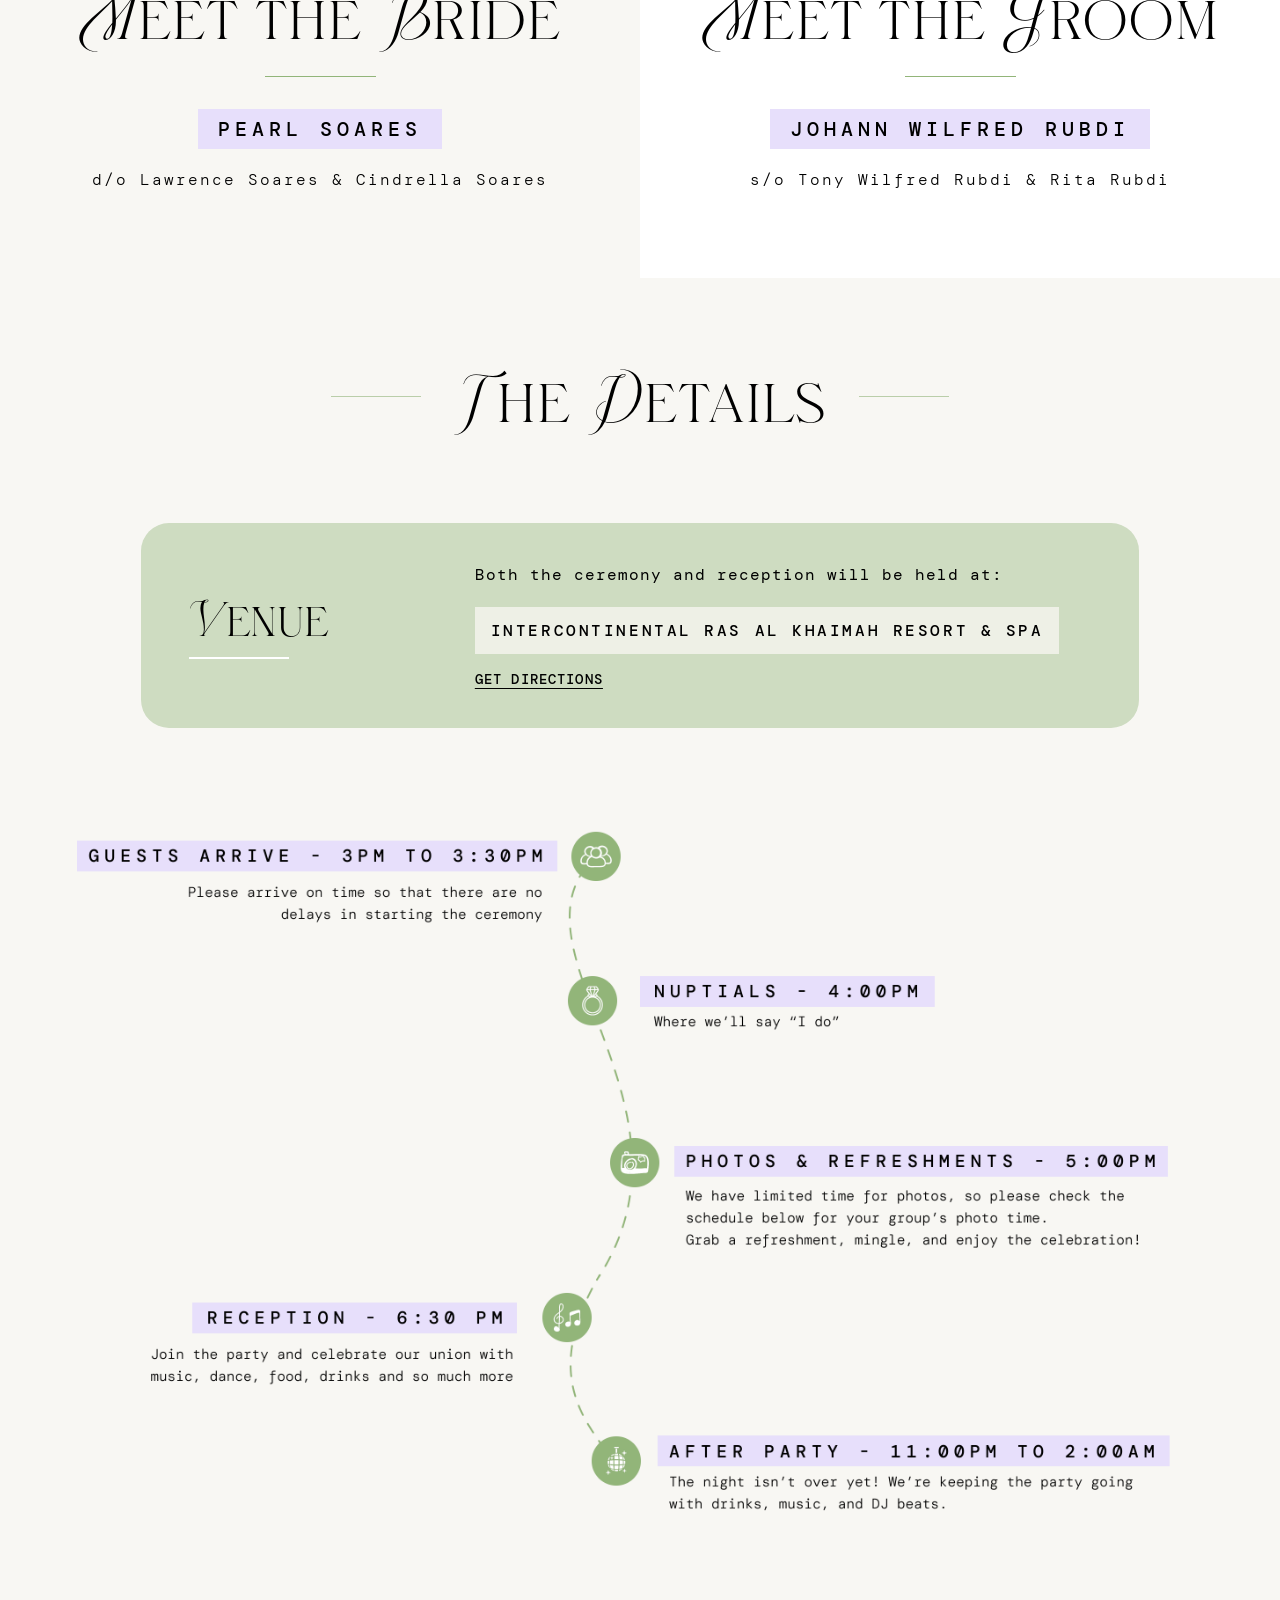
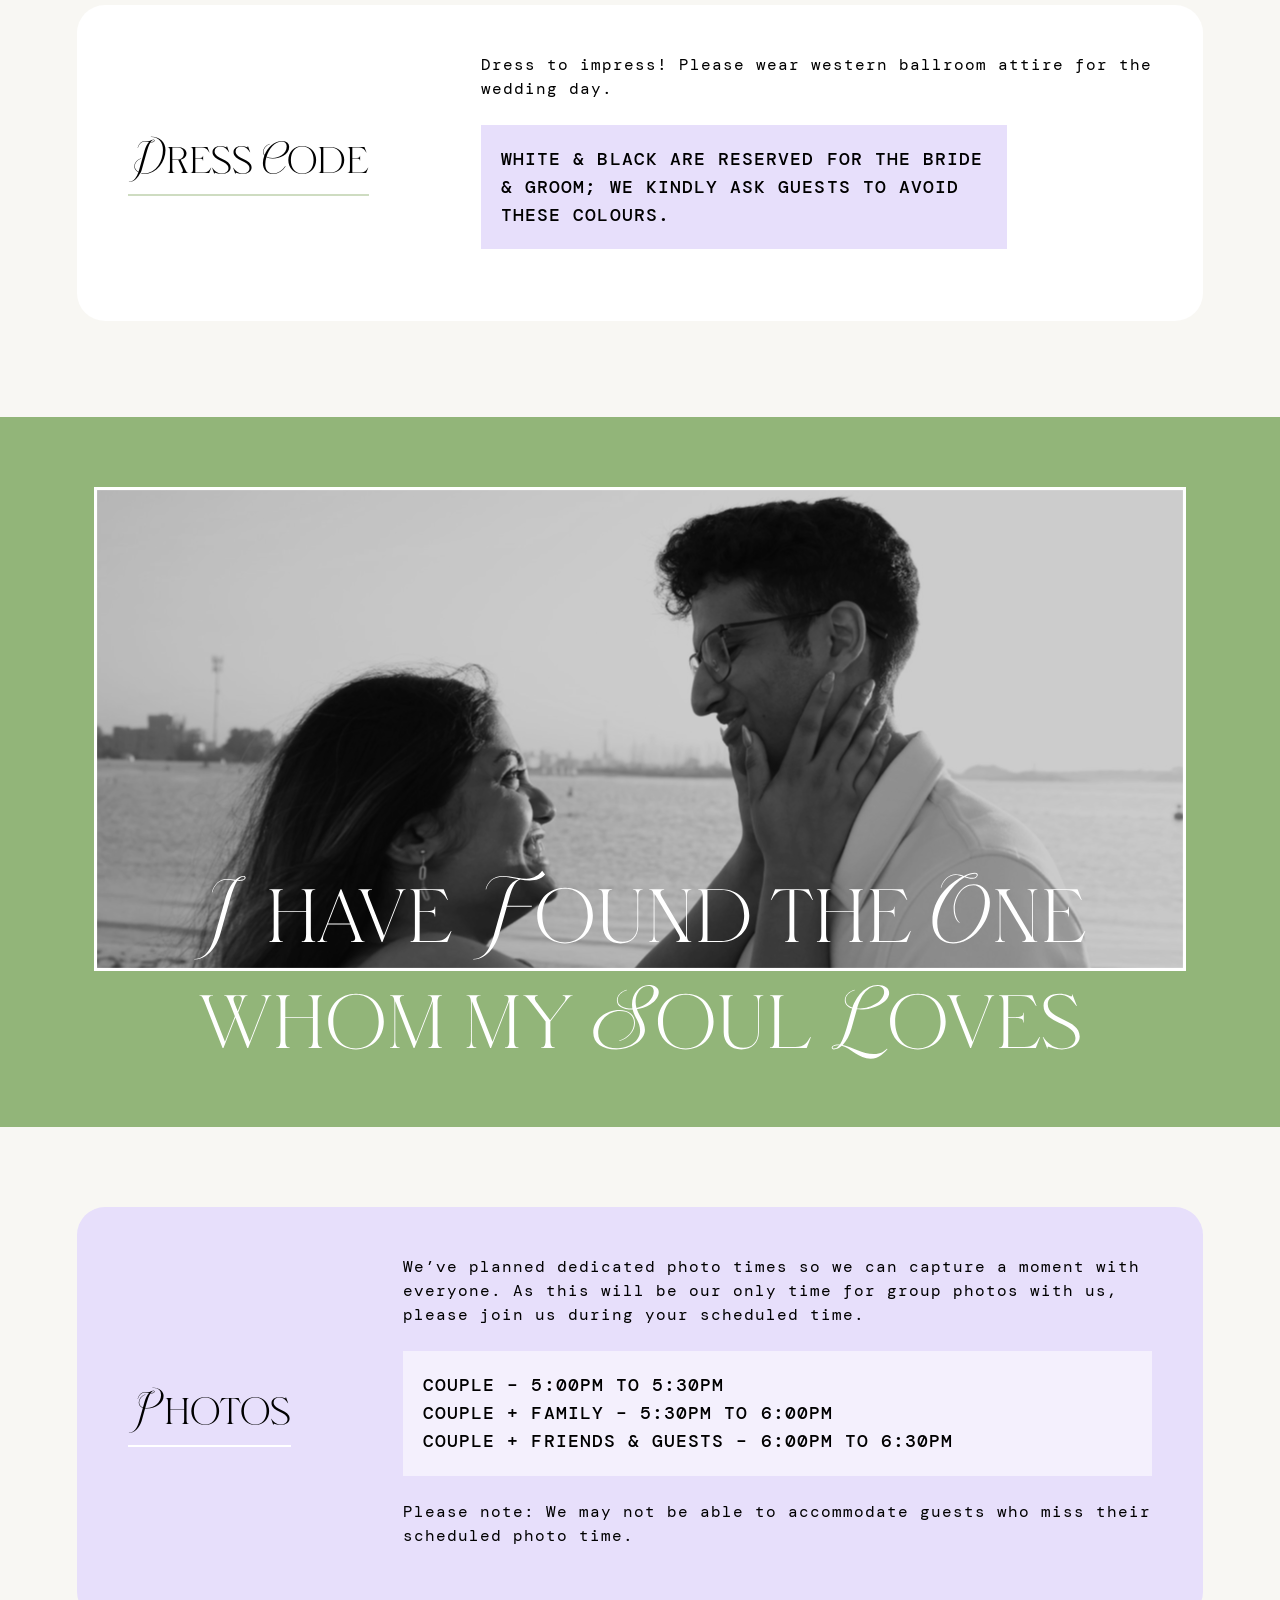
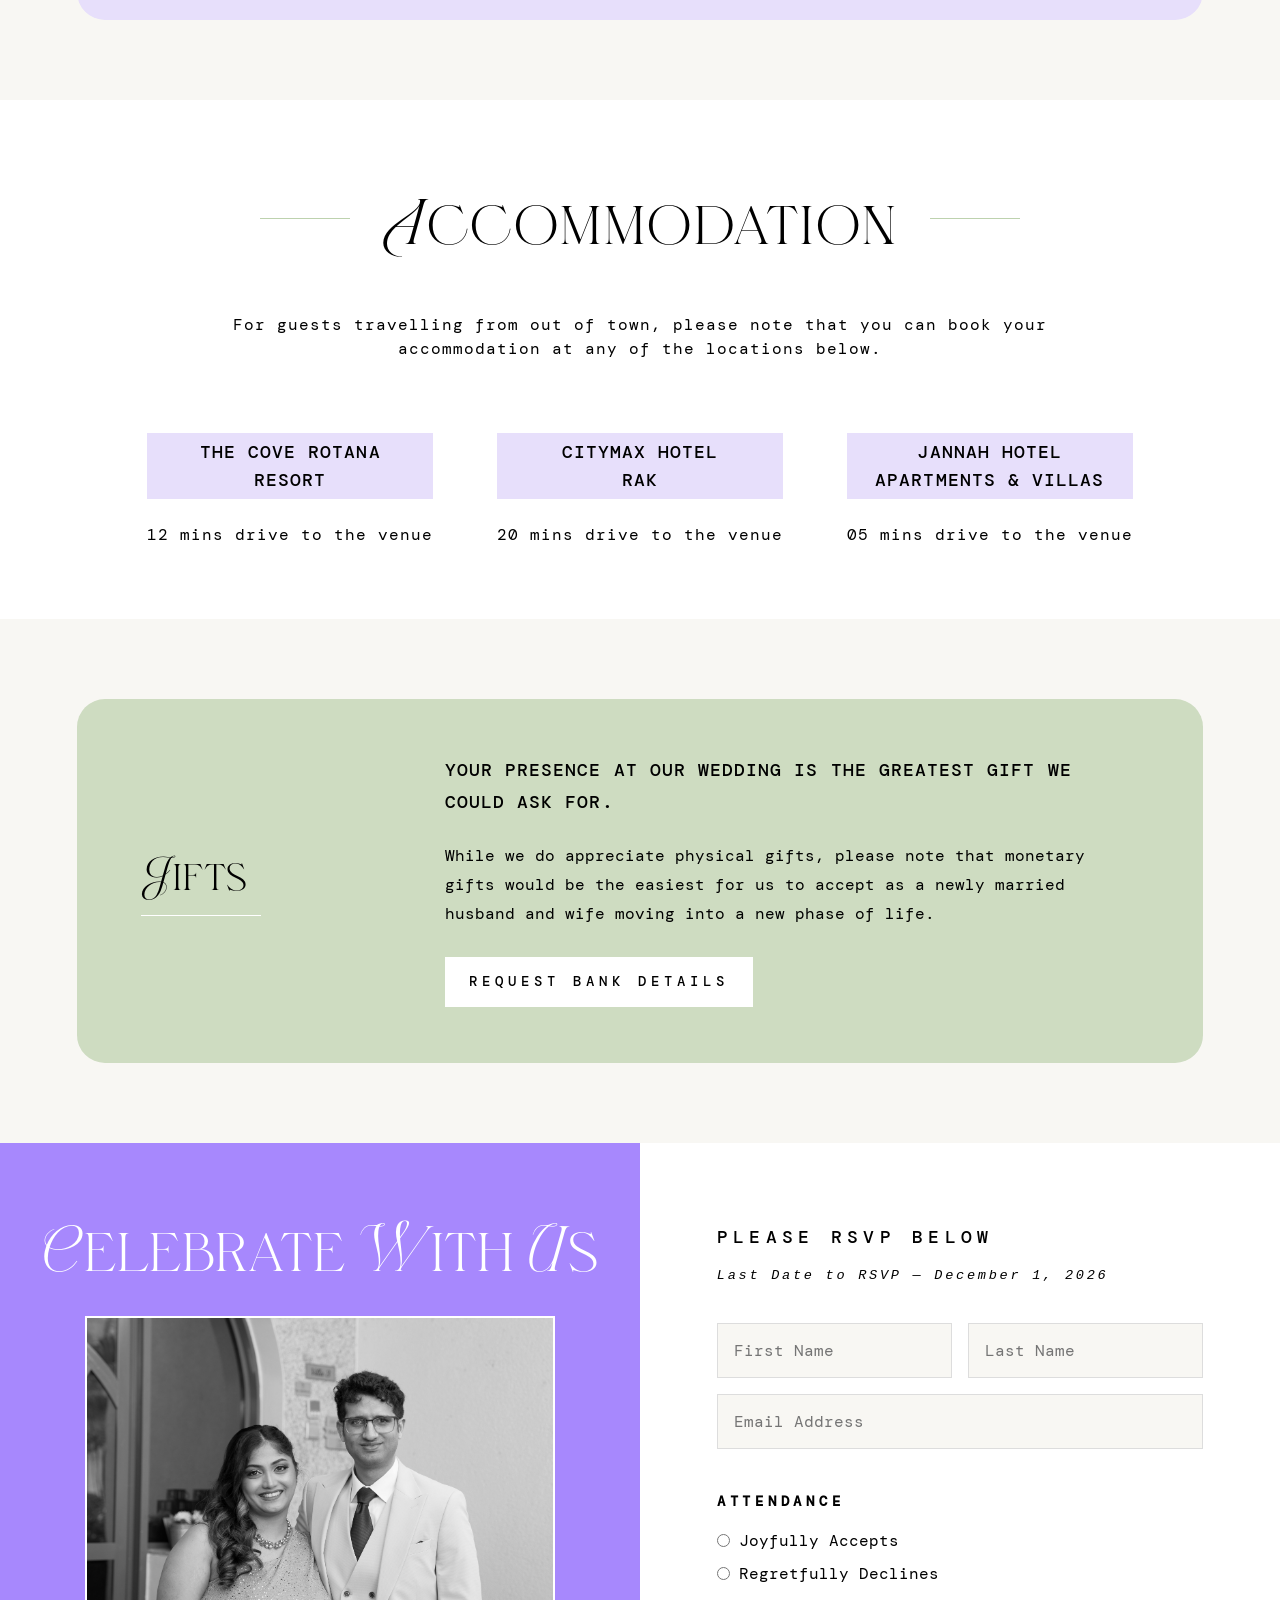
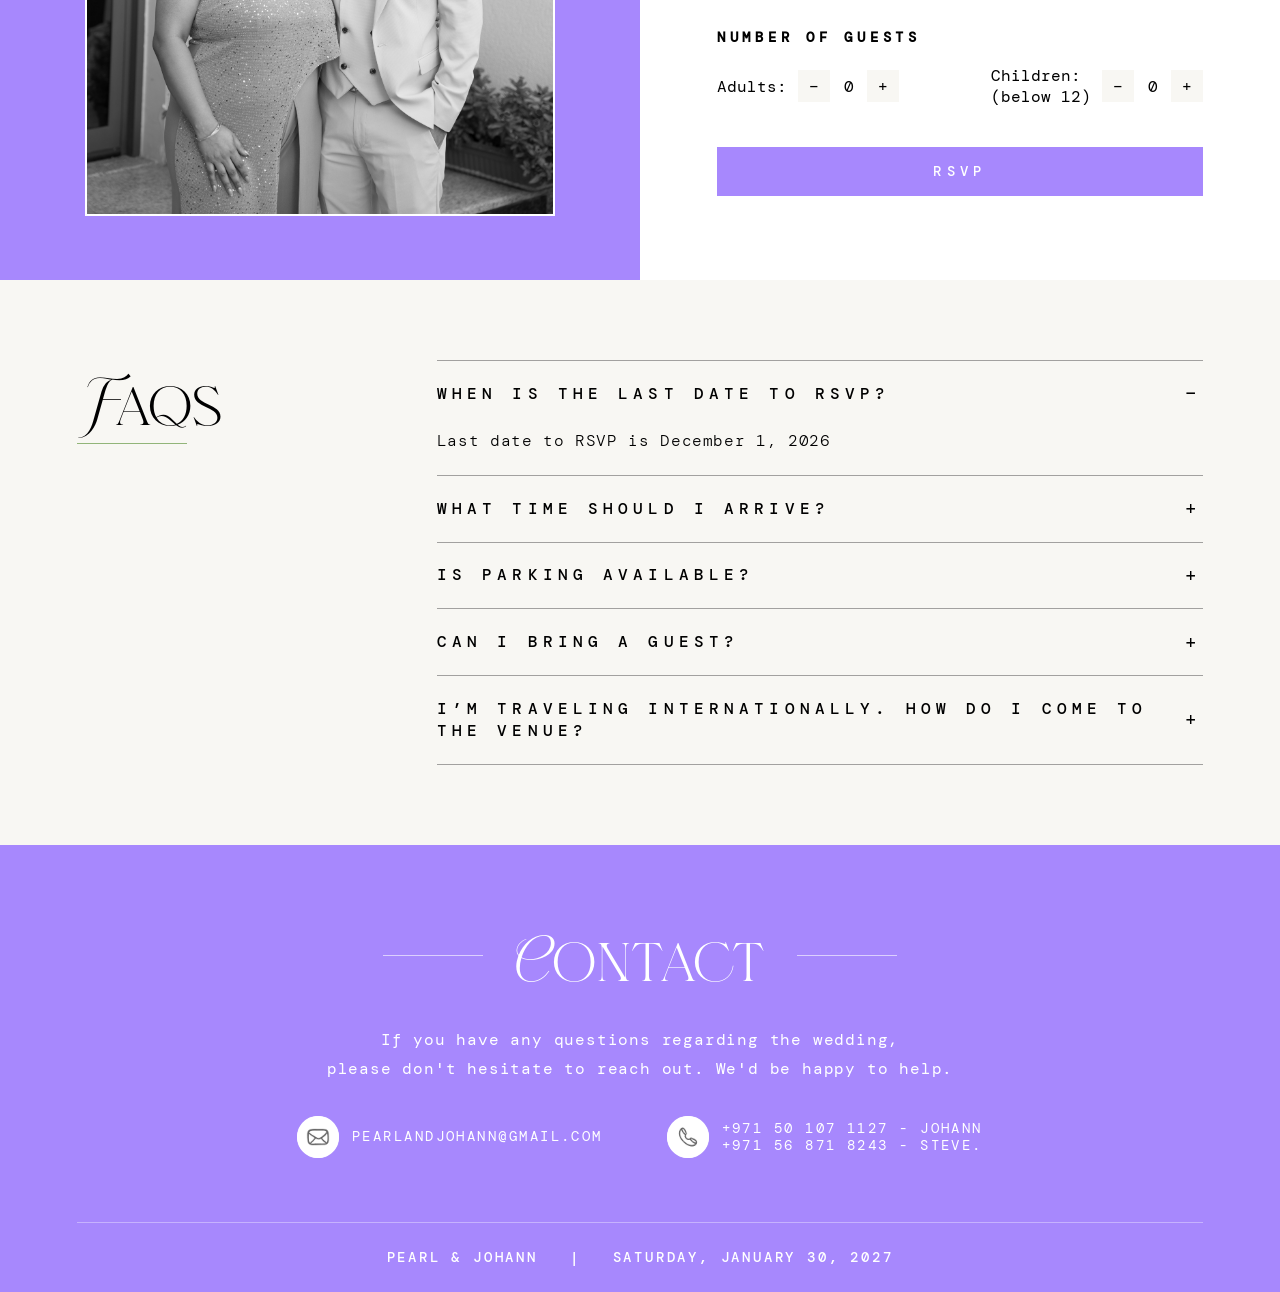
==== commit db7b0b85: "pearls chanegs" ====
--- a/index.html
+++ b/index.html
@@ -273,11 +273,11 @@
           As this will be our only time for group photos with us, please join us during your scheduled time.
         </p>
         <div class="info-card-box info-card-box--photos">
-          COUPLE &ndash; 5:00PM TO 5:15PM
+          COUPLE &ndash; 5:00PM TO 5:30PM
           <br />
-          COUPLE + FAMILY &ndash; 5:15PM TO 5:45PM
+          COUPLE + FAMILY &ndash; 5:30PM TO 6:00PM
           <br />
-          COUPLE + FRIENDS &amp; GUESTS &ndash; 5:45PM TO 6:15PM
+          COUPLE + FRIENDS &amp; GUESTS &ndash; 6:00PM TO 6:30PM
         </div>
         <p class="info-card-intro">
           Please note: We may not be able to accommodate guests who miss their scheduled photo time.
@@ -383,6 +383,9 @@
         <h3 class="rsvp-form-title">
           PLEASE RSVP BELOW
         </h3>
+        <i class="rsvp-deadline">
+        Last Date to RSVP &mdash; December 1, 2026
+        </i>
         <div class="rsvp-name-row">
           <input name="firstName" placeholder="First Name" required="" type="text" />
           <input name="lastName" placeholder="Last Name" required="" type="text" />
@@ -463,12 +466,6 @@
         <button class="rsvp-submit" type="submit">
           RSVP
         </button>
-        <p class="rsvp-deadline">
-          LAST DAY TO RSVP
-          <span class="rsvp-deadline-date">
-            DECEMBER 1, 2026
-          </span>
-        </p>
       </form>
     </div>
   </section>
@@ -487,7 +484,7 @@
       <div class="faq-item">
         <button class="faq-question" type="button">
           <span>
-            WHAT TIME SHOULD I ARRIVE?
+            WHEN IS THE LAST DATE TO RSVP?
           </span>
           <span class="faq-icon">
             &minus;
@@ -495,8 +492,22 @@
         </button>
         <div class="faq-answer is-open">
           <p>
-            Please arrive 30 minutes before the ceremony begins to allow time
-            for parking and seating.
+            Last date to RSVP is December 1, 2026 
+          </p>
+        </div>
+      </div>
+      <div class="faq-item">
+        <button class="faq-question" type="button">
+          <span>
+            WHAT TIME SHOULD I ARRIVE? 
+          </span>
+          <span class="faq-icon">
+            +
+          </span>
+        </button>
+        <div class="faq-answer">
+          <p>
+            Please arrive by 3:00pm - 3:30pm to allow time for parking and seating.
           </p>
         </div>
       </div>
@@ -565,20 +576,6 @@
           </ul>
         </div>
       </div>
-      <div class="faq-item">
-        <button class="faq-question" type="button">
-          <span>
-            WILL THERE BE VEGETARIAN FOOD FOR THE RECEPTION DINNER?
-          </span>
-          <span class="faq-icon">
-            +
-          </span>
-        </button>
-        <div class="faq-answer">
-          <p>
-            Yes, there will be options for both vegetarian and non-vegetarian.
-          </p>
-        </div>
       </div>
     </div>
   </section>
@@ -609,14 +606,14 @@
           PEARLANDJOHANN@GMAIL.COM
         </span>
       </a>
-      <a class="contact-item" href="tel:+971501071127">
+      <div class="contact-item">
         <span class="contact-icon">
           <img alt="" src="assets/icons/phone.png" />
         </span>
         <span>
-          +971 50 107 1127 <br> +971 56 871 8243
+          +971 50 107 1127 - JOHANN<br>+971 56 871 8243 - STEVE. 
        </span>
-      </a>
+      </div>
     </div>
     <div class="contact-footer">
       <span>
--- a/css/style.css
+++ b/css/style.css
@@ -941,7 +941,7 @@
   font-size: 1.1rem;
   font-weight: 500;
   letter-spacing: 0.3em;
-  margin-bottom: 2.5rem;
+  margin-bottom: 1rem;
 }
 
 .rsvp-name-row {
@@ -1026,6 +1026,7 @@
   color: #ffffff;
   font-family: var(--font-mono);
   font-size: var(--fs-small);
+  font-weight: 500;
   letter-spacing: 0.4em;
   cursor: pointer;
 }
@@ -1036,10 +1037,14 @@
 
 .rsvp-deadline {
   margin-top: 1.2rem;
-  text-align: center;
+  text-align: left;
   font-family: var(--font-mono);
   font-size: var(--fs-small);
-  letter-spacing: 0.25em;
+  letter-spacing: 0.20em;
+  display: flex;
+  max-width: 100%;
+  font-weight: 500;
+  margin-bottom: 2.5rem;
 }
 
 .rsvp-deadline-date {
@@ -1172,10 +1177,12 @@
 
   .rsvp-deadline {
     margin-top: 1.2rem;
+    max-width: 100%;
     text-align: center;
+    justify-content: center;
     font-family: var(--font-mono);
     font-size: var(--fs-micro);
-    letter-spacing: 0.25em;
+    letter-spacing: 0.20em;
   }
 
 }
@@ -1448,12 +1455,11 @@
   align-items: center;
   gap: 2rem;
   font-family: var(--font-mono);
-  letter-spacing: 0.1em;
+  letter-spacing: 0.2em;
   font-family: DM Mono;
   font-weight: 500;
   font-size: 14px;
   line-height: 155%;
-  letter-spacing: 0px;
   text-align: right;
 }
 
@@ -1571,7 +1577,7 @@
 
   .contact-item {
     font-size: 14px;
-    align-items: center;
+    align-items:center;
   }
 
   .contact-icon {
@@ -1584,8 +1590,8 @@
     gap: 0.5rem 1rem;
     font-size: 11px;
     line-height: 1.8;
-  }
-
+    letter-spacing: 0px;
+  }
 }
 
 .venue-section {
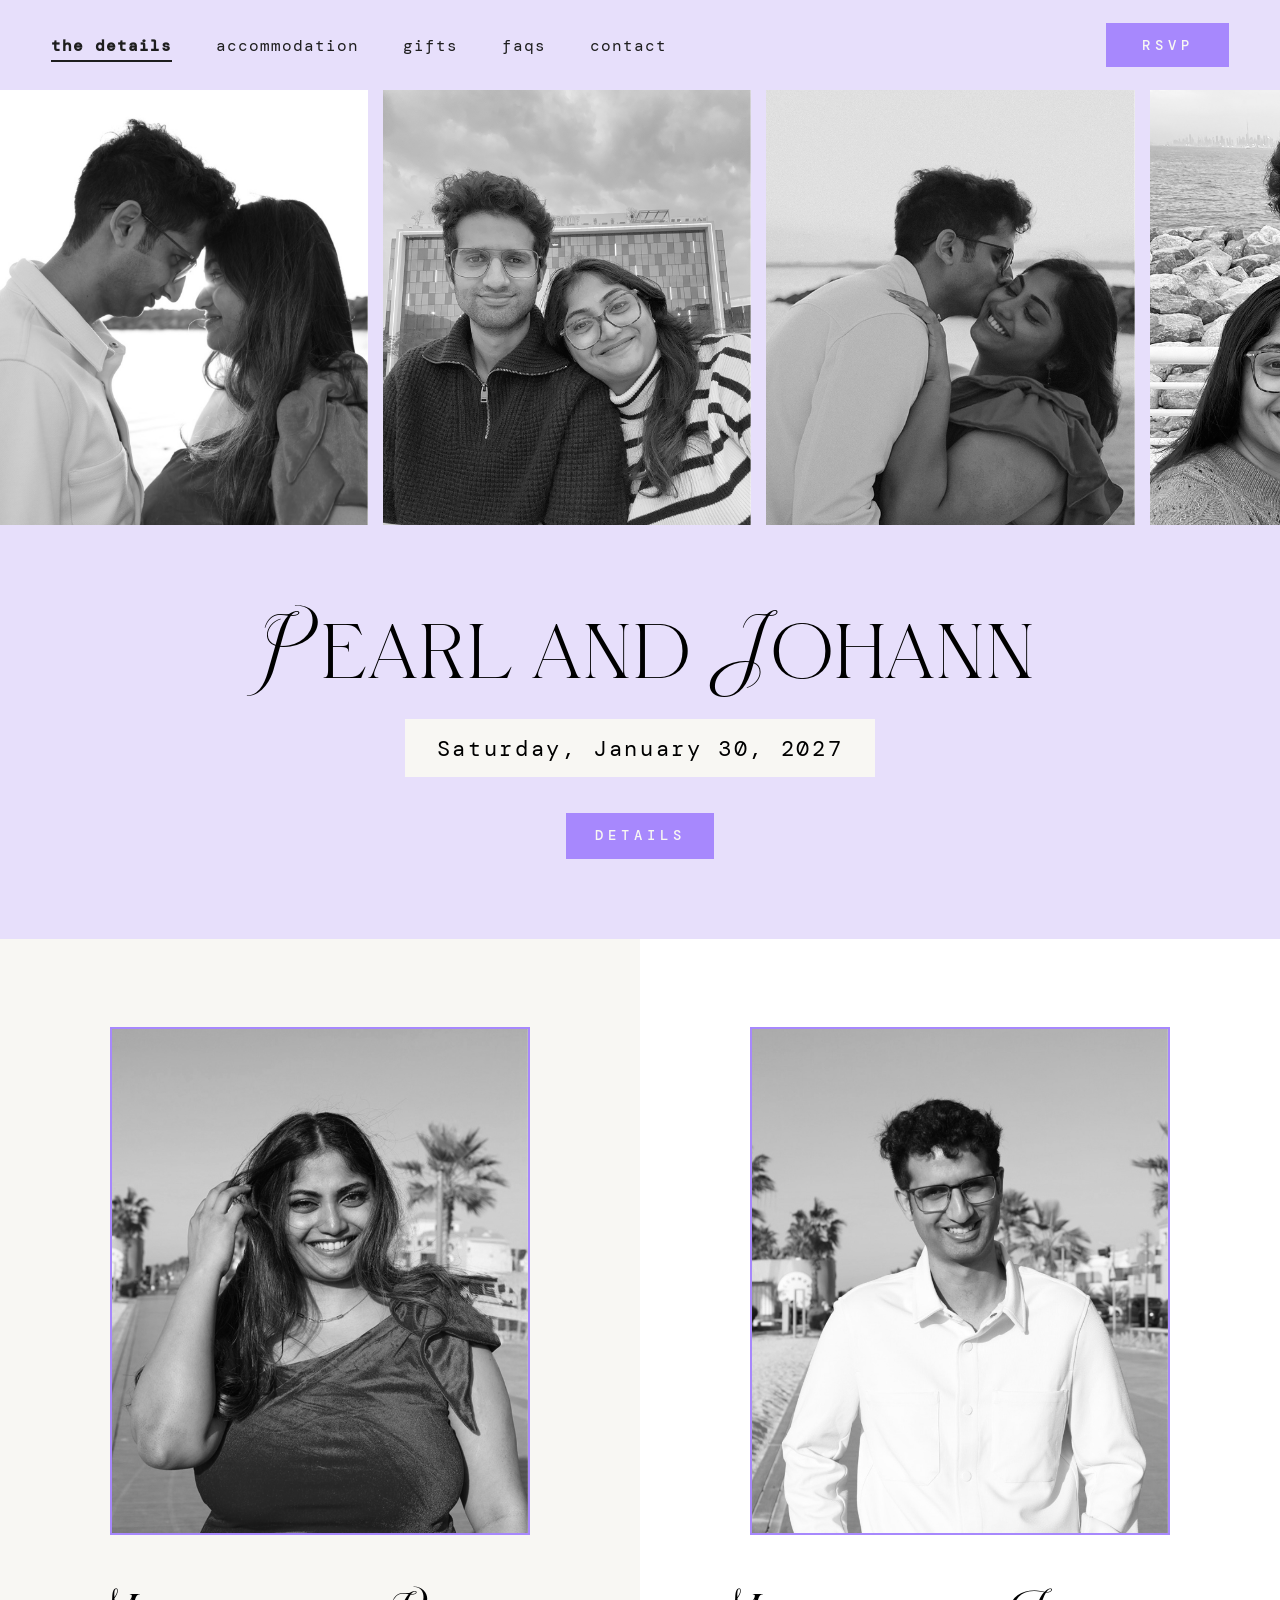
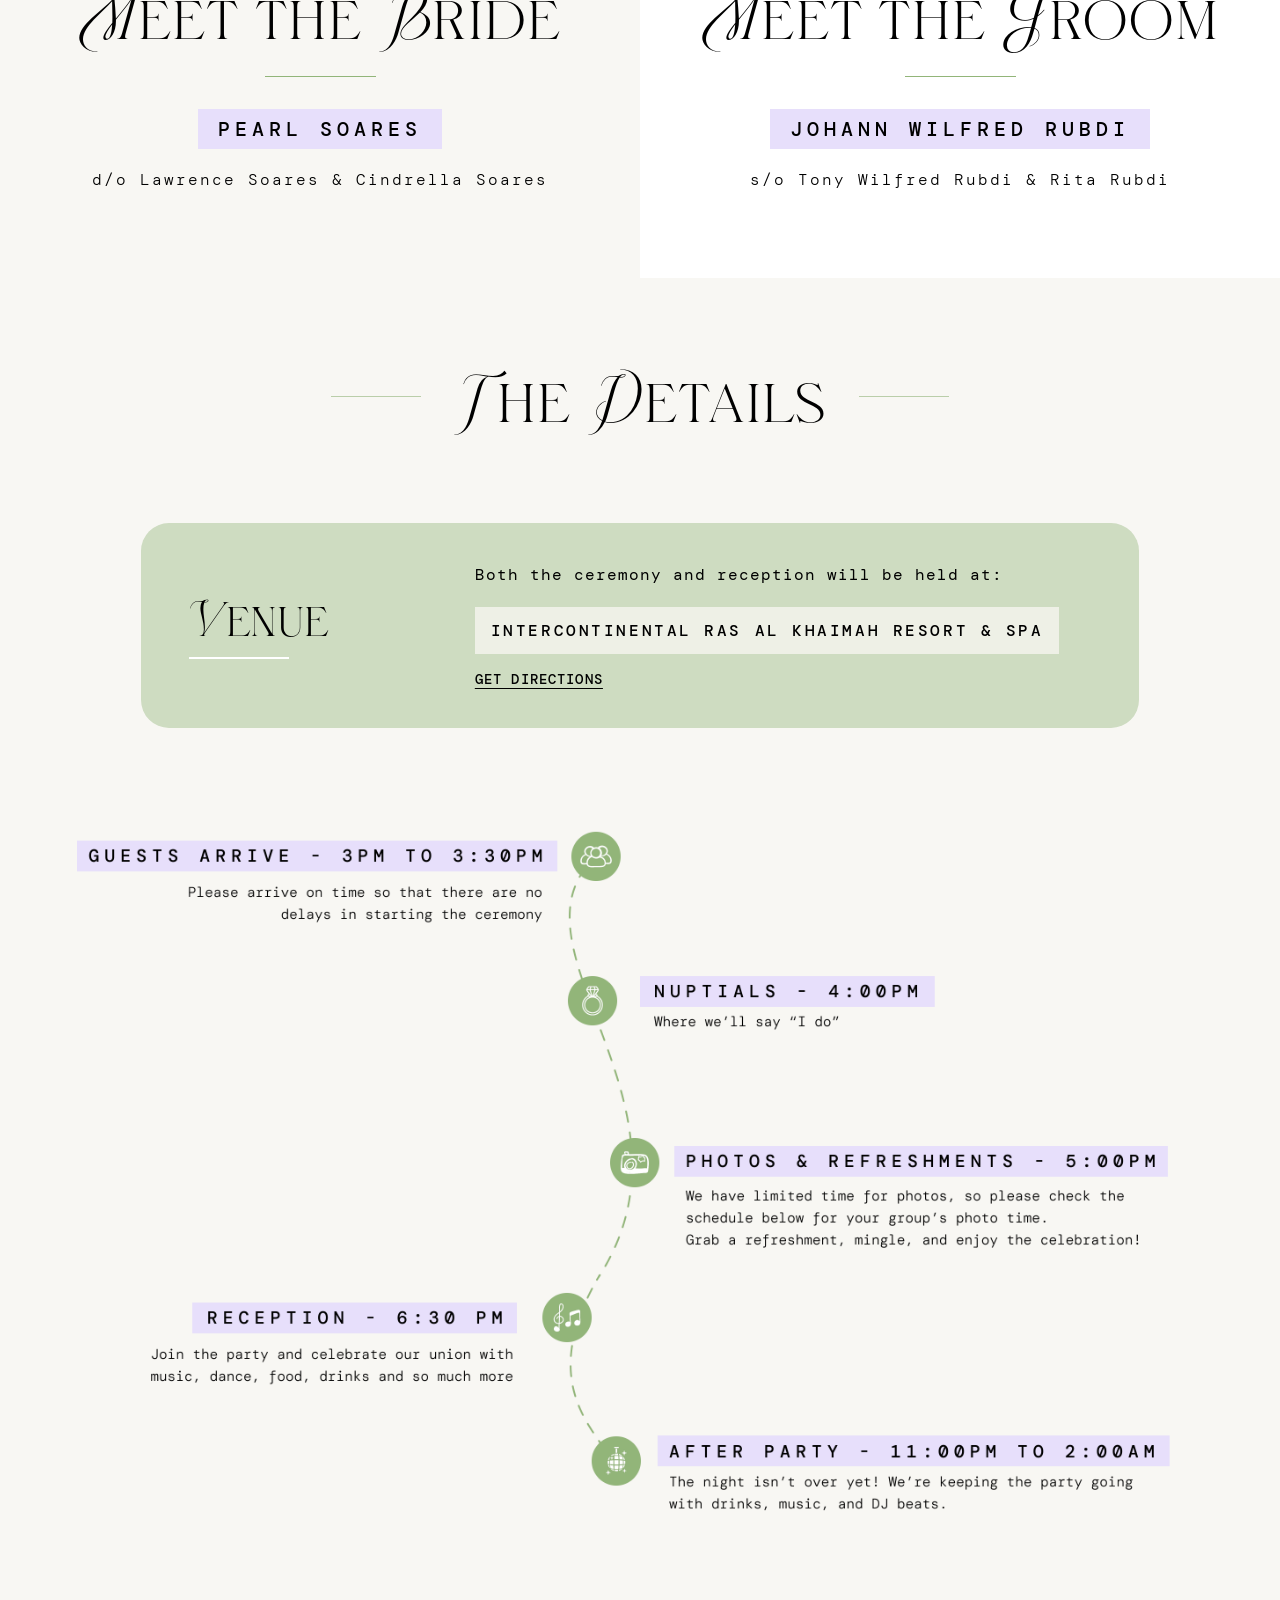
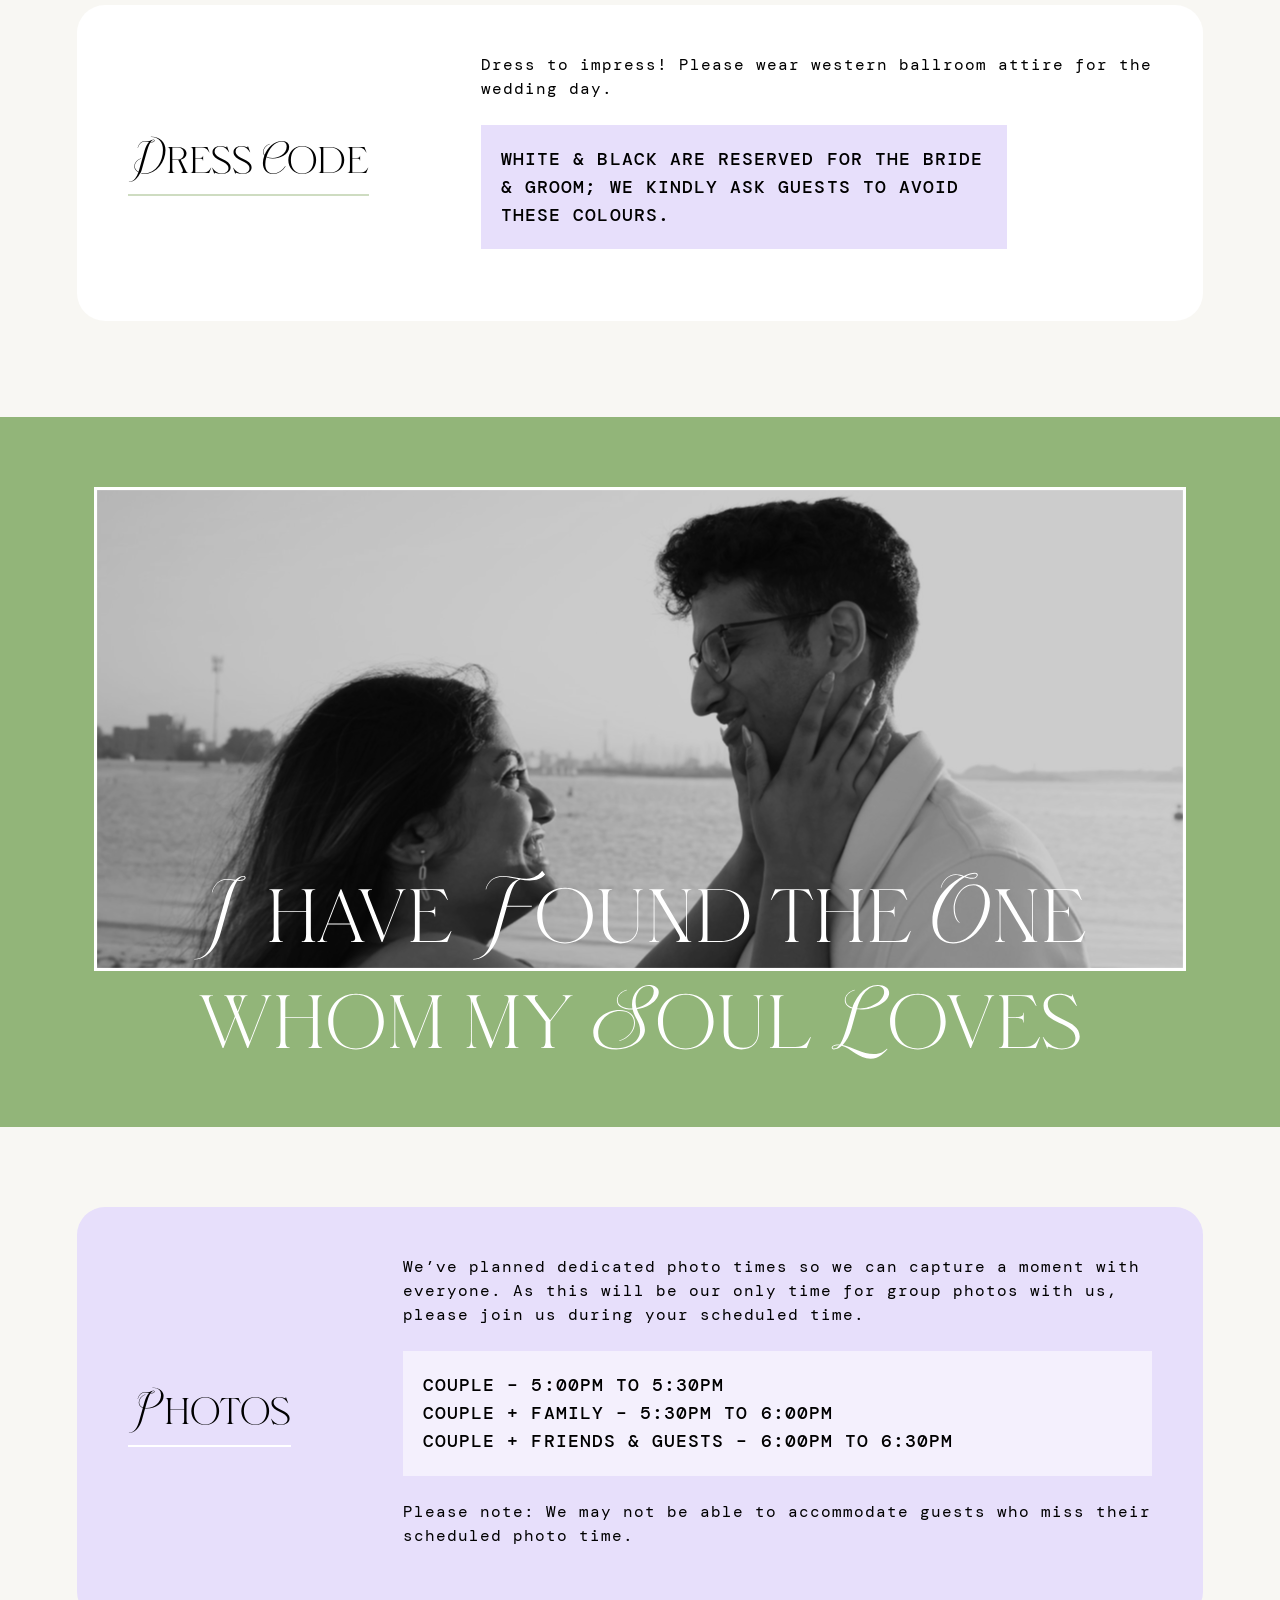
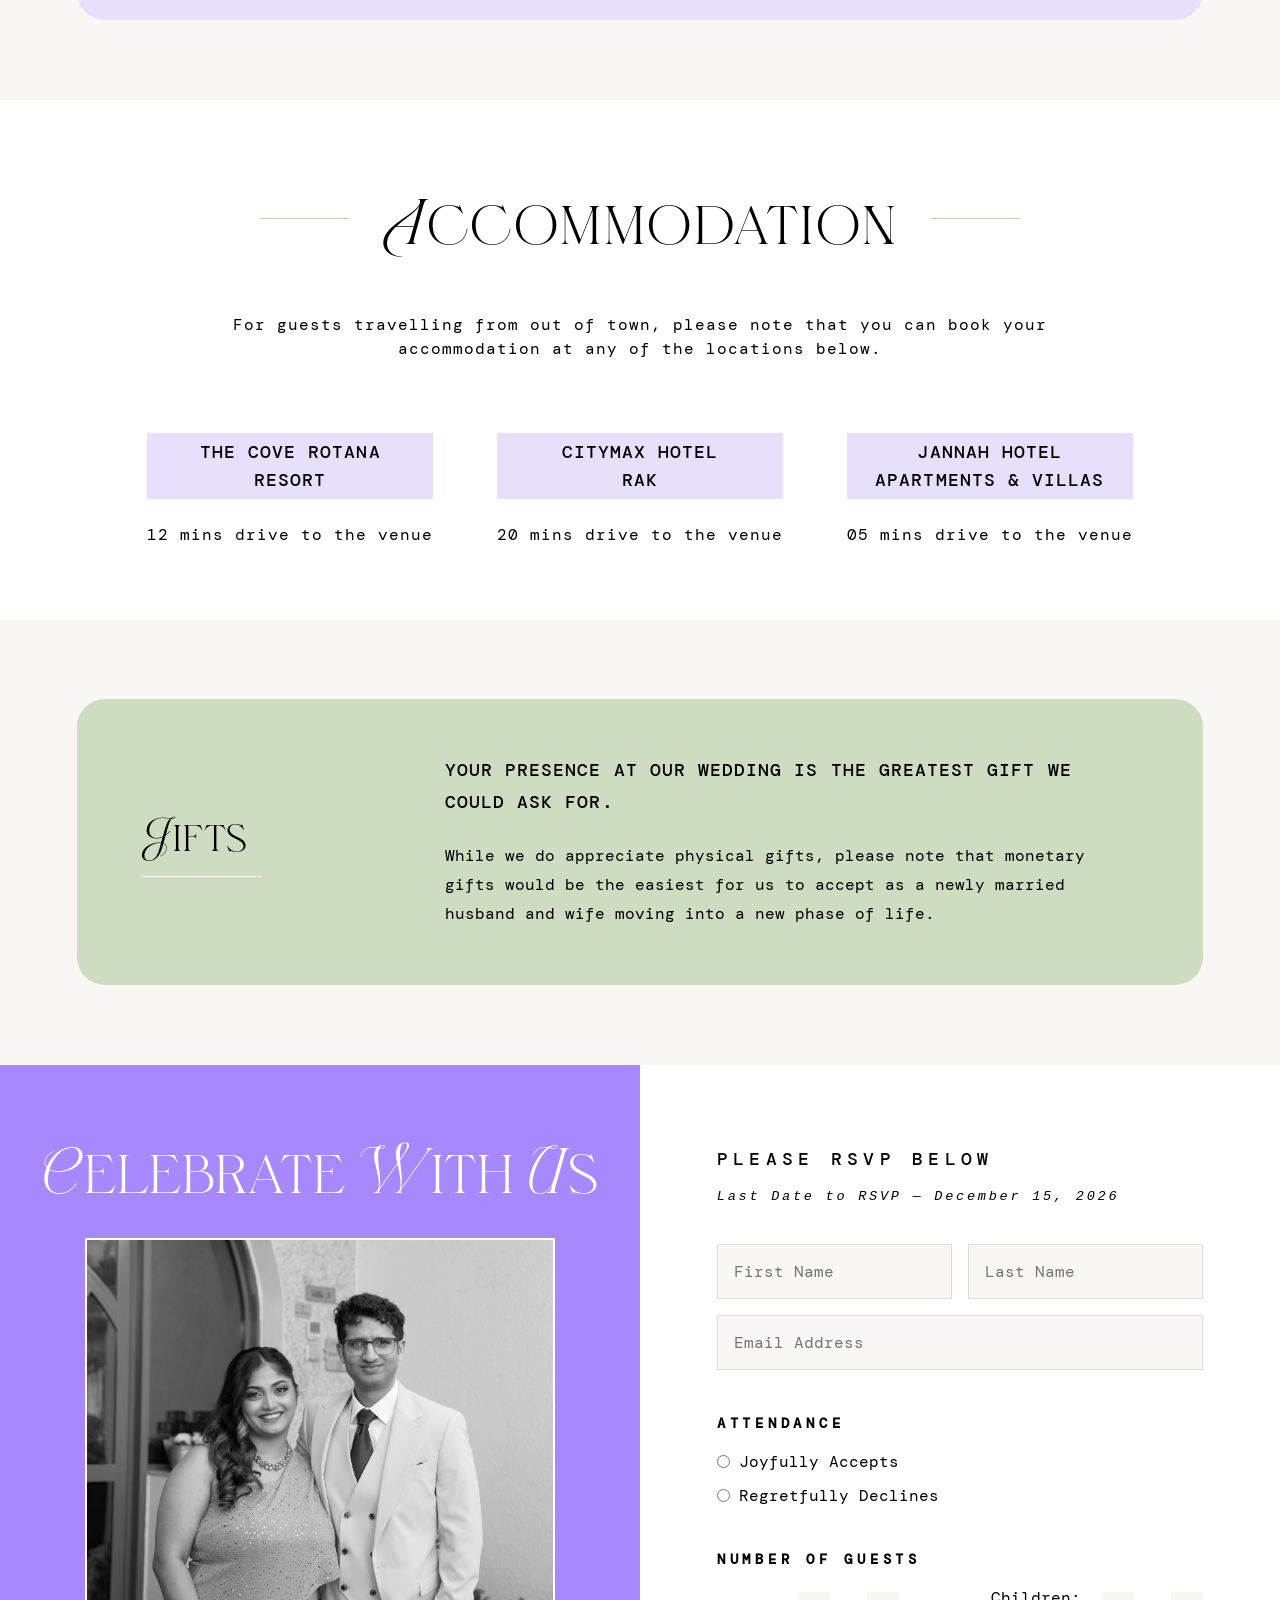
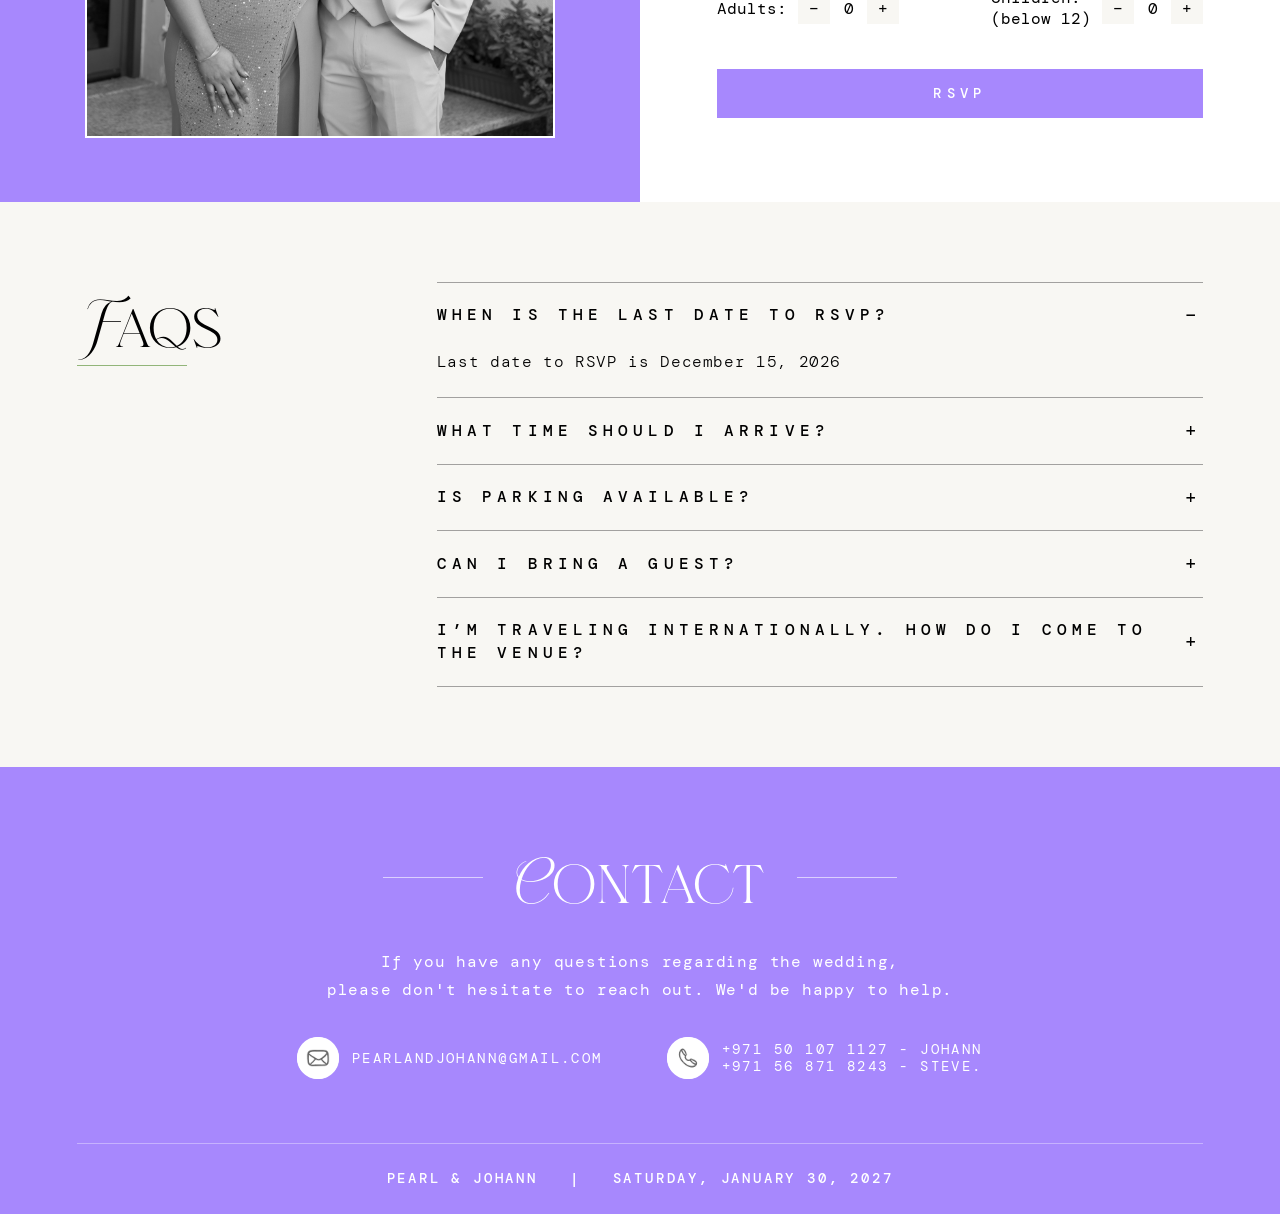
==== commit 945e5a33: "Nov updates - Hide request bank CTA - Update RSVP date" ====
--- a/index.html
+++ b/index.html
@@ -357,11 +357,12 @@
           While we do appreciate physical gifts, please note that monetary gifts would be the easiest for us
           to accept as a newly married husband and wife moving into a new phase of life.&nbsp;
         </p>
-        <a class="bank-details-btn"
+        <!-- <a class="bank-details-btn"
           href="https://wa.me/971502915877?text=Hi%20Pearl%20and%20Johann%2C%20I%20would%20like%20to%20request%20your%20bank%20details%20for%20the%20wedding%20gift."
           rel="noopener noreferrer" target="_blank">
           REQUEST BANK DETAILS
         </a>
+        -->
       </div>
     </div>
   </section>
@@ -384,7 +385,7 @@
           PLEASE RSVP BELOW
         </h3>
         <i class="rsvp-deadline">
-        Last Date to RSVP &mdash; December 1, 2026
+        Last Date to RSVP &mdash; December 15, 2026
         </i>
         <div class="rsvp-name-row">
           <input name="firstName" placeholder="First Name" required="" type="text" />
@@ -492,7 +493,7 @@
         </button>
         <div class="faq-answer is-open">
           <p>
-            Last date to RSVP is December 1, 2026 
+            Last date to RSVP is December 15, 2026 
           </p>
         </div>
       </div>
@@ -537,8 +538,11 @@
         </button>
         <div class="faq-answer">
           <p>
-            Our celebration is by invitation only. We kindly ask that the wedding website and event details not be
-            shared beyond those invited.
+           While we would love to accommodate as many guests as possible, 
+           please note that the wedding will be conducted on an invite-only basis. <br><br>
+
+           We kindly ask that the wedding website and event details not be 
+           shared beyond those invited. Please reach out if you have any issues making your RSVP.
           </p>
         </div>
       </div>
